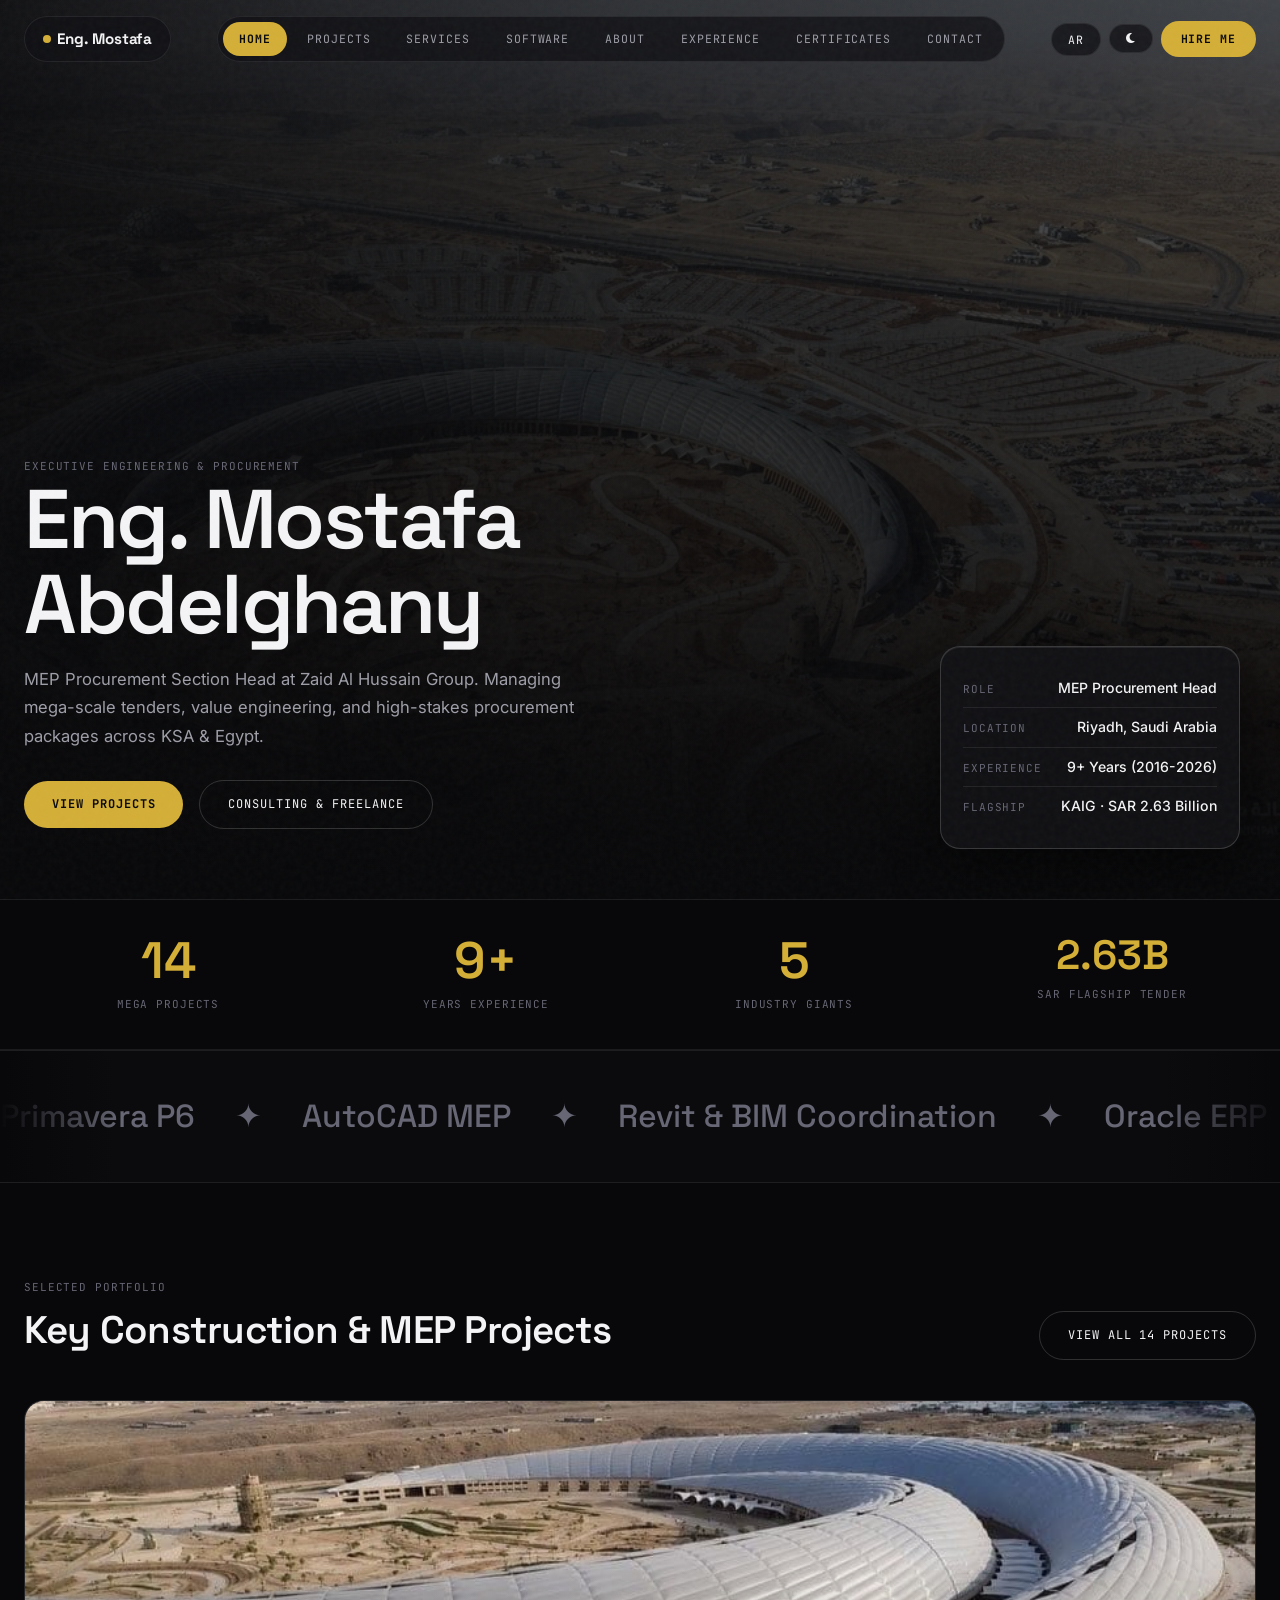
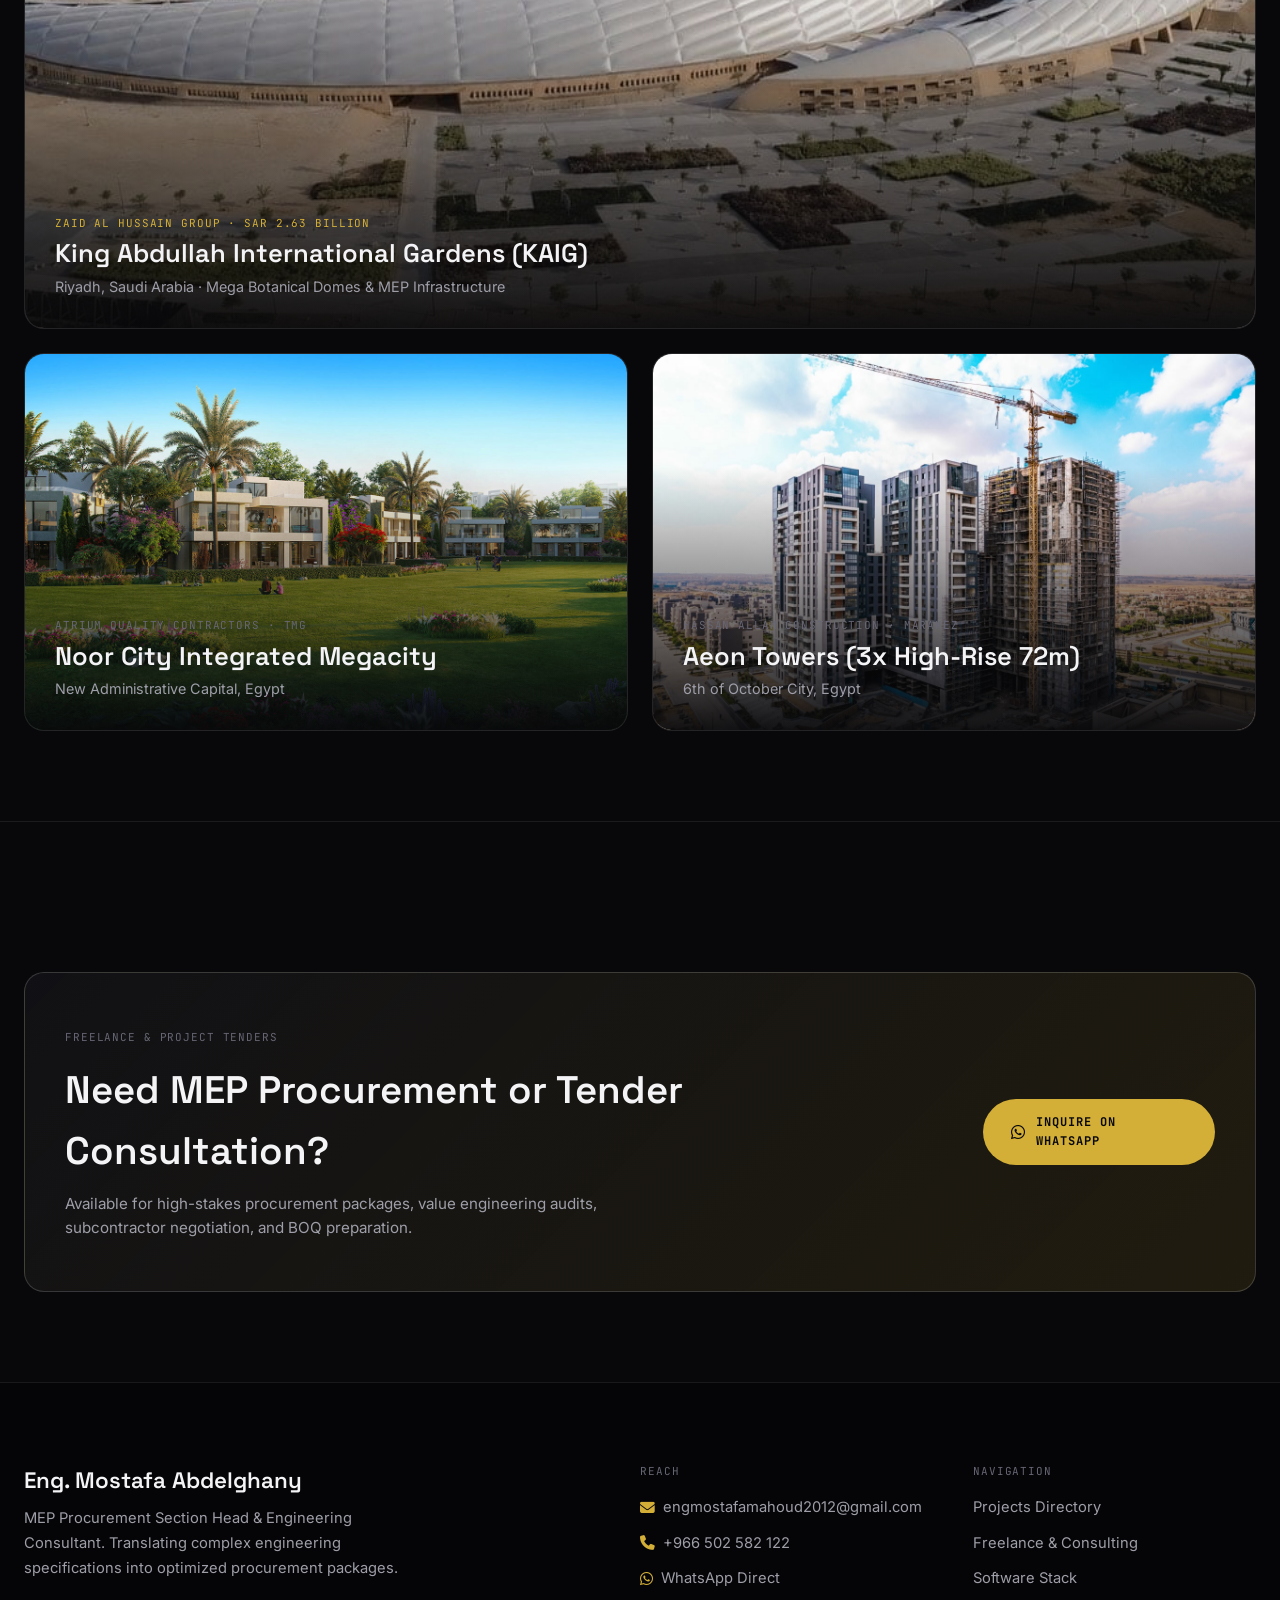
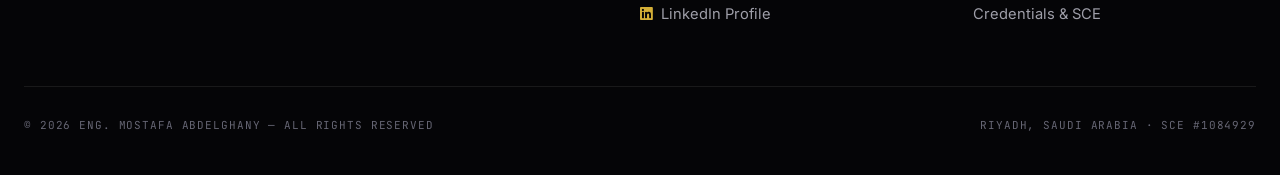
==== index.html @ 0a7b93a1 "Complete Ultra-Dark Architectural Redesign inspired by Shaher Portfolio & Taste-Skill rules" ====
<!DOCTYPE html>
<html lang="en" dir="ltr">
<head>
  <meta charset="UTF-8" />
  <meta name="viewport" content="width=device-width, initial-scale=1.0" />
  <title data-en="Eng. Mostafa Abdelghany | MEP Procurement Section Head" data-ar="م. مصطفى عبد الغني | رئيس قسم مشتريات الكهروميكانيك">Eng. Mostafa Abdelghany | MEP Procurement Section Head</title>
  <meta name="description" content="Eng. Mostafa Abdelghany - MEP Procurement Section Head | Portfolio & Engineering Hub" />
  <link rel="stylesheet" href="https://cdnjs.cloudflare.com/ajax/libs/font-awesome/6.5.1/css/all.min.css" />
  <link rel="stylesheet" href="styles/main.css" />
  <link rel="stylesheet" href="styles/pages.css" />
  <link rel="stylesheet" href="styles/animations.css" />
  <link rel="stylesheet" href="styles/responsive.css" />
</head>
<body>
  <div class="grain-overlay"></div>
  <div id="scroll-progress"></div>
  
    <header class="navbar-floating-header">
      <div class="navbar-inner-box">
        <a class="nav-brand-logo" href="index.html">
          <span style="display:inline-block;width:8px;height:8px;border-radius:50%;background:var(--accent);"></span>
          <span data-en="Eng. Mostafa" data-ar="م. مصطفى عبد الغني">Eng. Mostafa</span>
        </a>

        <nav class="nav-pill-menu" id="nav-menu">
          <a class="nav-pill-link active" href="index.html" data-en="Home" data-ar="الرئيسية">Home</a>
<a class="nav-pill-link" href="projects.html" data-en="Projects" data-ar="المشاريع">Projects</a>
<a class="nav-pill-link" href="services.html" data-en="Services" data-ar="الخدمات">Services</a>
<a class="nav-pill-link" href="software.html" data-en="Software" data-ar="البرامج">Software</a>
<a class="nav-pill-link" href="about.html" data-en="About" data-ar="نبذة عني">About</a>
<a class="nav-pill-link" href="experience.html" data-en="Experience" data-ar="الخبرات">Experience</a>
<a class="nav-pill-link" href="certificates.html" data-en="Certificates" data-ar="الشهادات">Certificates</a>
<a class="nav-pill-link" href="contact.html" data-en="Contact" data-ar="تواصل">Contact</a>

        </nav>

        <div class="nav-controls-box">
          <button class="nav-pill-btn" id="lang-toggle" title="Switch Language">
            <span id="lang-text">AR</span>
          </button>
          <button class="nav-pill-btn" id="theme-toggle" title="Toggle Theme" aria-label="Toggle Theme">
            <i class="fas fa-moon"></i>
          </button>
          <a class="nav-cta-pill" href="contact.html" data-en="Hire Me" data-ar="تعاقد معي">Hire Me</a>
          <button class="hamburger-btn" id="hamburger-btn" aria-label="Menu">
            <i class="fas fa-bars"></i>
          </button>
        </div>
      </div>
    </header>
    

  <!-- HERO SECTION -->
  <section class="hero-architect-section">
    <div class="hero-backdrop-img">
      <img src="assets/images/kaig_hero_bg.jpg" alt="King Abdullah International Gardens Mega Project" />
      <div class="hero-scrim-gradient"></div>
    </div>

    <div class="hero-main-container">
      <span class="label gold-text" data-en="Executive Engineering & Procurement" data-ar="إدارة مشتريات وهندسة الكهروميكانيك">Executive Engineering & Procurement</span>
      <h1 class="hero-display-headline" data-en="Eng. Mostafa Abdelghany" data-ar="م. مصطفى عبد الغني">Eng. Mostafa Abdelghany</h1>
      <p class="hero-lead-paragraph" data-en="MEP Procurement Section Head at Zaid Al Hussain Group. Managing mega-scale tenders, value engineering, and high-stakes procurement packages across KSA & Egypt." data-ar="رئيس قسم مشتريات الكهروميكانيك (MEP) بمجموعة زيد الحسين. إدارة المناقصات الكبرى، هندسة القيمة، وسلاسل الإمداد للمشاريع المليارية في المملكة ومصر.">MEP Procurement Section Head at Zaid Al Hussain Group. Managing mega-scale tenders, value engineering, and high-stakes procurement packages across KSA & Egypt.</p>
      
      <div class="hero-actions-row">
        <a class="btn-pill-primary" href="projects.html" data-en="View Projects" data-ar="استعراض المشاريع">View Projects</a>
        <a class="btn-pill-outline" href="services.html" data-en="Consulting & Freelance" data-ar="الخدمات والاستشارات">Consulting & Freelance</a>
      </div>
    </div>

    <!-- Spotlight Floating Glass Card -->
    <div class="spotlight-glass-card">
      <div class="spotlight-row">
        <span class="label" data-en="Role" data-ar="المنصب">Role</span>
        <span class="spotlight-val" data-en="MEP Procurement Head" data-ar="رئيس قسم المشتريات">MEP Procurement Head</span>
      </div>
      <div class="spotlight-row">
        <span class="label" data-en="Location" data-ar="المقر">Location</span>
        <span class="spotlight-val" data-en="Riyadh, Saudi Arabia" data-ar="الرياض، السعودية">Riyadh, Saudi Arabia</span>
      </div>
      <div class="spotlight-row">
        <span class="label" data-en="Experience" data-ar="الخبرة">Experience</span>
        <span class="spotlight-val" data-en="9+ Years (2016-2026)" data-ar="+9 سنوات (2016-2026)">9+ Years (2016-2026)</span>
      </div>
      <div class="spotlight-row">
        <span class="label" data-en="Flagship" data-ar="المشروع الأكبر">Flagship</span>
        <span class="spotlight-val gold-text" data-en="KAIG · SAR 2.63 Billion" data-ar="حدائق الملك عبدالله · 2.63 مليار">KAIG · SAR 2.63B</span>
      </div>
    </div>
  </section>

  <!-- STATS DIVIDER SECTION -->
  <section class="section-wrapper" style="padding:0;">
    <div class="container">
      <div class="stats-divider-grid">
        <div class="stat-cell">
          <div class="stat-big-number">14</div>
          <div class="stat-mono-label" data-en="Mega Projects" data-ar="مشاريع كبرى موثقة">Mega Projects</div>
        </div>
        <div class="stat-cell">
          <div class="stat-big-number">9+</div>
          <div class="stat-mono-label" data-en="Years Experience" data-ar="سنوات خبرة متقدمة">Years Experience</div>
        </div>
        <div class="stat-cell">
          <div class="stat-big-number">5</div>
          <div class="stat-mono-label" data-en="Industry Giants" data-ar="كبريات شركات المقاولات">Industry Giants</div>
        </div>
        <div class="stat-cell">
          <div class="stat-big-number" style="font-size: clamp(2rem, 3.2vw, 3.2rem);">2.63B</div>
          <div class="stat-mono-label" data-en="SAR Flagship Tender" data-ar="ريال قيمة أكبر مشروع (حدائق الملك عبدالله)">SAR Flagship Tender</div>
        </div>
      </div>
    </div>
  </section>

  <!-- INFINITE TOOLS MARQUEE -->
  <div class="marquee-wrapper">
    <div class="marquee-mask-left"></div>
    <div class="marquee-mask-right"></div>
    <div class="marquee-track">
      <span class="marquee-item">Primavera P6</span>
      <span class="marquee-item">✦</span>
      <span class="marquee-item">AutoCAD MEP</span>
      <span class="marquee-item">✦</span>
      <span class="marquee-item">Revit & BIM Coordination</span>
      <span class="marquee-item">✦</span>
      <span class="marquee-item">Oracle ERP</span>
      <span class="marquee-item">✦</span>
      <span class="marquee-item">SAP MM</span>
      <span class="marquee-item">✦</span>
      <span class="marquee-item">Value Engineering</span>
      <span class="marquee-item">✦</span>
      <span class="marquee-item">FIDIC Contract Negotiation</span>
      <span class="marquee-item">✦</span>
      <span class="marquee-item">BOQ Preparation</span>
      <span class="marquee-item">✦</span>
      <span class="marquee-item">HVAC & Firefighting Procurement</span>
      <span class="marquee-item">✦</span>
      <!-- Duplicate for seamless loop -->
      <span class="marquee-item">Primavera P6</span>
      <span class="marquee-item">✦</span>
      <span class="marquee-item">AutoCAD MEP</span>
      <span class="marquee-item">✦</span>
      <span class="marquee-item">Revit & BIM Coordination</span>
      <span class="marquee-item">✦</span>
      <span class="marquee-item">Oracle ERP</span>
      <span class="marquee-item">✦</span>
      <span class="marquee-item">SAP MM</span>
      <span class="marquee-item">✦</span>
      <span class="marquee-item">Value Engineering</span>
      <span class="marquee-item">✦</span>
      <span class="marquee-item">FIDIC Contract Negotiation</span>
      <span class="marquee-item">✦</span>
      <span class="marquee-item">BOQ Preparation</span>
      <span class="marquee-item">✦</span>
      <span class="marquee-item">HVAC & Firefighting Procurement</span>
      <span class="marquee-item">✦</span>
    </div>
  </div>

  <!-- SELECTED PROJECTS EDITORIAL SECTION -->
  <section class="section-wrapper">
    <div class="container">
      <div class="section-heading-block" style="display:flex;justify-content:space-between;align-items:flex-end;flex-wrap:wrap;gap:20px;">
        <div>
          <span class="label" data-en="Selected Portfolio" data-ar="مختارات من أعمالي">Selected Portfolio</span>
          <h2 class="section-heading-title" data-en="Key Construction & MEP Projects" data-ar="أبرز مشاريع الكهروميكانيك والمقاولات">Key Construction & MEP Projects</h2>
        </div>
        <a class="btn-pill-outline" href="projects.html" data-en="View All 14 Projects" data-ar="استعراض كافة الـ 14 مشروعاً">View All 14 Projects</a>
      </div>

      <div class="editorial-projects-grid">
        <!-- Flagship 21:9 Card: KAIG -->
        <a class="editorial-project-card editorial-card-flagship" href="project-detail.html?id=kaig">
          <div class="editorial-img-box">
            <img src="assets/images/projects/kaig_6.jpg" alt="King Abdullah International Gardens (KAIG)" />
            <div class="editorial-card-scrim"></div>
          </div>
          <div class="editorial-card-content">
            <span class="label" style="color:var(--accent);" data-en="Zaid Al Hussain Group · SAR 2.63 Billion" data-ar="مجموعة زيد الحسين · 2.63 مليار ريال">Zaid Al Hussain Group · SAR 2.63 Billion</span>
            <h3 class="editorial-card-title" data-en="King Abdullah International Gardens (KAIG)" data-ar="مشروع حدائق الملك عبدالله العالمية">King Abdullah International Gardens (KAIG)</h3>
            <span class="editorial-card-location" data-en="Riyadh, Saudi Arabia · Mega Botanical Domes & MEP Infrastructure" data-ar="الرياض، المملكة العربية السعودية · البنية التحتية والقباب النباتية العملاقة">Riyadh, Saudi Arabia · Mega Botanical Domes & MEP Infrastructure</span>
          </div>
        </a>

        <!-- 2-Col Card 1: Noor City -->
        <a class="editorial-project-card editorial-card-standard" href="project-detail.html?id=noor-city">
          <div class="editorial-img-box">
            <img src="assets/images/projects/noor_city_1.jpg" alt="Noor City New Capital" />
            <div class="editorial-card-scrim"></div>
          </div>
          <div class="editorial-card-content">
            <span class="label" data-en="Atrium Quality Contractors · TMG" data-ar="شركة أتريوم للمقاولات · طلعت مصطفى">Atrium Quality Contractors · TMG</span>
            <h3 class="editorial-card-title" data-en="Noor City Integrated Megacity" data-ar="مدينة نور الذكية المتكاملة">Noor City Integrated Megacity</h3>
            <span class="editorial-card-location" data-en="New Administrative Capital, Egypt" data-ar="العاصمة الإدارية الجديدة، مصر">New Administrative Capital, Egypt</span>
          </div>
        </a>

        <!-- 2-Col Card 2: Aeon Towers -->
        <a class="editorial-project-card editorial-card-standard" href="project-detail.html?id=aeon-towers">
          <div class="editorial-img-box">
            <img src="assets/images/projects/aeon_towers_1.jpeg" alt="Aeon Towers" />
            <div class="editorial-card-scrim"></div>
          </div>
          <div class="editorial-card-content">
            <span class="label" data-en="Hassan Allam Construction · Marakez" data-ar="حسن علام للإنشاءات · مراكز">Hassan Allam Construction · Marakez</span>
            <h3 class="editorial-card-title" data-en="Aeon Towers (3x High-Rise 72m)" data-ar="أبراج إيون السكنية الشاهقة">Aeon Towers (3x High-Rise 72m)</h3>
            <span class="editorial-card-location" data-en="6th of October City, Egypt" data-ar="مدينة السادس من أكتوبر، مصر">6th of October City, Egypt</span>
          </div>
        </a>
      </div>
    </div>
  </section>

  <!-- FREELANCE DIRECT BANNER -->
  <section class="section-wrapper" style="border-bottom:none;">
    <div class="container">
      <div class="freelance-direct-banner">
        <div>
          <span class="label gold-text" data-en="Freelance & Project Tenders" data-ar="الاستشارات والتعاقدات الحرة">Freelance & Project Tenders</span>
          <h2 class="font-display" style="font-size:clamp(1.8rem,3vw,2.6rem);font-weight:600;color:var(--ink);margin:10px 0;" data-en="Need MEP Procurement or Tender Consultation?" data-ar="هل تحتاج استشارة في مشتريات MEP أو تسعير المناقصات؟">Need MEP Procurement or Tender Consultation?</h2>
          <p style="color:var(--ink-dim);font-size:0.95rem;max-width:550px;" data-en="Available for high-stakes procurement packages, value engineering audits, subcontractor negotiation, and BOQ preparation." data-ar="متاح لتقديم استشارات متخصصة للمقاولين والمطورين في تسعير حزم الكهروميكانيك، هندسة القيمة، وإعداد جداول الكميات.">Available for high-stakes procurement packages, value engineering audits, subcontractor negotiation, and BOQ preparation.</p>
        </div>
        <a class="btn-pill-primary" href="https://wa.me/966502582122?text=Hello%20Eng.%20Mostafa,%20I%20would%20like%20to%20consult%20you%20regarding%20an%20MEP%20procurement%20package." target="_blank">
          <i class="fab fa-whatsapp" style="font-size:16px;"></i>
          <span data-en="Inquire on WhatsApp" data-ar="استشارة فورية عبر واتساب">Inquire on WhatsApp</span>
        </a>
      </div>
    </div>
  </section>

  
    <footer class="footer-high-end">
      <div class="container">
        <div class="footer-grid-top">
          <div>
            <h3 class="font-display" style="font-size:1.4rem;font-weight:600;color:var(--ink);margin-bottom:8px;">Eng. Mostafa Abdelghany</h3>
            <p style="color:var(--ink-dim);font-size:0.92rem;max-width:380px;line-height:1.7;" data-en="MEP Procurement Section Head & Engineering Consultant. Translating complex engineering specifications into optimized procurement packages." data-ar="رئيس قسم مشتريات الكهروميكانيك (MEP) واستشاري هندسي. تحويل المواصفات الهندسية المعقدة إلى حزم شراء ومناقصات محسوبة بأعلى كفاءة.">MEP Procurement Section Head & Engineering Consultant. Translating complex engineering specifications into optimized procurement packages.</p>
          </div>
          <div>
            <div class="footer-col-title" data-en="Reach" data-ar="تواصل مباشر">Reach</div>
            <div class="footer-link-list">
              <a class="footer-link-item" href="mailto:engmostafamahoud2012@gmail.com"><i class="fas fa-envelope gold-text"></i> engmostafamahoud2012@gmail.com</a>
              <a class="footer-link-item" href="tel:+966502582122"><i class="fas fa-phone gold-text"></i> +966 502 582 122</a>
              <a class="footer-link-item" href="https://wa.me/966502582122" target="_blank"><i class="fab fa-whatsapp gold-text"></i> WhatsApp Direct</a>
              <a class="footer-link-item" href="https://www.linkedin.com/in/mostafa-abdelghany-procurement/" target="_blank"><i class="fab fa-linkedin gold-text"></i> LinkedIn Profile</a>
            </div>
          </div>
          <div>
            <div class="footer-col-title" data-en="Navigation" data-ar="أقسام الموقع">Navigation</div>
            <div class="footer-link-list">
              <a class="footer-link-item" href="projects.html" data-en="Projects Directory" data-ar="دليل المشاريع">Projects Directory</a>
              <a class="footer-link-item" href="services.html" data-en="Freelance & Consulting" data-ar="الخدمات والفريلانس">Freelance & Consulting</a>
              <a class="footer-link-item" href="software.html" data-en="Software Stack" data-ar="البرمجيات">Software Stack</a>
              <a class="footer-link-item" href="certificates.html" data-en="Credentials & SCE" data-ar="الاعتمادات والشهادات">Credentials & SCE</a>
            </div>
          </div>
        </div>
        <div class="footer-bottom-bar">
          <div>© 2026 ENG. MOSTAFA ABDELGHANY — ALL RIGHTS RESERVED</div>
          <div>RIYADH, SAUDI ARABIA · SCE #1084929</div>
        </div>
      </div>
    </footer>
    
  <a class="cv-float-btn" id="cv-float-btn" href="Mostafa Abdelghany - Procurement CV.pdf" target="_blank" title="Download CV">
    <i class="fas fa-file-pdf" style="font-size:16px;"></i>
    <span>CV</span>
  </a>
  <script src="scripts/projects-data.js"></script>
  <script src="scripts/animations.js"></script>
  <script src="scripts/main.js"></script>
  
</body>
</html>
---- styles/main.css ----
/* ==========================================================================
   PORTFOLIO V3 (TASTE-SKILL & ULTRA-DARK ARCHITECTURAL EDITION)
   Inspired by High-End Modern Portfolios (Shaher Waheed / Linear / Awwwards)
   ========================================================================== */

/* ---- Google Fonts Import ---- */
@import url('https://fonts.googleapis.com/css2?family=Cairo:wght@400;600;700;800;900&family=Inter:wght@300;400;500;600;700;800&family=JetBrains+Mono:wght@400;500;600;700&family=Space+Grotesk:wght@400;500;600;700;800&display=swap');

/* ---- Design System Tokens ---- */
:root {
  --bg: #08080A;
  --bg-elevated: #111115;
  --bg-surface: #16161C;
  --line: rgba(255, 255, 255, 0.08);
  --line-strong: rgba(255, 255, 255, 0.16);
  --accent: #D4AF37;
  --accent-hover: #E5C158;
  --accent-teal: #64FFDA;
  --ink: #F4F4F6;
  --ink-dim: #9E9EA8;
  --ink-faint: #666674;
  
  --font-display: 'Space Grotesk', -apple-system, sans-serif;
  --font-body: 'Inter', -apple-system, sans-serif;
  --font-mono: 'JetBrains Mono', monospace;
  --font-arabic: 'Cairo', sans-serif;

  --radius-sm: 8px;
  --radius-md: 14px;
  --radius-lg: 20px;
  --radius-full: 9999px;

  --transition-smooth: all 0.35s cubic-bezier(0.16, 1, 0.3, 1);
  --transition-fast: all 0.15s ease;
}

/* Light Theme Overrides (Clean Minimalist Luxury) */
.light-theme {
  --bg: #F5F5F7;
  --bg-elevated: #FFFFFF;
  --bg-surface: #EAEAEF;
  --line: rgba(0, 0, 0, 0.08);
  --line-strong: rgba(0, 0, 0, 0.18);
  --ink: #111115;
  --ink-dim: #555562;
  --ink-faint: #888896;
}

/* ---- Reset & Base ---- */
*, *::before, *::after {
  box-sizing: border-box;
  margin: 0;
  padding: 0;
}

html {
  scroll-behavior: smooth;
  font-size: 16px;
  background-color: var(--bg);
  color: var(--ink);
  font-family: var(--font-body);
  line-height: 1.6;
  -webkit-font-smoothing: antialiased;
  -moz-osx-font-smoothing: grayscale;
}

html[dir="rtl"] {
  font-family: var(--font-arabic);
}

body {
  overflow-x: hidden;
  min-height: 100vh;
  background-color: var(--bg);
  color: var(--ink);
}

a { text-decoration: none; color: inherit; }
img { max-width: 100%; display: block; }
button { cursor: pointer; border: none; background: none; font-family: inherit; }
ul { list-style: none; }

/* ---- Film Grain Subtle Overlay ---- */
.grain-overlay {
  position: fixed;
  inset: 0;
  z-index: 9990;
  pointer-events: none;
  opacity: 0.035;
  background-image: url("data:image/svg+xml,%3Csvg viewBox='0 0 200 200' xmlns='http://www.w3.org/2000/svg'%3E%3Cfilter id='noiseFilter'%3E%3CfeTurbulence type='fractalNoise' baseFrequency='0.8' numOctaves='3' stitchTiles='stitch'/%3E%3C/filter%3E%3Crect width='100%25' height='100%25' filter='url(%23noiseFilter)'/%3E%3C/svg%3E");
}

/* ---- Top Scroll Progress Bar ---- */
#scroll-progress {
  position: fixed;
  top: 0;
  left: 0;
  height: 2px;
  background: var(--accent);
  z-index: 9999;
  width: 0%;
  transform-origin: left;
}

/* ---- Container & Typography ---- */
.container {
  max-width: 1400px;
  margin: 0 auto;
  padding: 0 24px;
}

.font-display { font-family: var(--font-display); }
.font-mono { font-family: var(--font-mono); }
.gold-text { color: var(--accent); }
.label {
  font-family: var(--font-mono);
  font-size: 11px;
  text-transform: uppercase;
  letter-spacing: 0.08em;
  color: var(--ink-faint);
}

/* ---- Section Common Styles ---- */
.section-wrapper {
  border-bottom: 1px solid var(--line);
  padding: 90px 0;
  position: relative;
}

.section-heading-block {
  margin-bottom: 40px;
}

.section-heading-title {
  font-family: var(--font-display);
  font-size: 2.4rem;
  font-weight: 600;
  letter-spacing: -0.02em;
  color: var(--ink);
}

/* ==========================================================================
   2. FLOATING PILL NAVBAR
   ========================================================================== */
.navbar-floating-header {
  position: fixed;
  top: 0;
  left: 0;
  right: 0;
  z-index: 1000;
  padding: 16px 24px;
  pointer-events: none;
}

.navbar-inner-box {
  max-width: 1400px;
  margin: 0 auto;
  display: flex;
  align-items: center;
  justify-content: space-between;
}

.nav-brand-logo {
  pointer-events: auto;
  font-family: var(--font-display);
  font-size: 0.95rem;
  font-weight: 700;
  letter-spacing: -0.01em;
  color: var(--ink);
  padding: 10px 18px;
  background: rgba(17, 17, 21, 0.7);
  backdrop-filter: blur(14px);
  -webkit-backdrop-filter: blur(14px);
  border: 1px solid var(--line);
  border-radius: var(--radius-full);
  display: flex;
  align-items: center;
  gap: 6px;
  transition: var(--transition-smooth);
}
.nav-brand-logo:hover { border-color: var(--line-strong); }

.nav-pill-menu {
  pointer-events: auto;
  display: flex;
  align-items: center;
  gap: 4px;
  background: rgba(17, 17, 21, 0.75);
  backdrop-filter: blur(16px);
  -webkit-backdrop-filter: blur(16px);
  border: 1px solid var(--line);
  padding: 5px;
  border-radius: var(--radius-full);
}

.nav-pill-link {
  padding: 8px 16px;
  border-radius: var(--radius-full);
  font-family: var(--font-mono);
  font-size: 11.5px;
  text-transform: uppercase;
  letter-spacing: 0.08em;
  color: var(--ink-dim);
  transition: var(--transition-smooth);
  position: relative;
}

.nav-pill-link:hover {
  color: var(--ink);
}

.nav-pill-link.active {
  background: var(--accent);
  color: #08080A;
  font-weight: 700;
}

.nav-controls-box {
  pointer-events: auto;
  display: flex;
  align-items: center;
  gap: 8px;
}

.nav-pill-btn {
  padding: 8px 16px;
  border-radius: var(--radius-full);
  background: rgba(17, 17, 21, 0.75);
  backdrop-filter: blur(14px);
  border: 1px solid var(--line);
  color: var(--ink);
  font-family: var(--font-mono);
  font-size: 11.5px;
  text-transform: uppercase;
  letter-spacing: 0.08em;
  transition: var(--transition-smooth);
  display: inline-flex;
  align-items: center;
  justify-content: center;
}
.nav-pill-btn:hover {
  border-color: var(--accent);
  color: var(--accent);
}

.nav-cta-pill {
  padding: 9px 20px;
  border-radius: var(--radius-full);
  background: var(--accent);
  color: #08080A;
  font-family: var(--font-mono);
  font-size: 11.5px;
  font-weight: 700;
  text-transform: uppercase;
  letter-spacing: 0.08em;
  transition: var(--transition-smooth);
}
.nav-cta-pill:hover {
  background: var(--accent-hover);
  transform: translateY(-1px);
}

.hamburger-btn {
  display: none;
  pointer-events: auto;
  width: 40px;
  height: 40px;
  border-radius: var(--radius-full);
  background: rgba(17, 17, 21, 0.85);
  border: 1px solid var(--line);
  color: var(--ink);
  align-items: center;
  justify-content: center;
}

/* ==========================================================================
   3. HERO SECTION (MINIMALIST CINEMATIC FULL-VIEWPORT)
   ========================================================================== */
.hero-architect-section {
  position: relative;
  min-height: 100dvh;
  display: flex;
  flex-direction: column;
  justify-content: flex-end;
  padding-bottom: 70px;
  padding-top: 100px;
  overflow: hidden;
  border-bottom: 1px solid var(--line);
}

.hero-backdrop-img {
  position: absolute;
  inset: 0;
  width: 100%;
  height: 100%;
  z-index: 0;
}

.hero-backdrop-img img {
  width: 100%;
  height: 100%;
  object-fit: cover;
  object-position: center 30%;
  filter: brightness(0.5) contrast(1.1);
}

.hero-scrim-gradient {
  position: absolute;
  inset: 0;
  background: linear-gradient(180deg, rgba(8, 8, 10, 0.2) 0%, rgba(8, 8, 10, 0.7) 60%, #08080A 100%),
              linear-gradient(90deg, rgba(8, 8, 10, 0.85) 0%, rgba(8, 8, 10, 0.3) 50%, transparent 100%);
  z-index: 1;
}

.hero-main-container {
  position: relative;
  z-index: 10;
  max-width: 1400px;
  margin: 0 auto;
  padding: 0 24px;
  width: 100%;
}

.hero-display-headline {
  font-family: var(--font-display);
  font-size: clamp(2.8rem, 6.5vw, 5.2rem);
  font-weight: 600;
  line-height: 1.02;
  letter-spacing: -0.03em;
  color: var(--ink);
  max-width: 900px;
  margin-bottom: 18px;
}

.hero-lead-paragraph {
  color: var(--ink-dim);
  font-size: clamp(1rem, 1.3vw, 1.2rem);
  line-height: 1.7;
  max-width: 580px;
  margin-bottom: 30px;
}

.hero-actions-row {
  display: flex;
  align-items: center;
  gap: 16px;
  flex-wrap: wrap;
}

/* Spotlight Floating Glass Card (Bottom-Right) */
.spotlight-glass-card {
  position: absolute;
  bottom: 50px;
  right: 40px;
  z-index: 15;
  width: 300px;
  background: rgba(18, 18, 22, 0.85);
  backdrop-filter: blur(20px);
  -webkit-backdrop-filter: blur(20px);
  border: 1px solid var(--line-strong);
  border-radius: var(--radius-lg);
  padding: 22px;
  box-shadow: inset 0 1px 0 rgba(255, 255, 255, 0.08), 0 20px 50px rgba(0, 0, 0, 0.6);
}

.spotlight-row {
  display: flex;
  justify-content: space-between;
  align-items: baseline;
  padding: 8px 0;
  border-bottom: 1px solid var(--line);
}
.spotlight-row:last-child { border-bottom: none; }

.spotlight-val {
  font-size: 0.88rem;
  color: var(--ink);
  font-weight: 500;
  text-align: right;
}

/* ==========================================================================
   4. MINIMALIST STATS GRID (DIVIDE-X)
   ========================================================================== */
.stats-divider-grid {
  display: grid;
  grid-template-columns: repeat(4, 1fr);
  divide-x: 1px solid var(--line);
}

.stat-cell {
  padding: 35px 20px;
  text-align: center;
}
.stat-cell:first-child { padding-left: 0; }
.stat-cell:last-child { padding-right: 0; }

.stat-big-number {
  font-family: var(--font-display);
  font-size: clamp(2.4rem, 4vw, 3.8rem);
  font-weight: 600;
  color: var(--accent);
  line-height: 1;
}

.stat-mono-label {
  margin-top: 10px;
  font-family: var(--font-mono);
  font-size: 11px;
  text-transform: uppercase;
  letter-spacing: 0.08em;
  color: var(--ink-faint);
}

/* ==========================================================================
   5. INFINITE SOFTWARE & TOOLS MARQUEE
   ========================================================================== */
.marquee-wrapper {
  position: relative;
  overflow: hidden;
  padding: 40px 0;
  border-top: 1px solid var(--line);
  border-bottom: 1px solid var(--line);
  background: rgba(18, 18, 22, 0.3);
}

.marquee-mask-left {
  position: absolute;
  top: 0;
  bottom: 0;
  left: 0;
  width: 120px;
  background: linear-gradient(90deg, var(--bg), transparent);
  z-index: 2;
  pointer-events: none;
}

.marquee-mask-right {
  position: absolute;
  top: 0;
  bottom: 0;
  right: 0;
  width: 120px;
  background: linear-gradient(270deg, var(--bg), transparent);
  z-index: 2;
  pointer-events: none;
}

.marquee-track {
  display: flex;
  gap: 40px;
  width: max-content;
  animation: marquee-scroll 25s linear infinite;
}

.marquee-track:hover {
  animation-play-state: paused;
}

.marquee-item {
  font-family: var(--font-display);
  font-size: clamp(1.4rem, 2.5vw, 2.2rem);
  font-weight: 500;
  color: var(--ink-faint);
  white-space: nowrap;
  transition: var(--transition-fast);
}
.marquee-item:hover { color: var(--ink); }

@keyframes marquee-scroll {
  from { transform: translateX(0); }
  to { transform: translateX(-50%); }
}

html[dir="rtl"] .marquee-track {
  animation: marquee-scroll-rtl 25s linear infinite;
}
@keyframes marquee-scroll-rtl {
  from { transform: translateX(0); }
  to { transform: translateX(50%); }
}

/* ==========================================================================
   6. EDITORIAL PROJECTS GRID
   ========================================================================== */
.editorial-projects-grid {
  display: grid;
  grid-template-columns: repeat(2, 1fr);
  gap: 24px;
}

.editorial-card-flagship {
  grid-column: 1 / -1;
}

.editorial-project-card {
  position: relative;
  border-radius: var(--radius-lg);
  overflow: hidden;
  border: 1px solid var(--line);
  background: var(--bg-elevated);
  transition: var(--transition-smooth);
  display: block;
}

.editorial-project-card:hover {
  border-color: var(--line-strong);
  transform: translateY(-4px);
}

.editorial-img-box {
  position: relative;
  width: 100%;
  overflow: hidden;
}

.editorial-card-flagship .editorial-img-box {
  aspect-ratio: 21 / 9;
}

.editorial-card-standard .editorial-img-box {
  aspect-ratio: 16 / 10;
}

.editorial-img-box img {
  width: 100%;
  height: 100%;
  object-fit: cover;
  transition: transform 0.8s cubic-bezier(0.16, 1, 0.3, 1);
}

.editorial-project-card:hover .editorial-img-box img {
  transform: scale(1.04);
}

.editorial-card-scrim {
  position: absolute;
  inset: 0;
  background: linear-gradient(180deg, transparent 30%, rgba(8, 8, 10, 0.4) 60%, rgba(8, 8, 10, 0.95) 100%);
}

.editorial-card-content {
  position: absolute;
  bottom: 0;
  left: 0;
  right: 0;
  padding: 30px;
  display: flex;
  flex-direction: column;
  gap: 6px;
  z-index: 5;
}

.editorial-card-title {
  font-family: var(--font-display);
  font-size: clamp(1.4rem, 2vw, 2rem);
  font-weight: 600;
  color: var(--ink);
  line-height: 1.2;
}

.editorial-card-location {
  color: var(--ink-dim);
  font-size: 0.9rem;
}

/* ==========================================================================
   7. BUTTONS & UI CONTROLS
   ========================================================================== */
.btn-pill-primary {
  display: inline-flex;
  align-items: center;
  gap: 10px;
  padding: 14px 28px;
  border-radius: var(--radius-full);
  background: var(--accent);
  color: #08080A;
  font-family: var(--font-mono);
  font-size: 12px;
  font-weight: 700;
  text-transform: uppercase;
  letter-spacing: 0.08em;
  transition: var(--transition-smooth);
}
.btn-pill-primary:hover {
  background: var(--accent-hover);
  transform: translateY(-2px);
  box-shadow: 0 10px 25px rgba(212, 175, 55, 0.25);
}

.btn-pill-outline {
  display: inline-flex;
  align-items: center;
  gap: 10px;
  padding: 14px 28px;
  border-radius: var(--radius-full);
  background: transparent;
  border: 1px solid var(--line-strong);
  color: var(--ink);
  font-family: var(--font-mono);
  font-size: 12px;
  text-transform: uppercase;
  letter-spacing: 0.08em;
  transition: var(--transition-smooth);
}
.btn-pill-outline:hover {
  border-color: var(--accent);
  color: var(--accent);
  transform: translateY(-2px);
}

/* Floating CV button */
.cv-float-btn {
  position: fixed;
  bottom: 30px;
  right: 30px;
  z-index: 990;
  width: 56px;
  height: 56px;
  border-radius: 50%;
  background: var(--accent);
  color: #08080A;
  display: flex;
  flex-direction: column;
  align-items: center;
  justify-content: center;
  font-family: var(--font-mono);
  font-size: 11px;
  font-weight: 700;
  box-shadow: 0 10px 30px rgba(0, 0, 0, 0.5);
  transition: var(--transition-smooth);
  opacity: 0;
  transform: translateY(20px);
}
.cv-float-btn.visible {
  opacity: 1;
  transform: translateY(0);
}
.cv-float-btn:hover {
  transform: translateY(-4px) scale(1.05);
  background: var(--accent-hover);
}

/* ==========================================================================
   8. FOOTER (HIGH-END MINIMALIST)
   ========================================================================== */
.footer-high-end {
  border-top: 1px solid var(--line);
  padding: 80px 0 40px;
  background: #050507;
}

.footer-grid-top {
  display: grid;
  grid-template-columns: 2fr 1fr 1fr;
  gap: 50px;
  margin-bottom: 60px;
}

.footer-col-title {
  font-family: var(--font-mono);
  font-size: 11px;
  text-transform: uppercase;
  letter-spacing: 0.08em;
  color: var(--ink-faint);
  margin-bottom: 16px;
}

.footer-link-list {
  display: flex;
  flex-direction: column;
  gap: 12px;
}

.footer-link-item {
  color: var(--ink-dim);
  font-size: 0.92rem;
  transition: var(--transition-fast);
  display: flex;
  align-items: center;
  gap: 8px;
}
.footer-link-item:hover { color: var(--accent); }

.footer-bottom-bar {
  border-top: 1px solid var(--line);
  padding-top: 30px;
  display: flex;
  justify-content: space-between;
  align-items: center;
  font-family: var(--font-mono);
  font-size: 11px;
  color: var(--ink-faint);
  text-transform: uppercase;
  letter-spacing: 0.08em;
}
---- styles/pages.css ----
/* ==========================================================================
   PORTFOLIO V3 — PAGES CSS (HIGH-END ARCHITECTURAL & TASTE-SKILL STYLING)
   ========================================================================== */

/* ---- Page Header / Breadcrumb Hero ---- */
.page-intro-header {
  padding: 130px 0 50px;
  border-bottom: 1px solid var(--line);
  background: radial-gradient(circle at 50% 0%, rgba(212, 175, 55, 0.05) 0%, transparent 60%);
}

.page-intro-tag {
  font-family: var(--font-mono);
  font-size: 11.5px;
  text-transform: uppercase;
  letter-spacing: 0.1em;
  color: var(--accent);
  margin-bottom: 12px;
  display: inline-block;
}

.page-intro-title {
  font-family: var(--font-display);
  font-size: clamp(2.4rem, 4.5vw, 3.8rem);
  font-weight: 600;
  letter-spacing: -0.02em;
  color: var(--ink);
  margin-bottom: 14px;
}

.page-intro-subtitle {
  font-size: 1.1rem;
  color: var(--ink-dim);
  max-width: 600px;
  line-height: 1.6;
}

/* ==========================================================================
   1. ABOUT PAGE & ARCHITECTURAL PORTRAIT
   ========================================================================== */
.about-architect-grid {
  display: grid;
  grid-template-columns: 380px 1fr;
  gap: 60px;
  align-items: start;
}

.portrait-frame-box {
  position: relative;
  width: 100%;
  aspect-ratio: 4 / 5;
  border-radius: var(--radius-lg);
  overflow: hidden;
  border: 1px solid var(--line-strong);
  background: var(--bg-elevated);
  box-shadow: 0 20px 40px rgba(0, 0, 0, 0.6);
}

.portrait-frame-box img {
  width: 100%;
  height: 100%;
  object-fit: cover;
  object-position: center top;
  filter: contrast(1.05) brightness(0.95);
}

.portrait-gold-tag {
  position: absolute;
  bottom: 16px;
  left: 16px;
  right: 16px;
  background: rgba(18, 18, 22, 0.85);
  backdrop-filter: blur(12px);
  border: 1px solid var(--line);
  padding: 12px 16px;
  border-radius: var(--radius-md);
  font-family: var(--font-mono);
  font-size: 11px;
  color: var(--accent);
  text-transform: uppercase;
  letter-spacing: 0.08em;
  text-align: center;
}

.about-bio-text {
  font-size: 1.05rem;
  color: var(--ink-dim);
  line-height: 1.8;
  margin-bottom: 24px;
}

.philosophy-callout-card {
  background: rgba(18, 18, 22, 0.6);
  border-left: 3px solid var(--accent);
  padding: 24px 28px;
  border-radius: 0 var(--radius-md) var(--radius-md) 0;
  margin: 35px 0;
}

html[dir="rtl"] .philosophy-callout-card {
  border-left: none;
  border-right: 3px solid var(--accent);
  border-radius: var(--radius-md) 0 0 var(--radius-md);
}

.philosophy-quote {
  font-size: 1.15rem;
  color: var(--ink);
  font-weight: 500;
  font-style: italic;
  line-height: 1.7;
}

/* ==========================================================================
   2. SERVICES & FREELANCE CONSULTING
   ========================================================================== */
.services-editorial-grid {
  display: grid;
  grid-template-columns: repeat(3, 1fr);
  gap: 24px;
}

.service-dark-card {
  background: var(--bg-elevated);
  border: 1px solid var(--line);
  border-radius: var(--radius-lg);
  padding: 36px 28px;
  transition: var(--transition-smooth);
  display: flex;
  flex-direction: column;
  justify-content: space-between;
}

.service-dark-card:hover {
  border-color: var(--accent);
  transform: translateY(-4px);
  box-shadow: 0 15px 35px rgba(0, 0, 0, 0.4);
}

.service-icon-box {
  width: 48px;
  height: 48px;
  border-radius: var(--radius-md);
  background: rgba(212, 175, 55, 0.1);
  border: 1px solid rgba(212, 175, 55, 0.2);
  display: flex;
  align-items: center;
  justify-content: center;
  color: var(--accent);
  font-size: 20px;
  margin-bottom: 24px;
}

.service-card-title {
  font-family: var(--font-display);
  font-size: 1.35rem;
  font-weight: 600;
  color: var(--ink);
  margin-bottom: 12px;
}

.service-card-desc {
  color: var(--ink-dim);
  font-size: 0.92rem;
  line-height: 1.65;
  margin-bottom: 24px;
}

.service-deliverables-list {
  display: flex;
  flex-direction: column;
  gap: 10px;
  border-top: 1px solid var(--line);
  padding-top: 20px;
}

.service-deliverable-item {
  font-size: 0.85rem;
  color: var(--ink);
  display: flex;
  align-items: center;
  gap: 8px;
}
.service-deliverable-item::before {
  content: "✦";
  color: var(--accent);
  font-size: 10px;
}

/* Pricing Models Grid */
.pricing-models-grid {
  display: grid;
  grid-template-columns: repeat(3, 1fr);
  gap: 24px;
  margin-top: 40px;
}

.pricing-plan-card {
  background: var(--bg-elevated);
  border: 1px solid var(--line);
  border-radius: var(--radius-lg);
  padding: 36px 28px;
  text-align: center;
  position: relative;
  transition: var(--transition-smooth);
}
.pricing-plan-card.featured {
  border-color: var(--accent);
  background: linear-gradient(180deg, rgba(212, 175, 55, 0.08) 0%, var(--bg-elevated) 100%);
}

.pricing-plan-tag {
  position: absolute;
  top: -12px;
  left: 50%;
  transform: translateX(-50%);
  background: var(--accent);
  color: #08080A;
  font-family: var(--font-mono);
  font-size: 10.5px;
  font-weight: 700;
  text-transform: uppercase;
  letter-spacing: 0.08em;
  padding: 4px 14px;
  border-radius: var(--radius-full);
}

/* Freelance Banner */
.freelance-direct-banner {
  background: linear-gradient(135deg, rgba(18, 18, 22, 0.9) 0%, rgba(212, 175, 55, 0.12) 100%);
  border: 1px solid var(--line-strong);
  border-radius: var(--radius-lg);
  padding: 50px 40px;
  display: flex;
  align-items: center;
  justify-content: space-between;
  gap: 30px;
  margin-top: 60px;
}

/* ==========================================================================
   3. SOFTWARE STACK
   ========================================================================== */
.software-dark-grid {
  display: grid;
  grid-template-columns: repeat(3, 1fr);
  gap: 24px;
}

.software-tool-card {
  background: var(--bg-elevated);
  border: 1px solid var(--line);
  border-radius: var(--radius-lg);
  padding: 32px 26px;
  transition: var(--transition-smooth);
}

.software-tool-card:hover {
  border-color: var(--line-strong);
  transform: translateY(-3px);
}

.software-card-top {
  display: flex;
  justify-content: space-between;
  align-items: center;
  margin-bottom: 18px;
}

.software-tool-name {
  font-family: var(--font-display);
  font-size: 1.3rem;
  font-weight: 600;
  color: var(--ink);
}

.software-tool-score {
  font-family: var(--font-mono);
  font-size: 12px;
  color: var(--accent);
  background: rgba(212, 175, 55, 0.1);
  padding: 4px 10px;
  border-radius: var(--radius-full);
}

.software-gauge-bar {
  height: 4px;
  background: rgba(255, 255, 255, 0.08);
  border-radius: var(--radius-full);
  overflow: hidden;
  margin-bottom: 16px;
}

.software-gauge-fill {
  height: 100%;
  background: var(--accent);
  border-radius: var(--radius-full);
  transition: width 1.2s cubic-bezier(0.16, 1, 0.3, 1);
}

/* ==========================================================================
   4. PROJECTS DIRECTORY & SEARCH
   ========================================================================== */
.projects-filter-bar {
  display: flex;
  align-items: center;
  justify-content: space-between;
  gap: 20px;
  flex-wrap: wrap;
  margin-bottom: 40px;
  padding: 16px 20px;
  background: var(--bg-elevated);
  border: 1px solid var(--line);
  border-radius: var(--radius-full);
}

.pills-group {
  display: flex;
  align-items: center;
  gap: 6px;
  flex-wrap: wrap;
}

.filter-pill {
  padding: 7px 18px;
  border-radius: var(--radius-full);
  font-family: var(--font-mono);
  font-size: 11.5px;
  text-transform: uppercase;
  letter-spacing: 0.08em;
  color: var(--ink-dim);
  border: 1px solid transparent;
  transition: var(--transition-fast);
}

.filter-pill:hover {
  color: var(--ink);
}

.filter-pill.active {
  background: var(--accent);
  color: #08080A;
  font-weight: 700;
}

.search-input-box {
  display: flex;
  align-items: center;
  gap: 10px;
  background: var(--bg);
  border: 1px solid var(--line);
  padding: 8px 18px;
  border-radius: var(--radius-full);
  width: 280px;
}

.search-input-box input {
  background: none;
  border: none;
  color: var(--ink);
  font-size: 0.88rem;
  outline: none;
  width: 100%;
}
.search-input-box input::placeholder { color: var(--ink-faint); }

/* ==========================================================================
   5. PROJECT DETAIL SHOWCASE & INTERACTIVE GALLERY
   ========================================================================== */
.project-sheet-layout {
  display: grid;
  grid-template-columns: 1.4fr 1fr;
  gap: 50px;
  align-items: start;
}

.gallery-viewer-box {
  position: relative;
  width: 100%;
}

.main-image-viewport {
  position: relative;
  width: 100%;
  height: 480px;
  border-radius: var(--radius-lg);
  overflow: hidden;
  border: 1px solid var(--line);
  background: var(--bg-elevated);
  cursor: zoom-in;
}

.main-image-viewport img {
  width: 100%;
  height: 100%;
  object-fit: cover;
  transition: transform 0.5s ease;
}

.gallery-nav-arrow {
  position: absolute;
  top: 50%;
  transform: translateY(-50%);
  width: 44px;
  height: 44px;
  border-radius: 50%;
  background: rgba(18, 18, 22, 0.8);
  backdrop-filter: blur(10px);
  border: 1px solid var(--line);
  color: var(--ink);
  display: flex;
  align-items: center;
  justify-content: center;
  font-size: 18px;
  transition: var(--transition-fast);
  z-index: 10;
}
.gallery-nav-arrow:hover {
  background: var(--accent);
  color: #08080A;
}
.gallery-nav-arrow.prev { left: 16px; }
.gallery-nav-arrow.next { right: 16px; }

.thumbnails-strip {
  display: flex;
  gap: 12px;
  margin-top: 14px;
  overflow-x: auto;
  padding-bottom: 8px;
}

.thumb-item {
  width: 80px;
  height: 60px;
  border-radius: var(--radius-sm);
  overflow: hidden;
  border: 2px solid transparent;
  cursor: pointer;
  flex-shrink: 0;
  opacity: 0.6;
  transition: var(--transition-fast);
}

.thumb-item:hover { opacity: 0.9; }
.thumb-item.active {
  border-color: var(--accent);
  opacity: 1;
}

.thumb-item img {
  width: 100%;
  height: 100%;
  object-fit: cover;
}

/* Lightbox Modal */
.lightbox-overlay {
  position: fixed;
  inset: 0;
  background: rgba(4, 4, 6, 0.96);
  backdrop-filter: blur(25px);
  z-index: 99999;
  display: none;
  align-items: center;
  justify-content: center;
  padding: 30px;
}
.lightbox-overlay.active { display: flex; }

.lightbox-img-box {
  max-width: 92vw;
  max-height: 88vh;
  position: relative;
}

.lightbox-img-box img {
  max-width: 100%;
  max-height: 88vh;
  object-fit: contain;
  border-radius: var(--radius-md);
  box-shadow: 0 25px 60px rgba(0, 0, 0, 0.9);
}

.lightbox-close-btn {
  position: absolute;
  top: 25px;
  right: 25px;
  width: 48px;
  height: 48px;
  border-radius: 50%;
  background: rgba(255, 255, 255, 0.1);
  color: var(--ink);
  font-size: 24px;
  display: flex;
  align-items: center;
  justify-content: center;
}
.lightbox-close-btn:hover {
  background: var(--accent);
  color: #08080A;
}

/* Metadata Sheet */
.meta-sheet-card {
  background: var(--bg-elevated);
  border: 1px solid var(--line);
  border-radius: var(--radius-lg);
  padding: 36px 30px;
}

.meta-sheet-title {
  font-family: var(--font-display);
  font-size: 1.8rem;
  font-weight: 600;
  color: var(--ink);
  margin-bottom: 8px;
}

.meta-sheet-value-badge {
  font-family: var(--font-mono);
  font-size: 13px;
  color: var(--accent);
  background: rgba(212, 175, 55, 0.1);
  border: 1px solid rgba(212, 175, 55, 0.25);
  padding: 6px 14px;
  border-radius: var(--radius-full);
  display: inline-block;
  margin-bottom: 24px;
}

.meta-spec-table {
  width: 100%;
  margin-bottom: 30px;
}

.meta-spec-row {
  display: flex;
  justify-content: space-between;
  padding: 12px 0;
  border-bottom: 1px solid var(--line);
}
.meta-spec-row:last-child { border-bottom: none; }

.scope-chips-group {
  display: flex;
  gap: 8px;
  flex-wrap: wrap;
  margin-top: 10px;
}

.scope-chip {
  background: var(--bg-surface);
  border: 1px solid var(--line);
  padding: 6px 14px;
  border-radius: var(--radius-full);
  font-size: 12px;
  color: var(--ink-dim);
}

/* ==========================================================================
   6. CERTIFICATES 3D CARDS
   ========================================================================== */
.certs-3d-grid {
  display: grid;
  grid-template-columns: repeat(3, 1fr);
  gap: 24px;
}

.cert-perspective-card {
  perspective: 1000px;
  height: 380px;
}

.cert-card-inner {
  position: relative;
  width: 100%;
  height: 100%;
  text-align: center;
  transition: transform 0.8s cubic-bezier(0.16, 1, 0.3, 1);
  transform-style: preserve-3d;
}

.cert-perspective-card:hover .cert-card-inner,
.cert-perspective-card.flipped .cert-card-inner {
  transform: rotateY(180deg);
}

.cert-face {
  position: absolute;
  inset: 0;
  width: 100%;
  height: 100%;
  -webkit-backface-visibility: hidden;
  backface-visibility: hidden;
  border-radius: var(--radius-lg);
  border: 1px solid var(--line);
  background: var(--bg-elevated);
  padding: 28px;
  display: flex;
  flex-direction: column;
  justify-content: space-between;
}

.cert-face-back {
  transform: rotateY(180deg);
  background: linear-gradient(180deg, rgba(212, 175, 55, 0.08) 0%, var(--bg-elevated) 100%);
  border-color: var(--accent);
  align-items: center;
  justify-content: center;
  gap: 20px;
}

/* ==========================================================================
   7. CONTACT & INQUIRY FORM
   ========================================================================== */
.contact-split-grid {
  display: grid;
  grid-template-columns: 1fr 1.3fr;
  gap: 50px;
}

.contact-info-panel {
  display: flex;
  flex-direction: column;
  gap: 20px;
}

.contact-card-box {
  background: var(--bg-elevated);
  border: 1px solid var(--line);
  border-radius: var(--radius-md);
  padding: 22px 24px;
  display: flex;
  align-items: center;
  justify-content: space-between;
  transition: var(--transition-fast);
}
.contact-card-box:hover { border-color: var(--accent); }

.contact-form-glass {
  background: var(--bg-elevated);
  border: 1px solid var(--line);
  border-radius: var(--radius-lg);
  padding: 40px;
}

.form-group-block {
  margin-bottom: 20px;
}

.form-label-title {
  display: block;
  font-family: var(--font-mono);
  font-size: 11.5px;
  text-transform: uppercase;
  letter-spacing: 0.08em;
  color: var(--ink-dim);
  margin-bottom: 8px;
}

.form-input-field, .form-textarea-field, .form-select-field {
  width: 100%;
  background: var(--bg);
  border: 1px solid var(--line);
  border-radius: var(--radius-md);
  padding: 14px 18px;
  color: var(--ink);
  font-family: inherit;
  font-size: 0.95rem;
  outline: none;
  transition: var(--transition-fast);
}

.form-input-field:focus, .form-textarea-field:focus, .form-select-field:focus {
  border-color: var(--accent);
  box-shadow: 0 0 0 2px rgba(212, 175, 55, 0.2);
}
---- styles/animations.css ----
/* ============================================
   PORTFOLIO V2 — ANIMATIONS
   ============================================ */

/* ---- Animate On Scroll ---- */
.animate-on-scroll {
  opacity: 0;
  transform: translateY(30px);
  transition: opacity 0.8s cubic-bezier(0.25, 0.8, 0.25, 1),
              transform 0.8s cubic-bezier(0.25, 0.8, 0.25, 1);
}
.animate-on-scroll.is-visible {
  opacity: 1;
  transform: translateY(0);
}

/* ---- Stagger Delays ---- */
.animate-on-scroll:nth-child(1) { transition-delay: 0ms; }
.animate-on-scroll:nth-child(2) { transition-delay: 100ms; }
.animate-on-scroll:nth-child(3) { transition-delay: 200ms; }
.animate-on-scroll:nth-child(4) { transition-delay: 300ms; }
.animate-on-scroll:nth-child(5) { transition-delay: 400ms; }
.animate-on-scroll:nth-child(6) { transition-delay: 500ms; }

/* ---- Fade In Variations ---- */
@keyframes fadeInUp {
  from { opacity: 0; transform: translateY(40px); }
  to { opacity: 1; transform: translateY(0); }
}
@keyframes fadeInLeft {
  from { opacity: 0; transform: translateX(-40px); }
  to { opacity: 1; transform: translateX(0); }
}
@keyframes fadeInRight {
  from { opacity: 0; transform: translateX(40px); }
  to { opacity: 1; transform: translateX(0); }
}
@keyframes fadeInDown {
  from { opacity: 0; transform: translateY(-30px); }
  to { opacity: 1; transform: translateY(0); }
}

/* ---- Scale ---- */
@keyframes scaleIn {
  from { opacity: 0; transform: scale(0.8); }
  to { opacity: 1; transform: scale(1); }
}

/* ---- Shimmer / Gold Glow ---- */
@keyframes shimmer {
  0% { background-position: -200% 0; }
  100% { background-position: 200% 0; }
}
.shimmer-text {
  background: linear-gradient(90deg, var(--gold-primary) 0%, var(--gold-light) 50%, var(--gold-primary) 100%);
  background-size: 200% auto;
  -webkit-background-clip: text;
  -webkit-text-fill-color: transparent;
  animation: shimmer 3s linear infinite;
}

/* ---- Gradient Flow Background ---- */
@keyframes gradientFlow {
  0% { background-position: 0% 50%; }
  50% { background-position: 100% 50%; }
  100% { background-position: 0% 50%; }
}

/* ---- Bounce ---- */
@keyframes bounceIn {
  0% { transform: scale(0); opacity: 0; }
  50% { transform: scale(1.2); }
  100% { transform: scale(1); opacity: 1; }
}

/* ---- Project Card 3D Tilt ---- */
.project-card {
  transform-style: preserve-3d;
  will-change: transform;
}

/* ---- Timeline slide animations ---- */
.timeline-item[data-side="left"] .timeline-card {
  opacity: 0;
  transform: translateX(-50px);
  transition: opacity 0.6s ease, transform 0.6s ease;
}
.timeline-item[data-side="right"] .timeline-card {
  opacity: 0;
  transform: translateX(50px);
  transition: opacity 0.6s ease, transform 0.6s ease;
}
.timeline-item.is-visible .timeline-card {
  opacity: 1;
  transform: translateX(0);
}

/* ---- Parallax Support ---- */
.parallax {
  will-change: transform;
  transition: transform 0.1s linear;
}

/* ---- Section Title Underline ---- */
.section-title .title-line {
  transform: scaleX(0);
  transform-origin: left;
  transition: transform 1s cubic-bezier(0.25, 0.8, 0.25, 1);
}
.section-title.is-visible .title-line {
  transform: scaleX(1);
}

/* ---- Map Marker Bounce ---- */
.marker-bounce {
  animation: bounceIn 0.5s cubic-bezier(0.25, 0.8, 0.25, 1) forwards;
}

/* ---- KPI Counter ---- */
.kpi-card {
  opacity: 0;
  transform: translateY(20px);
  transition: opacity 0.6s ease, transform 0.6s ease;
}
.kpi-grid.is-visible .kpi-card {
  opacity: 1;
  transform: translateY(0);
}
.kpi-grid.is-visible .kpi-card:nth-child(1) { transition-delay: 0ms; }
.kpi-grid.is-visible .kpi-card:nth-child(2) { transition-delay: 150ms; }
.kpi-grid.is-visible .kpi-card:nth-child(3) { transition-delay: 300ms; }
.kpi-grid.is-visible .kpi-card:nth-child(4) { transition-delay: 450ms; }

/* ---- Competency Tags Stagger ---- */
.competency-tags .tag {
  opacity: 0;
  transform: translateY(10px) scale(0.9);
  transition: opacity 0.4s ease, transform 0.4s ease;
}
.competency-tags.is-visible .tag {
  opacity: 1;
  transform: translateY(0) scale(1);
}
.competency-tags.is-visible .tag:nth-child(1) { transition-delay: 0ms; }
.competency-tags.is-visible .tag:nth-child(2) { transition-delay: 50ms; }
.competency-tags.is-visible .tag:nth-child(3) { transition-delay: 100ms; }
.competency-tags.is-visible .tag:nth-child(4) { transition-delay: 150ms; }
.competency-tags.is-visible .tag:nth-child(5) { transition-delay: 200ms; }
.competency-tags.is-visible .tag:nth-child(6) { transition-delay: 250ms; }
.competency-tags.is-visible .tag:nth-child(7) { transition-delay: 300ms; }
.competency-tags.is-visible .tag:nth-child(8) { transition-delay: 350ms; }
.competency-tags.is-visible .tag:nth-child(9) { transition-delay: 400ms; }
.competency-tags.is-visible .tag:nth-child(10) { transition-delay: 450ms; }

/* ---- Certificate Cards ---- */
.cert-card {
  transition: transform 0.6s cubic-bezier(0.4, 0, 0.2, 1);
}

/* ---- Hero Element Stagger ---- */
.hero-section .animate-on-scroll:nth-child(1) { transition-delay: 200ms; }
.hero-section .animate-on-scroll:nth-child(2) { transition-delay: 400ms; }
.hero-section .animate-on-scroll:nth-child(3) { transition-delay: 600ms; }
.hero-section .animate-on-scroll:nth-child(4) { transition-delay: 800ms; }
.hero-section .animate-on-scroll:nth-child(5) { transition-delay: 1000ms; }
.hero-section .animate-on-scroll:nth-child(6) { transition-delay: 1200ms; }

/* ---- Floating Animation ---- */
@keyframes float {
  0%, 100% { transform: translateY(0); }
  50% { transform: translateY(-10px); }
}
.float-animation {
  animation: float 4s ease-in-out infinite;
}
---- styles/responsive.css ----
/* ==========================================================================
   PORTFOLIO V3 — RESPONSIVE BREAKPOINTS (TASTE-SKILL STANDARD)
   ========================================================================== */

/* ---- Mobile (<768px) ---- */
@media (max-width: 767px) {
  /* Floating Navbar */
  .navbar-floating-header {
    padding: 12px 16px;
  }
  
  .nav-pill-menu {
    position: fixed;
    top: 70px;
    left: 16px;
    right: 16px;
    background: rgba(14, 14, 18, 0.98);
    backdrop-filter: blur(20px);
    border: 1px solid var(--line-strong);
    border-radius: var(--radius-lg);
    flex-direction: column;
    padding: 18px 12px;
    gap: 6px;
    display: none;
    box-shadow: 0 20px 50px rgba(0, 0, 0, 0.8);
    z-index: 999;
  }
  .nav-pill-menu.active { display: flex; }
  .nav-pill-link { width: 100%; text-align: center; padding: 12px; font-size: 13px; }
  .hamburger-btn { display: flex; }
  .nav-cta-pill { display: none; }

  /* Hero Section */
  .hero-architect-section {
    min-height: 90dvh;
    padding-bottom: 40px;
    padding-top: 85px;
  }
  .hero-display-headline {
    font-size: 2.3rem !important;
  }
  .hero-lead-paragraph {
    font-size: 0.95rem;
  }

  /* Spotlight Card on Mobile */
  .spotlight-glass-card {
    position: relative;
    bottom: auto;
    right: auto;
    width: 100%;
    margin-top: 30px;
  }

  /* Stats Grid */
  .stats-divider-grid {
    grid-template-columns: repeat(2, 1fr);
    divide-x: none;
    gap: 16px;
  }
  .stat-cell {
    padding: 20px 10px;
    background: var(--bg-elevated);
    border: 1px solid var(--line);
    border-radius: var(--radius-md);
  }

  /* Editorial Projects Grid */
  .editorial-projects-grid {
    grid-template-columns: 1fr;
  }
  .editorial-card-flagship .editorial-img-box {
    aspect-ratio: 16 / 10;
  }

  /* About Grid */
  .about-architect-grid {
    grid-template-columns: 1fr;
    gap: 30px;
  }
  .portrait-frame-box {
    max-width: 300px;
    margin: 0 auto;
  }

  /* Services Grid & Pricing */
  .services-editorial-grid {
    grid-template-columns: 1fr;
  }
  .pricing-models-grid {
    grid-template-columns: 1fr;
  }
  .freelance-direct-banner {
    flex-direction: column;
    text-align: center;
    padding: 35px 20px;
  }

  /* Software Grid */
  .software-dark-grid {
    grid-template-columns: 1fr;
  }

  /* Project Sheet Layout */
  .project-sheet-layout {
    grid-template-columns: 1fr;
    gap: 30px;
  }
  .main-image-viewport {
    height: 300px;
  }

  /* Certificates Grid */
  .certs-3d-grid {
    grid-template-columns: 1fr;
  }

  /* Contact Split */
  .contact-split-grid {
    grid-template-columns: 1fr;
    gap: 30px;
  }
  .contact-form-glass {
    padding: 24px 18px;
  }

  /* Footer */
  .footer-grid-top {
    grid-template-columns: 1fr;
    gap: 35px;
  }
  .footer-bottom-bar {
    flex-direction: column;
    gap: 10px;
    text-align: center;
  }
}

/* ---- Tablet (768px-1023px) ---- */
@media (min-width: 768px) and (max-width: 1023px) {
  .hero-display-headline {
    font-size: 3.2rem !important;
  }
  .spotlight-glass-card {
    position: relative;
    bottom: auto;
    right: auto;
    width: 100%;
    margin-top: 30px;
  }
  .stats-divider-grid {
    grid-template-columns: repeat(4, 1fr);
  }
  .about-architect-grid {
    grid-template-columns: 320px 1fr;
    gap: 40px;
  }
  .services-editorial-grid {
    grid-template-columns: repeat(2, 1fr);
  }
  .software-dark-grid {
    grid-template-columns: repeat(2, 1fr);
  }
  .pricing-models-grid {
    grid-template-columns: 1fr;
  }
  .project-sheet-layout {
    grid-template-columns: 1fr;
  }
  .main-image-viewport {
    height: 420px;
  }
  .certs-3d-grid {
    grid-template-columns: repeat(2, 1fr);
  }
  .contact-split-grid {
    grid-template-columns: 1fr;
  }
}

/* ---- Large screens (1440px+) ---- */
@media (min-width: 1440px) {
  .container { max-width: 1440px; }
  .hero-display-headline { font-size: 5.6rem !important; }
}

/* ---- Reduced Motion ---- */
@media (prefers-reduced-motion: reduce) {
  *, *::before, *::after {
    animation-duration: 0.01ms !important;
    transition-duration: 0.01ms !important;
  }
  .marquee-track { animation: none !important; }
}
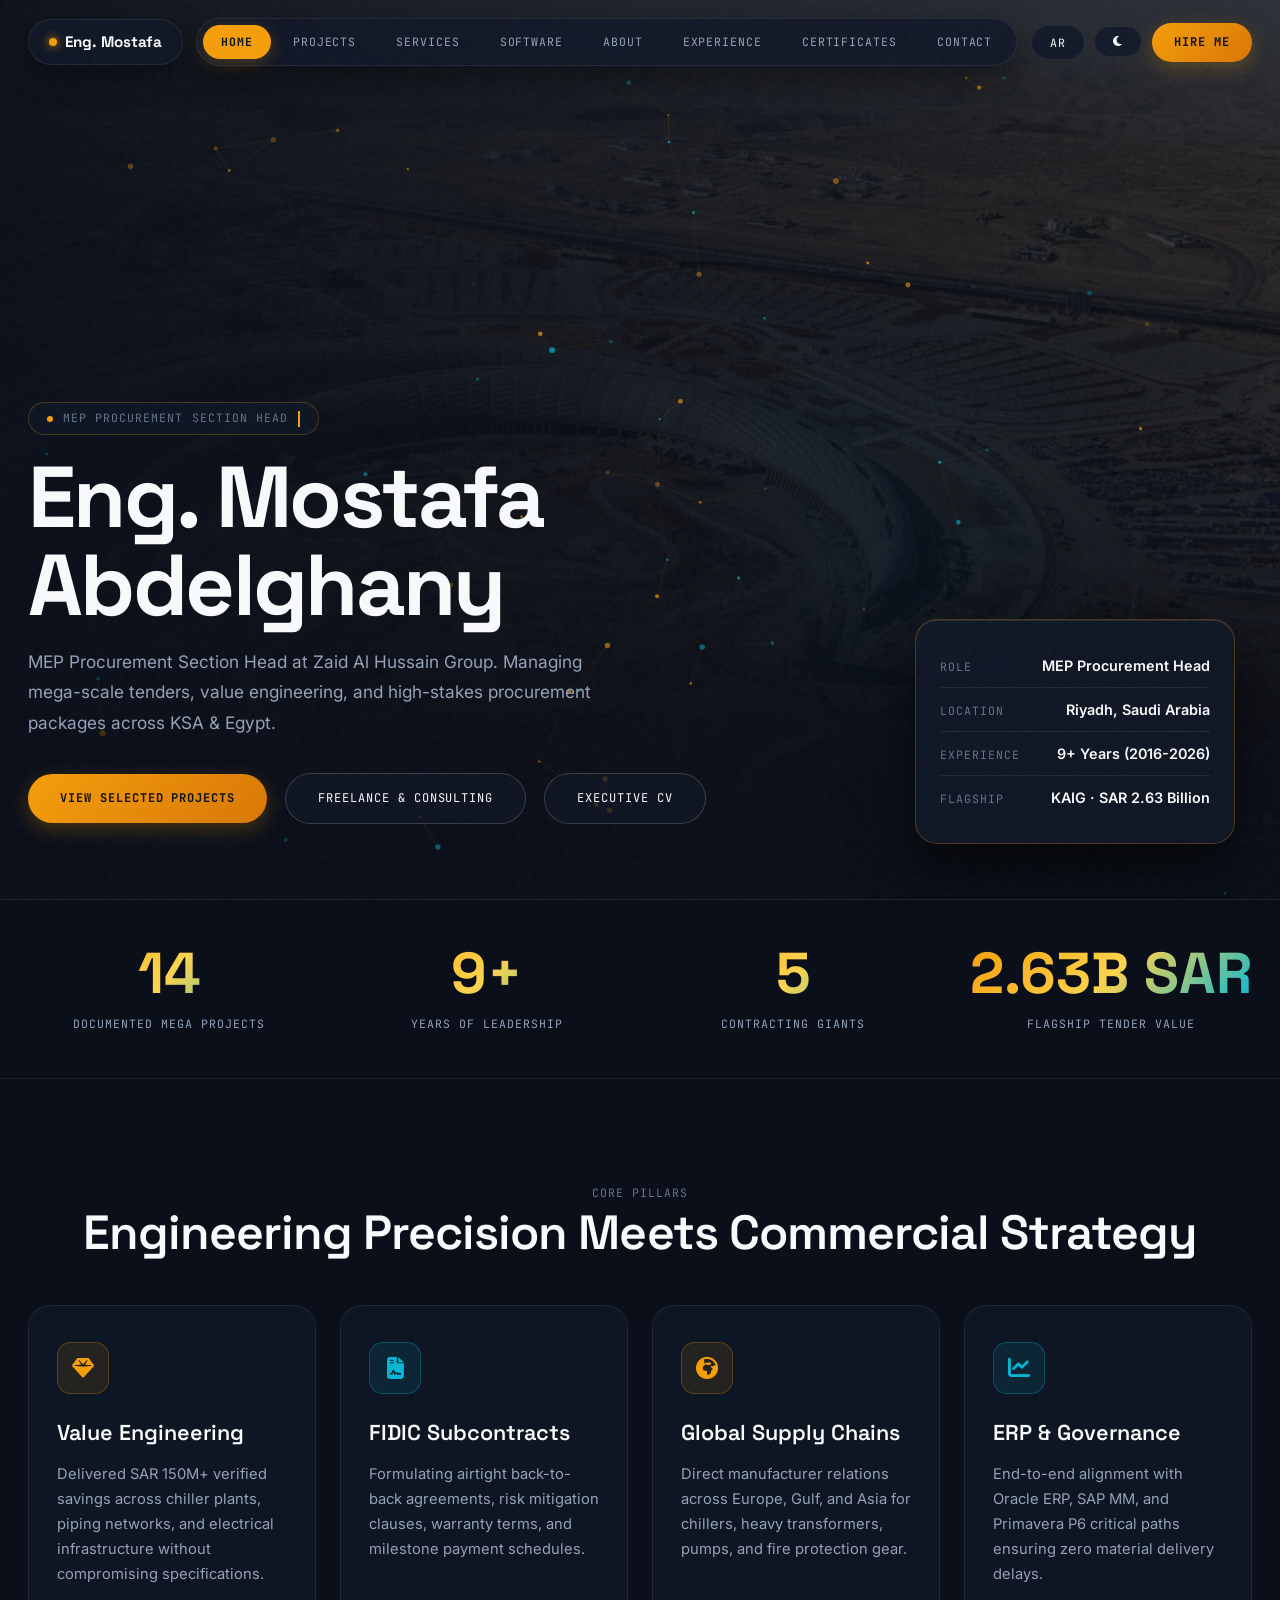
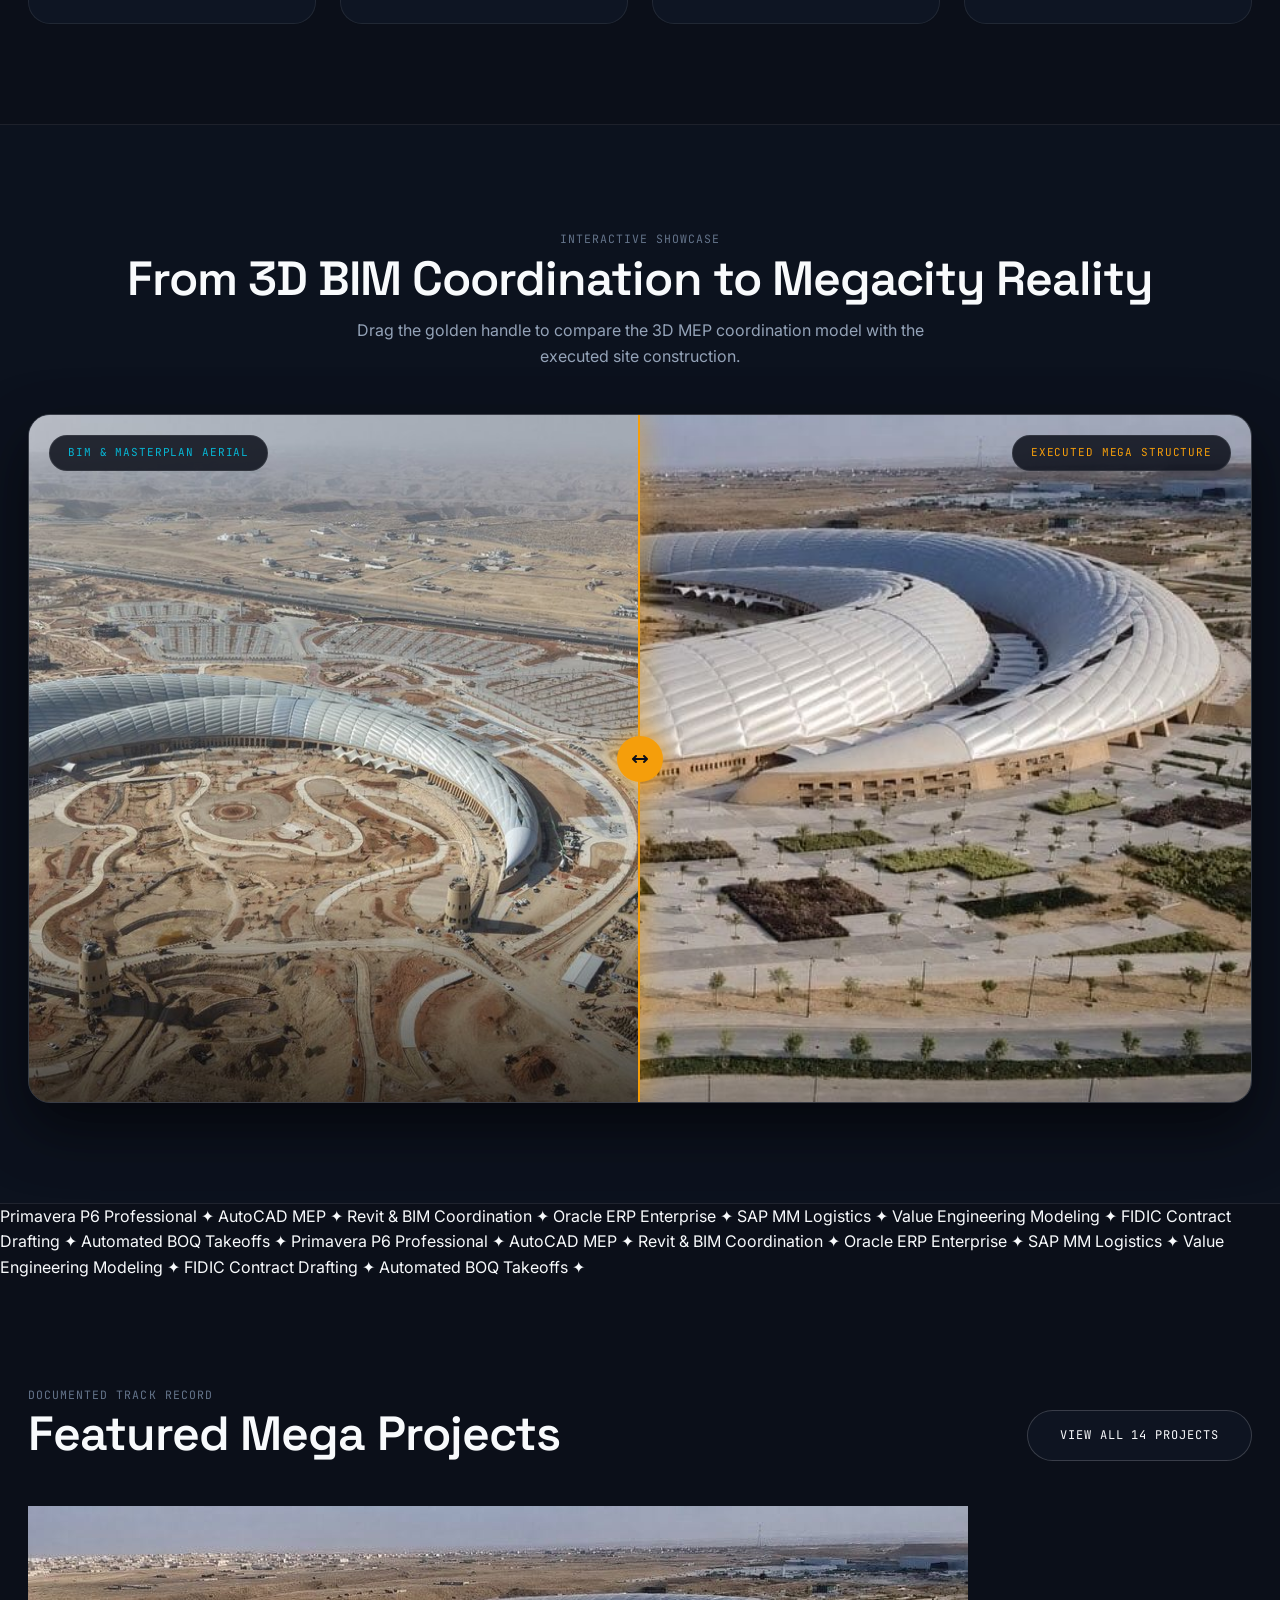
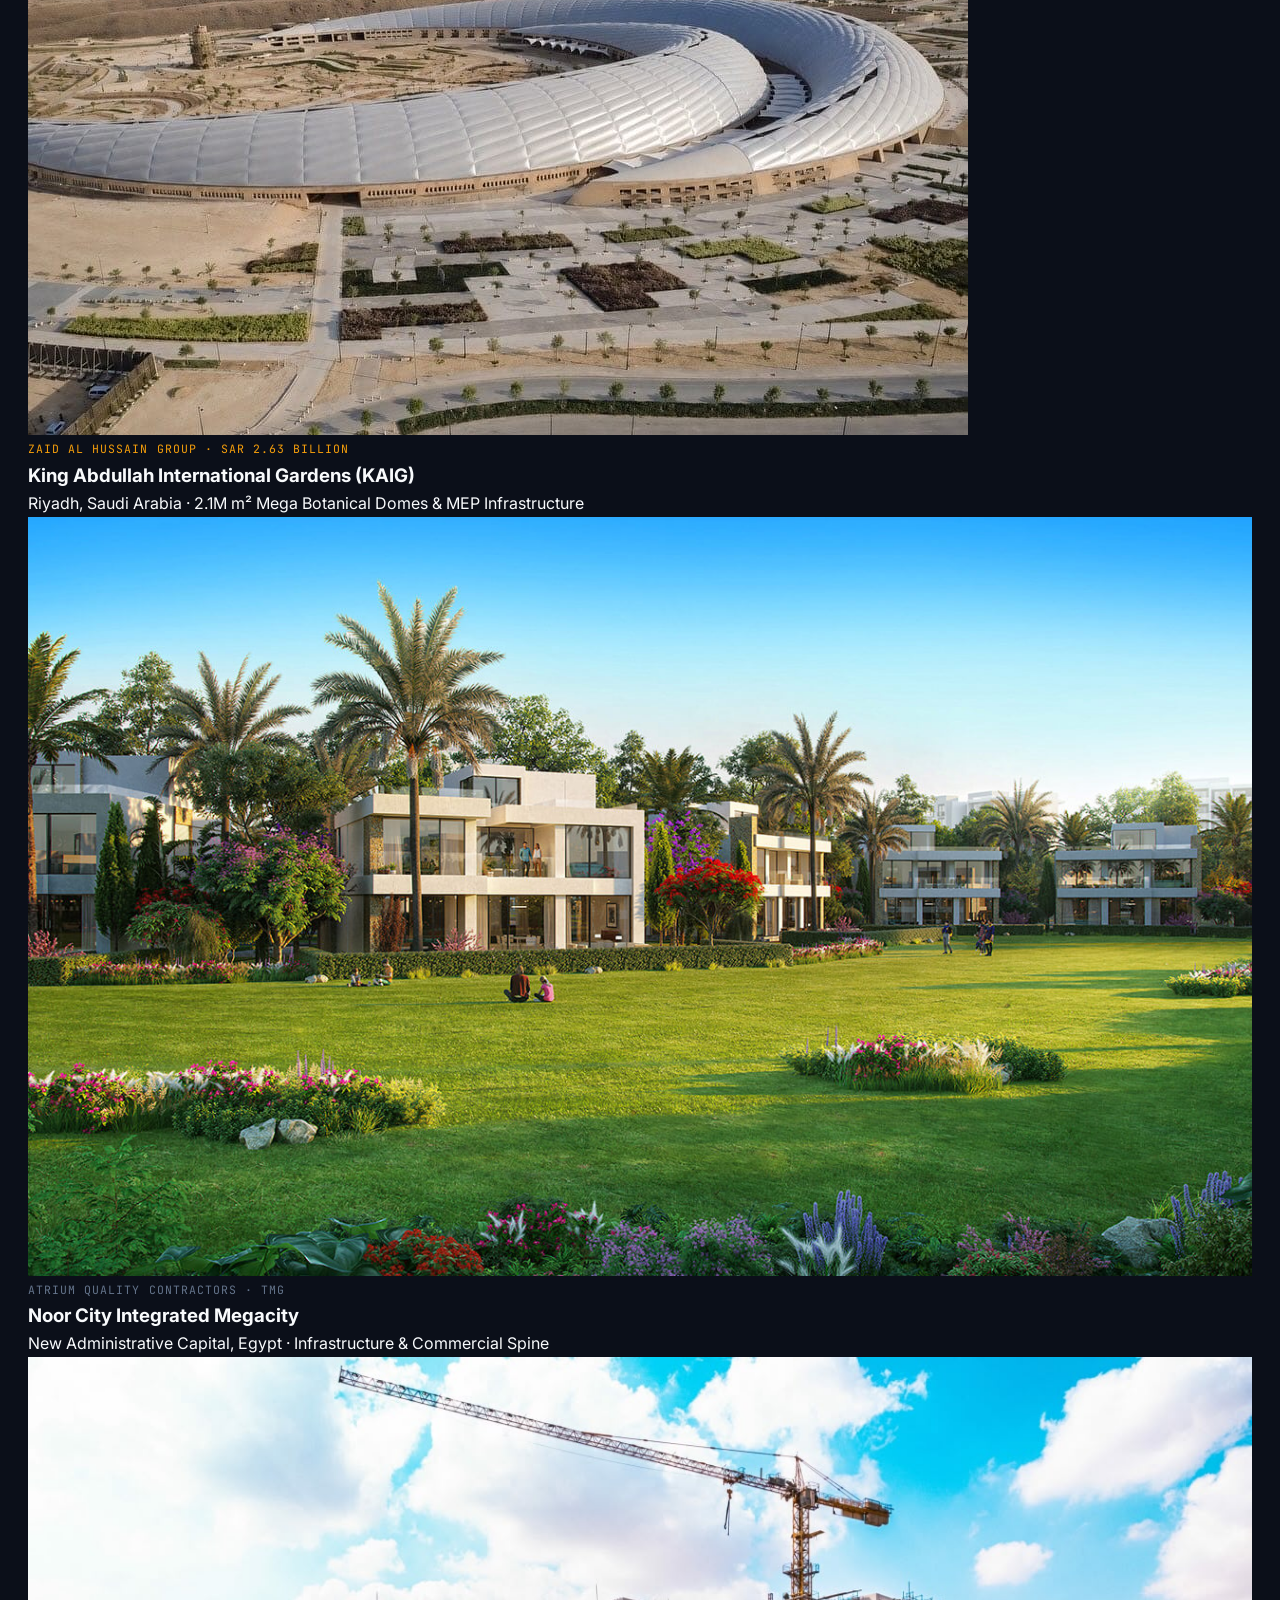
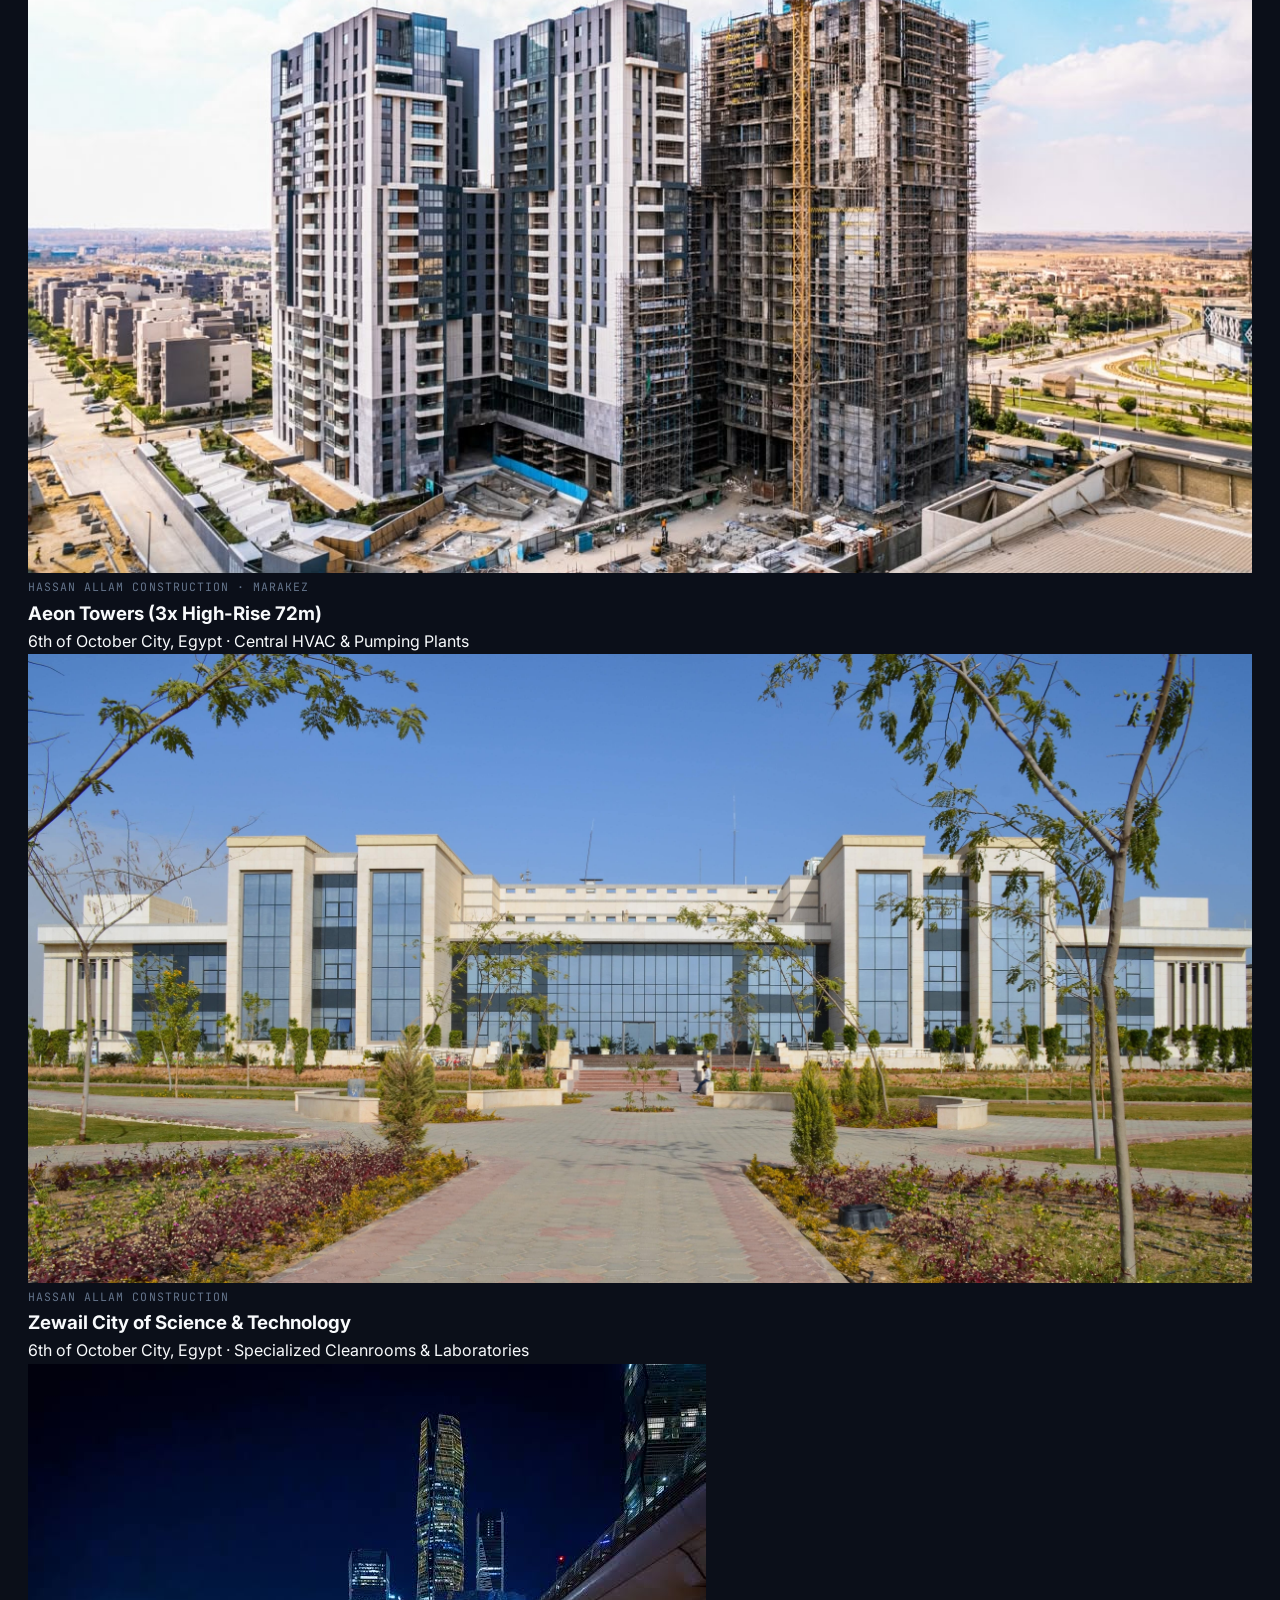
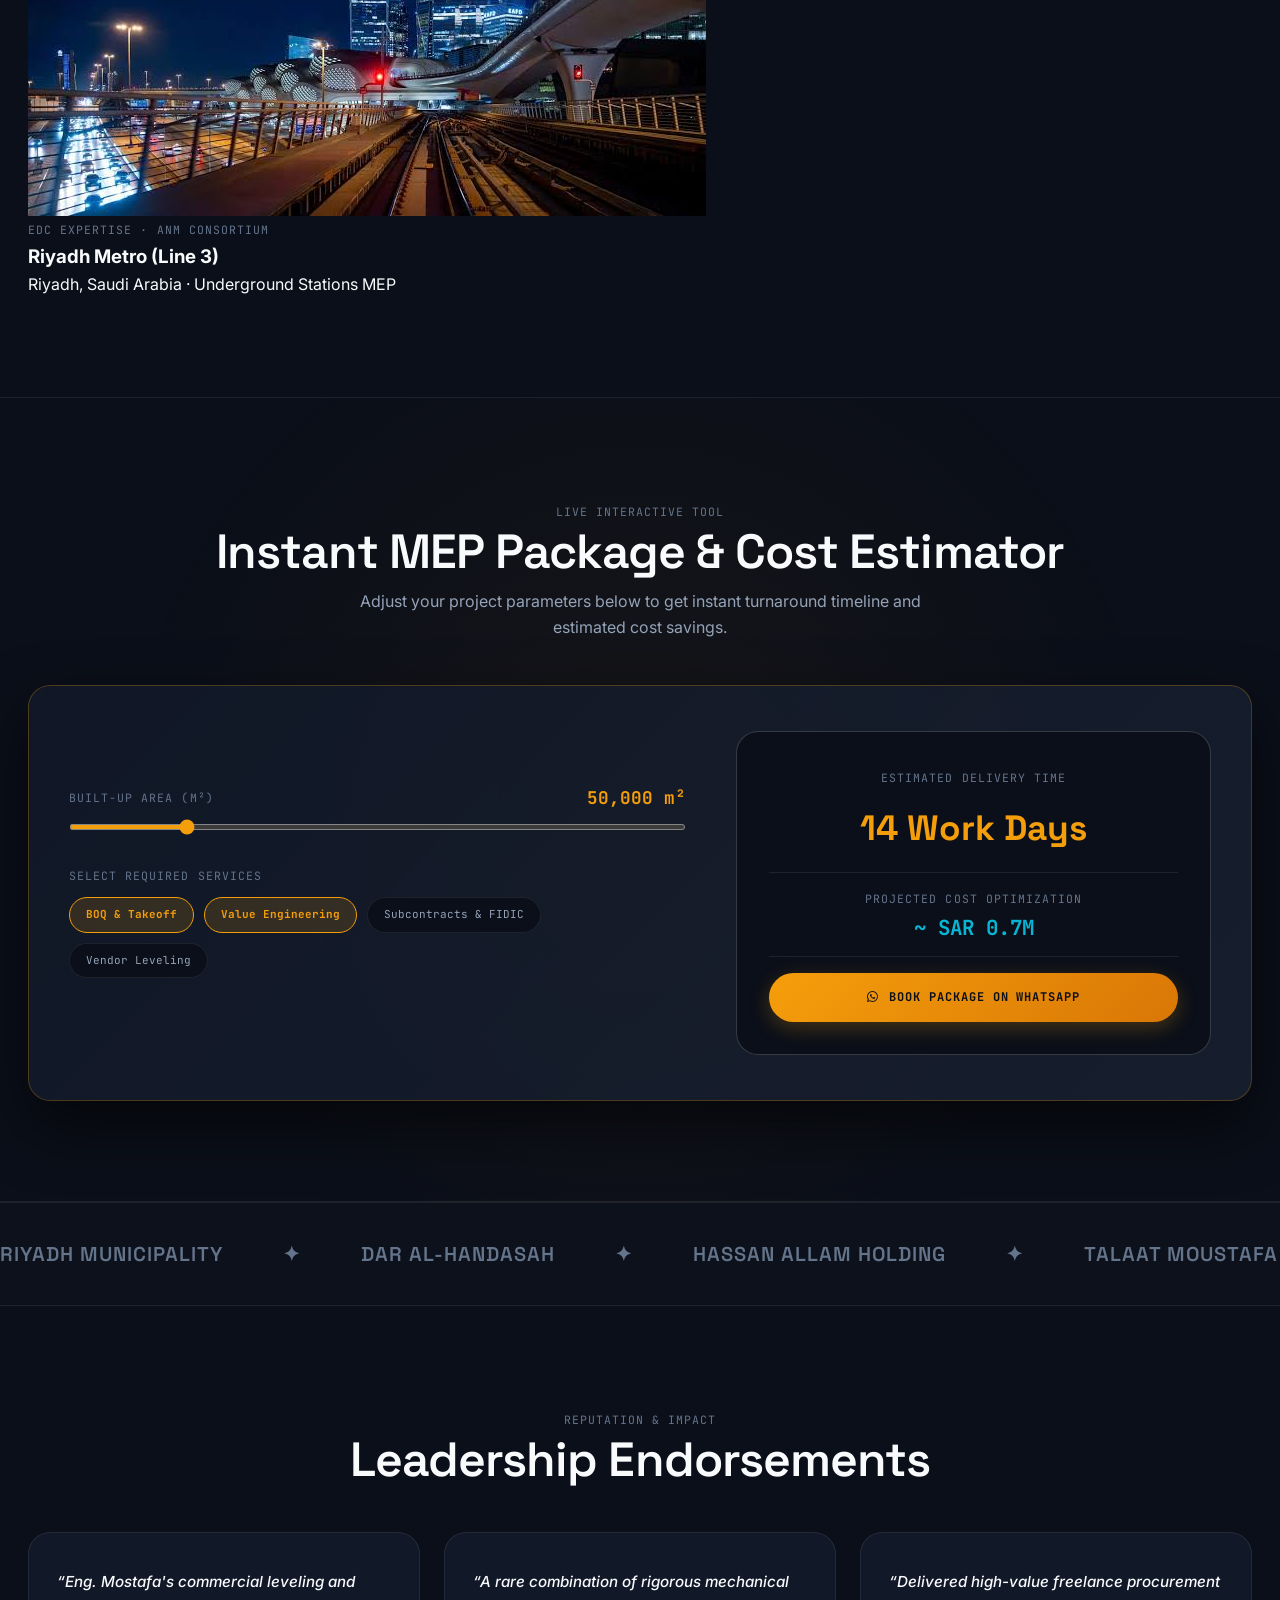
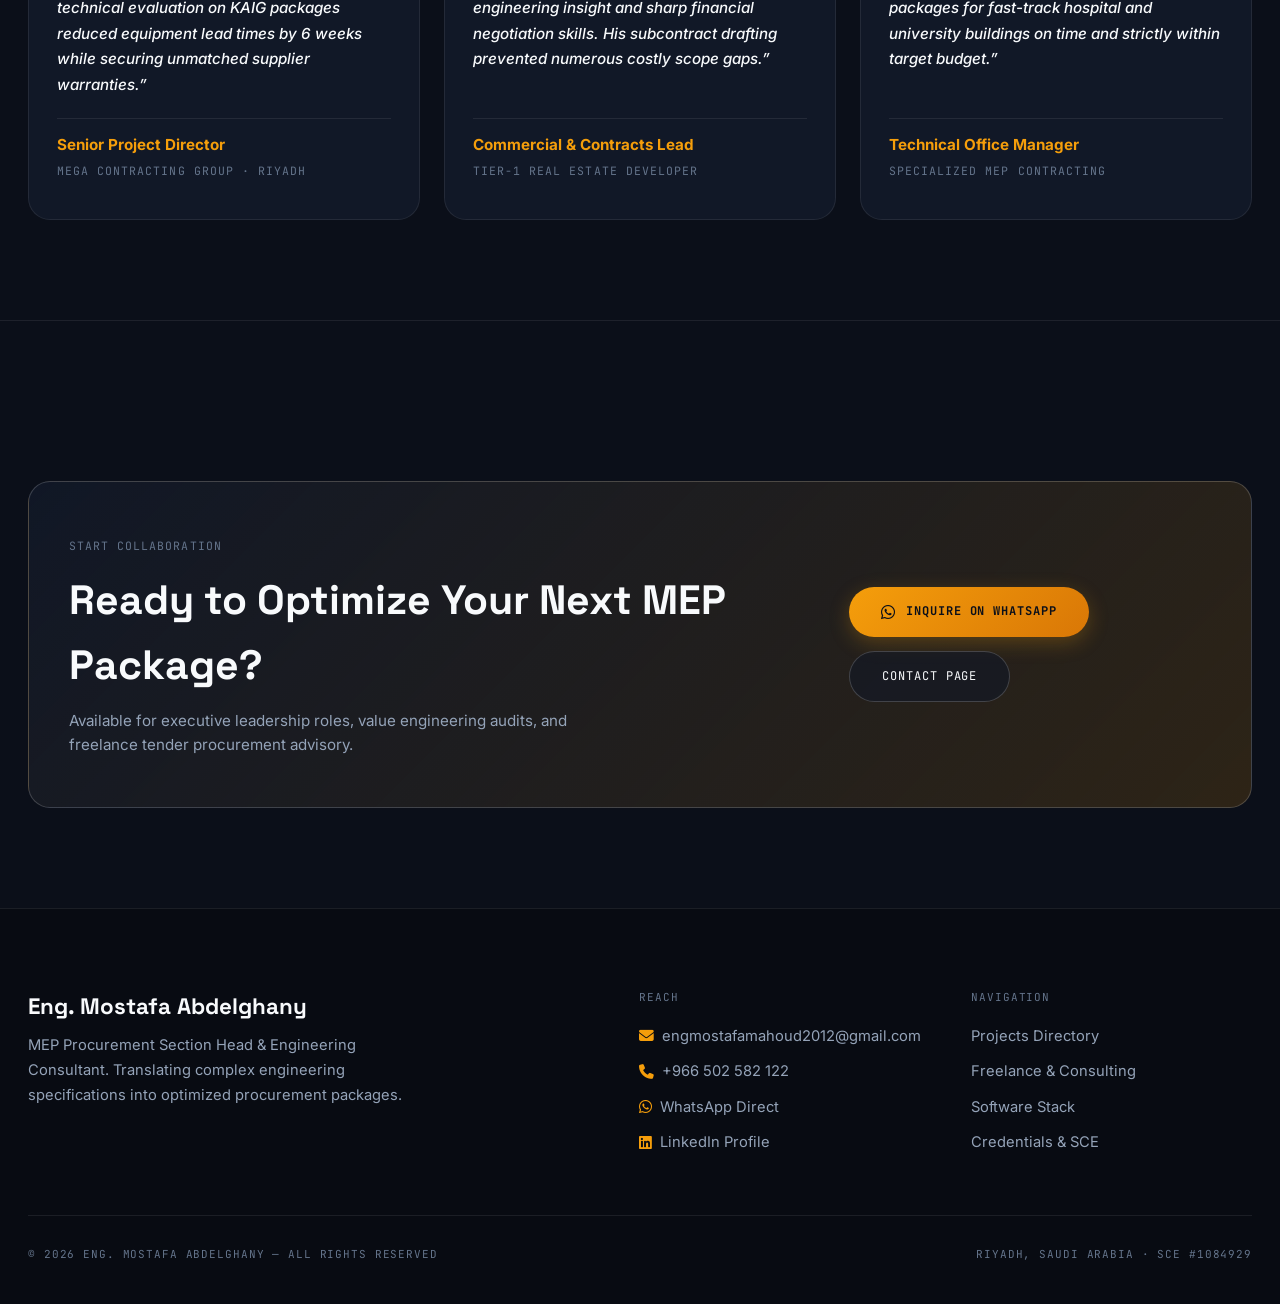
==== commit 12557683: "Expand home page with canvas particles, BIM comparison slider, 3D tilt pillars, interactive estimato" ====
--- a/index.html
+++ b/index.html
@@ -18,7 +18,7 @@
     <header class="navbar-floating-header">
       <div class="navbar-inner-box">
         <a class="nav-brand-logo" href="index.html">
-          <span style="display:inline-block;width:8px;height:8px;border-radius:50%;background:var(--accent);"></span>
+          <span style="display:inline-block;width:8px;height:8px;border-radius:50%;background:var(--accent);box-shadow:0 0 10px var(--accent);"></span>
           <span data-en="Eng. Mostafa" data-ar="م. مصطفى عبد الغني">Eng. Mostafa</span>
         </a>
 
@@ -50,21 +50,29 @@
     </header>
     
 
-  <!-- HERO SECTION -->
+  <!-- 1. HERO SECTION WITH CANVAS PARTICLES -->
   <section class="hero-architect-section">
+    <canvas id="hero-particles-canvas"></canvas>
+    
     <div class="hero-backdrop-img">
       <img src="assets/images/kaig_hero_bg.jpg" alt="King Abdullah International Gardens Mega Project" />
       <div class="hero-scrim-gradient"></div>
     </div>
 
     <div class="hero-main-container">
-      <span class="label gold-text" data-en="Executive Engineering & Procurement" data-ar="إدارة مشتريات وهندسة الكهروميكانيك">Executive Engineering & Procurement</span>
+      <div class="hero-typewriter-box">
+        <span style="display:inline-block;width:6px;height:6px;border-radius:50%;background:var(--accent);"></span>
+        <span class="label gold-text" id="typewriter-text">MEP Procurement Section Head</span>
+        <span class="typewriter-cursor"></span>
+      </div>
+
       <h1 class="hero-display-headline" data-en="Eng. Mostafa Abdelghany" data-ar="م. مصطفى عبد الغني">Eng. Mostafa Abdelghany</h1>
       <p class="hero-lead-paragraph" data-en="MEP Procurement Section Head at Zaid Al Hussain Group. Managing mega-scale tenders, value engineering, and high-stakes procurement packages across KSA & Egypt." data-ar="رئيس قسم مشتريات الكهروميكانيك (MEP) بمجموعة زيد الحسين. إدارة المناقصات الكبرى، هندسة القيمة، وسلاسل الإمداد للمشاريع المليارية في المملكة ومصر.">MEP Procurement Section Head at Zaid Al Hussain Group. Managing mega-scale tenders, value engineering, and high-stakes procurement packages across KSA & Egypt.</p>
       
       <div class="hero-actions-row">
-        <a class="btn-pill-primary" href="projects.html" data-en="View Projects" data-ar="استعراض المشاريع">View Projects</a>
-        <a class="btn-pill-outline" href="services.html" data-en="Consulting & Freelance" data-ar="الخدمات والاستشارات">Consulting & Freelance</a>
+        <a class="btn-pill-primary" href="projects.html" data-en="View Selected Projects" data-ar="استعراض المشاريع">View Selected Projects</a>
+        <a class="btn-pill-outline" href="services.html" data-en="Freelance & Consulting" data-ar="الخدمات والاستشارات">Freelance & Consulting</a>
+        <a class="btn-pill-outline" href="Mostafa Abdelghany - Procurement CV.pdf" target="_blank" data-en="Executive CV" data-ar="تحميل السيرة الذاتية"><i class="fas fa-arrow-down" style="font-size:12px;"></i> Executive CV</a>
       </div>
     </div>
 
@@ -89,82 +97,145 @@
     </div>
   </section>
 
-  <!-- STATS DIVIDER SECTION -->
+  <!-- 2. ANIMATED STATS NUMBER COUNTERS -->
   <section class="section-wrapper" style="padding:0;">
     <div class="container">
       <div class="stats-divider-grid">
         <div class="stat-cell">
-          <div class="stat-big-number">14</div>
-          <div class="stat-mono-label" data-en="Mega Projects" data-ar="مشاريع كبرى موثقة">Mega Projects</div>
+          <div class="stat-big-number animate-counter" data-target="14" data-suffix="">0</div>
+          <div class="stat-mono-label" data-en="Documented Mega Projects" data-ar="مشاريع كبرى موثقة">Documented Mega Projects</div>
         </div>
         <div class="stat-cell">
-          <div class="stat-big-number">9+</div>
-          <div class="stat-mono-label" data-en="Years Experience" data-ar="سنوات خبرة متقدمة">Years Experience</div>
+          <div class="stat-big-number animate-counter" data-target="9" data-suffix="+">0</div>
+          <div class="stat-mono-label" data-en="Years of Leadership" data-ar="سنوات خبرة قيادية">Years of Leadership</div>
         </div>
         <div class="stat-cell">
-          <div class="stat-big-number">5</div>
-          <div class="stat-mono-label" data-en="Industry Giants" data-ar="كبريات شركات المقاولات">Industry Giants</div>
+          <div class="stat-big-number animate-counter" data-target="5" data-suffix="">0</div>
+          <div class="stat-mono-label" data-en="Contracting Giants" data-ar="كبريات شركات المقاولات">Contracting Giants</div>
         </div>
         <div class="stat-cell">
-          <div class="stat-big-number" style="font-size: clamp(2rem, 3.2vw, 3.2rem);">2.63B</div>
-          <div class="stat-mono-label" data-en="SAR Flagship Tender" data-ar="ريال قيمة أكبر مشروع (حدائق الملك عبدالله)">SAR Flagship Tender</div>
-        </div>
-      </div>
-    </div>
-  </section>
-
-  <!-- INFINITE TOOLS MARQUEE -->
+          <div class="stat-big-number animate-counter" data-target="2.63" data-decimal="true" data-suffix="B SAR">0</div>
+          <div class="stat-mono-label" data-en="Flagship Tender Value" data-ar="ريال قيمة أكبر مشروع (حدائق الملك عبدالله)">Flagship Tender Value</div>
+        </div>
+      </div>
+    </div>
+  </section>
+
+  <!-- 3. CORE VALUE PILLARS (3D TILT CARDS) -->
+  <section class="section-wrapper">
+    <div class="container">
+      <div class="section-heading-block" style="text-align:center;">
+        <span class="label gold-text" data-en="Core Pillars" data-ar="ركائز القوة الهندسية">Core Pillars</span>
+        <h2 class="section-heading-title" data-en="Engineering Precision Meets Commercial Strategy" data-ar="دقة الهندسة تلتقي مع الاستراتيجية التجارية">Engineering Precision Meets Commercial Strategy</h2>
+      </div>
+
+      <div class="tilt-cards-grid">
+        <div class="tilt-card-item">
+          <div class="tilt-icon-box"><i class="fas fa-gem"></i></div>
+          <h3 class="tilt-card-title" data-en="Value Engineering" data-ar="هندسة القيمة">Value Engineering</h3>
+          <p class="tilt-card-desc" data-en="Delivered SAR 150M+ verified savings across chiller plants, piping networks, and electrical infrastructure without compromising specifications." data-ar="تحقيق وفورات مثبتة تجاوزت 150 مليون ريال في محطات التبريد، الشبكات، والأنظمة الكهربائية دون المساس بالمواصفات.">Delivered SAR 150M+ verified savings across chiller plants, piping networks, and electrical infrastructure without compromising specifications.</p>
+        </div>
+
+        <div class="tilt-card-item">
+          <div class="tilt-icon-box" style="color:var(--accent-cyan);border-color:rgba(6,182,212,0.3);background:rgba(6,182,212,0.1);"><i class="fas fa-file-contract"></i></div>
+          <h3 class="tilt-card-title" data-en="FIDIC Subcontracts" data-ar="عقود الفيديك والباطن">FIDIC Subcontracts</h3>
+          <p class="tilt-card-desc" data-en="Formulating airtight back-to-back agreements, risk mitigation clauses, warranty terms, and milestone payment schedules." data-ar="صياغة عقود باطن متطابقة مع العقد الرئيسي (Back-to-Back) وضبط جداول الدفعات والضمانات البنكية.">Formulating airtight back-to-back agreements, risk mitigation clauses, warranty terms, and milestone payment schedules.</p>
+        </div>
+
+        <div class="tilt-card-item">
+          <div class="tilt-icon-box"><i class="fas fa-globe-africa"></i></div>
+          <h3 class="tilt-card-title" data-en="Global Supply Chains" data-ar="سلاسل التوريد الدولية">Global Supply Chains</h3>
+          <p class="tilt-card-desc" data-en="Direct manufacturer relations across Europe, Gulf, and Asia for chillers, heavy transformers, pumps, and fire protection gear." data-ar="قنوات استيراد مباشرة مع كبرى المصانع العالمية في أوروبا والخليج للمعدات الثقيلة ومحطات الضخ.">Direct manufacturer relations across Europe, Gulf, and Asia for chillers, heavy transformers, pumps, and fire protection gear.</p>
+        </div>
+
+        <div class="tilt-card-item">
+          <div class="tilt-icon-box" style="color:var(--accent-cyan);border-color:rgba(6,182,212,0.3);background:rgba(6,182,212,0.1);"><i class="fas fa-chart-line"></i></div>
+          <h3 class="tilt-card-title" data-en="ERP & Governance" data-ar="أنظمة ERP وحوكمة الشراء">ERP & Governance</h3>
+          <p class="tilt-card-desc" data-en="End-to-end alignment with Oracle ERP, SAP MM, and Primavera P6 critical paths ensuring zero material delivery delays." data-ar="ربط دورة المشتريات بالمسار الحرج في Primavera P6 وأنظمة Oracle و SAP لضمان التوريد دون تأخير.">End-to-end alignment with Oracle ERP, SAP MM, and Primavera P6 critical paths ensuring zero material delivery delays.</p>
+        </div>
+      </div>
+    </div>
+  </section>
+
+  <!-- 4. INTERACTIVE BIM MODEL VS EXECUTED SITE COMPARISON SLIDER -->
+  <section class="section-wrapper" style="background:rgba(17, 24, 39, 0.4);">
+    <div class="container">
+      <div class="section-heading-block" style="text-align:center;">
+        <span class="label cyan-text" data-en="Interactive Showcase" data-ar="مقارنة تفاعلية حية">Interactive Showcase</span>
+        <h2 class="section-heading-title" data-en="From 3D BIM Coordination to Megacity Reality" data-ar="من نموذج الـ BIM والتسعير إلى واقع التنفيذ الميداني">From 3D BIM Coordination to Megacity Reality</h2>
+        <p style="color:var(--ink-dim);max-width:600px;margin:12px auto 0;" data-en="Drag the golden handle to compare the 3D MEP coordination model with the executed site construction." data-ar="اسحب المقبض الذهبي يميناً ويساراً للمقارنة بين المخططات والنمذجة والتنفيذ الحقيقي على أرض الواقع.">Drag the golden handle to compare the 3D MEP coordination model with the executed site construction.</p>
+      </div>
+
+      <div class="comparison-slider-container" id="bim-comparison-slider">
+        <!-- Background Layer (Night Executed Site) -->
+        <div class="comparison-img-layer">
+          <img src="assets/images/projects/kaig_6.jpg" alt="KAIG Executed Site" />
+        </div>
+
+        <!-- Foreground Overlaid Layer (Aerial Daytime / Coordination) -->
+        <div class="comparison-overlay-layer" id="comparison-overlay">
+          <img src="assets/images/kaig_hero_bg.jpg" alt="KAIG BIM Masterplan Aerial" />
+        </div>
+
+        <!-- Draggable Handle -->
+        <div class="comparison-handle" id="comparison-handle">
+          <i class="fas fa-arrows-left-right"></i>
+        </div>
+
+        <span class="comparison-badge left" data-en="BIM & Masterplan Aerial" data-ar="المخطط العام والنمذجة">BIM & Masterplan Aerial</span>
+        <span class="comparison-badge right" data-en="Executed Mega Structure" data-ar="الهيكل والتنفيذ الواقعي">Executed Mega Structure</span>
+      </div>
+    </div>
+  </section>
+
+  <!-- 5. INFINITE SOFTWARE MARQUEE -->
   <div class="marquee-wrapper">
     <div class="marquee-mask-left"></div>
     <div class="marquee-mask-right"></div>
     <div class="marquee-track">
-      <span class="marquee-item">Primavera P6</span>
+      <span class="marquee-item">Primavera P6 Professional</span>
       <span class="marquee-item">✦</span>
       <span class="marquee-item">AutoCAD MEP</span>
       <span class="marquee-item">✦</span>
       <span class="marquee-item">Revit & BIM Coordination</span>
       <span class="marquee-item">✦</span>
-      <span class="marquee-item">Oracle ERP</span>
-      <span class="marquee-item">✦</span>
-      <span class="marquee-item">SAP MM</span>
-      <span class="marquee-item">✦</span>
-      <span class="marquee-item">Value Engineering</span>
-      <span class="marquee-item">✦</span>
-      <span class="marquee-item">FIDIC Contract Negotiation</span>
-      <span class="marquee-item">✦</span>
-      <span class="marquee-item">BOQ Preparation</span>
-      <span class="marquee-item">✦</span>
-      <span class="marquee-item">HVAC & Firefighting Procurement</span>
-      <span class="marquee-item">✦</span>
-      <!-- Duplicate for seamless loop -->
-      <span class="marquee-item">Primavera P6</span>
+      <span class="marquee-item">Oracle ERP Enterprise</span>
+      <span class="marquee-item">✦</span>
+      <span class="marquee-item">SAP MM Logistics</span>
+      <span class="marquee-item">✦</span>
+      <span class="marquee-item">Value Engineering Modeling</span>
+      <span class="marquee-item">✦</span>
+      <span class="marquee-item">FIDIC Contract Drafting</span>
+      <span class="marquee-item">✦</span>
+      <span class="marquee-item">Automated BOQ Takeoffs</span>
+      <span class="marquee-item">✦</span>
+      <!-- Duplicate for infinite seamless scroll -->
+      <span class="marquee-item">Primavera P6 Professional</span>
       <span class="marquee-item">✦</span>
       <span class="marquee-item">AutoCAD MEP</span>
       <span class="marquee-item">✦</span>
       <span class="marquee-item">Revit & BIM Coordination</span>
       <span class="marquee-item">✦</span>
-      <span class="marquee-item">Oracle ERP</span>
-      <span class="marquee-item">✦</span>
-      <span class="marquee-item">SAP MM</span>
-      <span class="marquee-item">✦</span>
-      <span class="marquee-item">Value Engineering</span>
-      <span class="marquee-item">✦</span>
-      <span class="marquee-item">FIDIC Contract Negotiation</span>
-      <span class="marquee-item">✦</span>
-      <span class="marquee-item">BOQ Preparation</span>
-      <span class="marquee-item">✦</span>
-      <span class="marquee-item">HVAC & Firefighting Procurement</span>
+      <span class="marquee-item">Oracle ERP Enterprise</span>
+      <span class="marquee-item">✦</span>
+      <span class="marquee-item">SAP MM Logistics</span>
+      <span class="marquee-item">✦</span>
+      <span class="marquee-item">Value Engineering Modeling</span>
+      <span class="marquee-item">✦</span>
+      <span class="marquee-item">FIDIC Contract Drafting</span>
+      <span class="marquee-item">✦</span>
+      <span class="marquee-item">Automated BOQ Takeoffs</span>
       <span class="marquee-item">✦</span>
     </div>
   </div>
 
-  <!-- SELECTED PROJECTS EDITORIAL SECTION -->
+  <!-- 6. FEATURED MEGA-PROJECTS EDITORIAL SHOWCASE -->
   <section class="section-wrapper">
     <div class="container">
       <div class="section-heading-block" style="display:flex;justify-content:space-between;align-items:flex-end;flex-wrap:wrap;gap:20px;">
         <div>
-          <span class="label" data-en="Selected Portfolio" data-ar="مختارات من أعمالي">Selected Portfolio</span>
-          <h2 class="section-heading-title" data-en="Key Construction & MEP Projects" data-ar="أبرز مشاريع الكهروميكانيك والمقاولات">Key Construction & MEP Projects</h2>
+          <span class="label gold-text" data-en="Documented Track Record" data-ar="سجل الإنجازات الموثق">Documented Track Record</span>
+          <h2 class="section-heading-title" data-en="Featured Mega Projects" data-ar="مختارات من أضخم المشاريع">Featured Mega Projects</h2>
         </div>
         <a class="btn-pill-outline" href="projects.html" data-en="View All 14 Projects" data-ar="استعراض كافة الـ 14 مشروعاً">View All 14 Projects</a>
       </div>
@@ -179,7 +250,7 @@
           <div class="editorial-card-content">
             <span class="label" style="color:var(--accent);" data-en="Zaid Al Hussain Group · SAR 2.63 Billion" data-ar="مجموعة زيد الحسين · 2.63 مليار ريال">Zaid Al Hussain Group · SAR 2.63 Billion</span>
             <h3 class="editorial-card-title" data-en="King Abdullah International Gardens (KAIG)" data-ar="مشروع حدائق الملك عبدالله العالمية">King Abdullah International Gardens (KAIG)</h3>
-            <span class="editorial-card-location" data-en="Riyadh, Saudi Arabia · Mega Botanical Domes & MEP Infrastructure" data-ar="الرياض، المملكة العربية السعودية · البنية التحتية والقباب النباتية العملاقة">Riyadh, Saudi Arabia · Mega Botanical Domes & MEP Infrastructure</span>
+            <span class="editorial-card-location" data-en="Riyadh, Saudi Arabia · 2.1M m² Mega Botanical Domes & MEP Infrastructure" data-ar="الرياض، المملكة العربية السعودية · البنية التحتية والقباب النباتية العملاقة على 2.1 مليون م²">Riyadh, Saudi Arabia · 2.1M m² Mega Botanical Domes & MEP Infrastructure</span>
           </div>
         </a>
 
@@ -192,7 +263,7 @@
           <div class="editorial-card-content">
             <span class="label" data-en="Atrium Quality Contractors · TMG" data-ar="شركة أتريوم للمقاولات · طلعت مصطفى">Atrium Quality Contractors · TMG</span>
             <h3 class="editorial-card-title" data-en="Noor City Integrated Megacity" data-ar="مدينة نور الذكية المتكاملة">Noor City Integrated Megacity</h3>
-            <span class="editorial-card-location" data-en="New Administrative Capital, Egypt" data-ar="العاصمة الإدارية الجديدة، مصر">New Administrative Capital, Egypt</span>
+            <span class="editorial-card-location" data-en="New Administrative Capital, Egypt · Infrastructure & Commercial Spine" data-ar="العاصمة الإدارية الجديدة، مصر · البنية التحتية والمحور التجاري">New Administrative Capital, Egypt · Infrastructure & Commercial Spine</span>
           </div>
         </a>
 
@@ -205,26 +276,179 @@
           <div class="editorial-card-content">
             <span class="label" data-en="Hassan Allam Construction · Marakez" data-ar="حسن علام للإنشاءات · مراكز">Hassan Allam Construction · Marakez</span>
             <h3 class="editorial-card-title" data-en="Aeon Towers (3x High-Rise 72m)" data-ar="أبراج إيون السكنية الشاهقة">Aeon Towers (3x High-Rise 72m)</h3>
-            <span class="editorial-card-location" data-en="6th of October City, Egypt" data-ar="مدينة السادس من أكتوبر، مصر">6th of October City, Egypt</span>
-          </div>
-        </a>
-      </div>
-    </div>
-  </section>
-
-  <!-- FREELANCE DIRECT BANNER -->
+            <span class="editorial-card-location" data-en="6th of October City, Egypt · Central HVAC & Pumping Plants" data-ar="مدينة السادس من أكتوبر، مصر · أنظمة التكييف ومحطات الرفع المركزية">6th of October City, Egypt · Central HVAC & Pumping Plants</span>
+          </div>
+        </a>
+
+        <!-- 2-Col Card 3: Zewail City -->
+        <a class="editorial-project-card editorial-card-standard" href="project-detail.html?id=zewail-city">
+          <div class="editorial-img-box">
+            <img src="assets/images/projects/zewail_city_1.jpg" alt="Zewail City of Science and Technology" />
+            <div class="editorial-card-scrim"></div>
+          </div>
+          <div class="editorial-card-content">
+            <span class="label" data-en="Hassan Allam Construction" data-ar="حسن علام للإنشاءات">Hassan Allam Construction</span>
+            <h3 class="editorial-card-title" data-en="Zewail City of Science & Technology" data-ar="مدينة زويل للعلوم والتكنولوجيا">Zewail City of Science & Technology</h3>
+            <span class="editorial-card-location" data-en="6th of October City, Egypt · Specialized Cleanrooms & Laboratories" data-ar="مدينة السادس من أكتوبر، مصر · المعامل والمختبرات المتطورة">6th of October City, Egypt · Specialized Cleanrooms & Laboratories</span>
+          </div>
+        </a>
+
+        <!-- 2-Col Card 4: Riyadh Metro -->
+        <a class="editorial-project-card editorial-card-standard" href="project-detail.html?id=riyadh-metro">
+          <div class="editorial-img-box">
+            <img src="assets/images/projects/riyadh_metro_1.jpg" alt="Riyadh Metro Line 3" />
+            <div class="editorial-card-scrim"></div>
+          </div>
+          <div class="editorial-card-content">
+            <span class="label" data-en="EDC Expertise · ANM Consortium" data-ar="شركة EDC · تحالف ANM">EDC Expertise · ANM Consortium</span>
+            <h3 class="editorial-card-title" data-en="Riyadh Metro (Line 3)" data-ar="مشروع قطار الرياض (المسار 3)">Riyadh Metro (Line 3)</h3>
+            <span class="editorial-card-location" data-en="Riyadh, Saudi Arabia · Underground Stations MEP" data-ar="الرياض، المملكة العربية السعودية · محطات المترو تحت الأرض">Riyadh, Saudi Arabia · Underground Stations MEP</span>
+          </div>
+        </a>
+      </div>
+    </div>
+  </section>
+
+  <!-- 7. INTERACTIVE FREELANCE MEP ESTIMATOR WIDGET -->
+  <section class="section-wrapper" style="background:radial-gradient(circle at 50% 50%, rgba(245, 158, 11, 0.05) 0%, transparent 70%);">
+    <div class="container">
+      <div class="section-heading-block" style="text-align:center;">
+        <span class="label gold-text" data-en="Live Interactive Tool" data-ar="أداة تفاعلية مباشرة">Live Interactive Tool</span>
+        <h2 class="section-heading-title" data-en="Instant MEP Package & Cost Estimator" data-ar="حاسبة باقات المشتريات وتقدير الجداول والوفورات">Instant MEP Package & Cost Estimator</h2>
+        <p style="color:var(--ink-dim);max-width:600px;margin:10px auto 0;" data-en="Adjust your project parameters below to get instant turnaround timeline and estimated cost savings." data-ar="حدد مساحة مشروعك ونوع الخدمات المطلوبة لحساب المدة التقديرية للتسليم ومعدل التوفير الفوري.">Adjust your project parameters below to get instant turnaround timeline and estimated cost savings.</p>
+      </div>
+
+      <div class="estimator-box-glass">
+        <!-- Controls Left -->
+        <div>
+          <div class="estimator-control-group">
+            <div style="display:flex;justify-content:space-between;align-items:center;">
+              <span class="label" data-en="Built-Up Area (m²)" data-ar="المساحة المبنية للمشروع (م²)">Built-Up Area (m²)</span>
+              <span class="gold-text font-mono" id="estimator-area-val" style="font-weight:700;font-size:1.1rem;">50,000 m²</span>
+            </div>
+            <input type="range" class="estimator-range-slider" id="estimator-area-slider" min="5000" max="250000" step="5000" value="50000" />
+          </div>
+
+          <div class="estimator-control-group">
+            <span class="label" data-en="Select Required Services" data-ar="اختر الخدمات المطلوبة للحزمة">Select Required Services</span>
+            <div class="estimator-chip-select">
+              <div class="estimator-chip active" data-service="BOQ & Quantity Takeoff" data-en="BOQ & Takeoff" data-ar="حصر كميات BOQ">BOQ & Takeoff</div>
+              <div class="estimator-chip active" data-service="Value Engineering Audit" data-en="Value Engineering" data-ar="هندسة القيمة">Value Engineering</div>
+              <div class="estimator-chip" data-service="Subcontract Drafting" data-en="Subcontracts & FIDIC" data-ar="صياغة عقود باطن">Subcontracts & FIDIC</div>
+              <div class="estimator-chip" data-service="Vendor Leveling & RFQs" data-en="Vendor Leveling" data-ar="مقارنة العروض والتفاوض">Vendor Leveling</div>
+            </div>
+          </div>
+        </div>
+
+        <!-- Result Right -->
+        <div class="estimator-output-panel">
+          <span class="label" data-en="Estimated Delivery Time" data-ar="مدة التسليم المتوقعة">Estimated Delivery Time</span>
+          <div class="estimator-result-val" id="estimator-duration-display">12 Work Days</div>
+          
+          <div style="margin:16px 0;border-top:1px solid var(--line);border-bottom:1px solid var(--line);padding:12px 0;">
+            <span class="label" data-en="Projected Cost Optimization" data-ar="معدل الوفر المتوقع">Projected Cost Optimization</span>
+            <div style="font-family:var(--font-mono);font-size:1.3rem;color:var(--accent-cyan);font-weight:700;" id="estimator-savings-display">~ SAR 0.7M</div>
+          </div>
+
+          <a class="btn-pill-primary" id="estimator-whatsapp-btn" href="" target="_blank" style="width:100%;justify-content:center;">
+            <i class="fab fa-whatsapp"></i> <span data-en="Book Package on WhatsApp" data-ar="تأكيد وحجز الحزمة عبر واتساب">Book Package on WhatsApp</span>
+          </a>
+        </div>
+      </div>
+    </div>
+  </section>
+
+  <!-- 8. MEGA CLIENTS & CONSULTANTS LOGO WALL -->
+  <div class="partners-ticker-wrap">
+    <div class="partners-track">
+      <span class="partner-logo-item">RIYADH MUNICIPALITY</span>
+      <span class="partner-logo-item">✦</span>
+      <span class="partner-logo-item">DAR AL-HANDASAH</span>
+      <span class="partner-logo-item">✦</span>
+      <span class="partner-logo-item">HASSAN ALLAM HOLDING</span>
+      <span class="partner-logo-item">✦</span>
+      <span class="partner-logo-item">TALAAT MOUSTAFA GROUP (TMG)</span>
+      <span class="partner-logo-item">✦</span>
+      <span class="partner-logo-item">BURO HAPPOLD ENGINEERING</span>
+      <span class="partner-logo-item">✦</span>
+      <span class="partner-logo-item">ZAID AL HUSSAIN GROUP</span>
+      <span class="partner-logo-item">✦</span>
+      <span class="partner-logo-item">BARTON WILLMORE</span>
+      <span class="partner-logo-item">✦</span>
+      <span class="partner-logo-item">OMRANIA & EGIS GROUP</span>
+      <span class="partner-logo-item">✦</span>
+      <!-- Duplicate for seamless ticker -->
+      <span class="partner-logo-item">RIYADH MUNICIPALITY</span>
+      <span class="partner-logo-item">✦</span>
+      <span class="partner-logo-item">DAR AL-HANDASAH</span>
+      <span class="partner-logo-item">✦</span>
+      <span class="partner-logo-item">HASSAN ALLAM HOLDING</span>
+      <span class="partner-logo-item">✦</span>
+      <span class="partner-logo-item">TALAAT MOUSTAFA GROUP (TMG)</span>
+      <span class="partner-logo-item">✦</span>
+      <span class="partner-logo-item">BURO HAPPOLD ENGINEERING</span>
+      <span class="partner-logo-item">✦</span>
+      <span class="partner-logo-item">ZAID AL HUSSAIN GROUP</span>
+      <span class="partner-logo-item">✦</span>
+      <span class="partner-logo-item">BARTON WILLMORE</span>
+      <span class="partner-logo-item">✦</span>
+      <span class="partner-logo-item">OMRANIA & EGIS GROUP</span>
+      <span class="partner-logo-item">✦</span>
+    </div>
+  </div>
+
+  <!-- 9. EXECUTIVE ENDORSEMENTS & TESTIMONIALS -->
+  <section class="section-wrapper">
+    <div class="container">
+      <div class="section-heading-block" style="text-align:center;">
+        <span class="label gold-text" data-en="Reputation & Impact" data-ar="شهادات ورسائل الثقة">Reputation & Impact</span>
+        <h2 class="section-heading-title" data-en="Leadership Endorsements" data-ar="ما يقوله شركاء المشاريع والمدراء">Leadership Endorsements</h2>
+      </div>
+
+      <div class="services-editorial-grid">
+        <div class="service-dark-card" style="justify-content:space-between;">
+          <div class="philosophy-quote" style="font-size:0.95rem;line-height:1.7;color:var(--ink);" data-en="&ldquo;Eng. Mostafa's commercial leveling and technical evaluation on KAIG packages reduced equipment lead times by 6 weeks while securing unmatched supplier warranties.&rdquo;" data-ar="&ldquo;تميز المهندس مصطفى في تدقيق عروض الأسعار الفنية لمشروع حدائق الملك عبدالله العالمية، مما اختصر فترات التوريد بـ 6 أسابيع وحقق وفورات كبرى.&rdquo;">&ldquo;Eng. Mostafa's commercial leveling and technical evaluation on KAIG packages reduced equipment lead times by 6 weeks while securing unmatched supplier warranties.&rdquo;</div>
+          <div style="margin-top:20px;border-top:1px solid var(--line);padding-top:14px;">
+            <h4 style="font-size:0.95rem;color:var(--accent);">Senior Project Director</h4>
+            <span class="label">Mega Contracting Group · Riyadh</span>
+          </div>
+        </div>
+
+        <div class="service-dark-card" style="justify-content:space-between;">
+          <div class="philosophy-quote" style="font-size:0.95rem;line-height:1.7;color:var(--ink);" data-en="&ldquo;A rare combination of rigorous mechanical engineering insight and sharp financial negotiation skills. His subcontract drafting prevented numerous costly scope gaps.&rdquo;" data-ar="&ldquo;يمتلك مزيجاً نادراً من الفهم الهندسي الميكانيكي العميق ومهارات التفاوض المالي الصارم. صياغته لعقود الباطن حمت المشروع من ثغرات وفروق أسعار مكلفة.&rdquo;">&ldquo;A rare combination of rigorous mechanical engineering insight and sharp financial negotiation skills. His subcontract drafting prevented numerous costly scope gaps.&rdquo;</div>
+          <div style="margin-top:20px;border-top:1px solid var(--line);padding-top:14px;">
+            <h4 style="font-size:0.95rem;color:var(--accent);">Commercial & Contracts Lead</h4>
+            <span class="label">Tier-1 Real Estate Developer</span>
+          </div>
+        </div>
+
+        <div class="service-dark-card" style="justify-content:space-between;">
+          <div class="philosophy-quote" style="font-size:0.95rem;line-height:1.7;color:var(--ink);" data-en="&ldquo;Delivered high-value freelance procurement packages for fast-track hospital and university buildings on time and strictly within target budget.&rdquo;" data-ar="&ldquo;أنجز حزم مشتريات وتسعير متكاملة لمشاريع صحية وجامعية سريعة باحترافية تامة وضمن الميزانية المستهدفة بدقة.&rdquo;">&ldquo;Delivered high-value freelance procurement packages for fast-track hospital and university buildings on time and strictly within target budget.&rdquo;</div>
+          <div style="margin-top:20px;border-top:1px solid var(--line);padding-top:14px;">
+            <h4 style="font-size:0.95rem;color:var(--accent);">Technical Office Manager</h4>
+            <span class="label">Specialized MEP Contracting</span>
+          </div>
+        </div>
+      </div>
+    </div>
+  </section>
+
+  <!-- 10. DIRECT CONSULTATION / WHATSAPP BOOKING SECTION -->
   <section class="section-wrapper" style="border-bottom:none;">
     <div class="container">
-      <div class="freelance-direct-banner">
+      <div class="freelance-direct-banner" style="background:linear-gradient(135deg, rgba(17, 24, 39, 0.95) 0%, rgba(245, 158, 11, 0.15) 100%);">
         <div>
-          <span class="label gold-text" data-en="Freelance & Project Tenders" data-ar="الاستشارات والتعاقدات الحرة">Freelance & Project Tenders</span>
-          <h2 class="font-display" style="font-size:clamp(1.8rem,3vw,2.6rem);font-weight:600;color:var(--ink);margin:10px 0;" data-en="Need MEP Procurement or Tender Consultation?" data-ar="هل تحتاج استشارة في مشتريات MEP أو تسعير المناقصات؟">Need MEP Procurement or Tender Consultation?</h2>
-          <p style="color:var(--ink-dim);font-size:0.95rem;max-width:550px;" data-en="Available for high-stakes procurement packages, value engineering audits, subcontractor negotiation, and BOQ preparation." data-ar="متاح لتقديم استشارات متخصصة للمقاولين والمطورين في تسعير حزم الكهروميكانيك، هندسة القيمة، وإعداد جداول الكميات.">Available for high-stakes procurement packages, value engineering audits, subcontractor negotiation, and BOQ preparation.</p>
-        </div>
-        <a class="btn-pill-primary" href="https://wa.me/966502582122?text=Hello%20Eng.%20Mostafa,%20I%20would%20like%20to%20consult%20you%20regarding%20an%20MEP%20procurement%20package." target="_blank">
-          <i class="fab fa-whatsapp" style="font-size:16px;"></i>
-          <span data-en="Inquire on WhatsApp" data-ar="استشارة فورية عبر واتساب">Inquire on WhatsApp</span>
-        </a>
+          <span class="label gold-text" data-en="Start Collaboration" data-ar="ابدأ العمل الهندسي">Start Collaboration</span>
+          <h2 class="font-display" style="font-size:clamp(1.8rem,3.2vw,2.8rem);font-weight:700;color:var(--ink);margin:10px 0;" data-en="Ready to Optimize Your Next MEP Package?" data-ar="جاهز لتحقيق أعلى وفر وأفضل جودة لمشروعك القادم؟">Ready to Optimize Your Next MEP Package?</h2>
+          <p style="color:var(--ink-dim);font-size:0.95rem;max-width:550px;" data-en="Available for executive leadership roles, value engineering audits, and freelance tender procurement advisory." data-ar="متاح للمناصب القيادية التنفيذية، استشارات هندسة القيمة، وإدارة حزم مشتريات المشاريع الكبرى.">Available for executive leadership roles, value engineering audits, and freelance tender procurement advisory.</p>
+        </div>
+        <div style="display:flex;gap:14px;flex-wrap:wrap;">
+          <a class="btn-pill-primary" href="https://wa.me/966502582122?text=Hello%20Eng.%20Mostafa,%20I%20would%20like%20to%20consult%20you%20regarding%20an%20MEP%20procurement%20package." target="_blank">
+            <i class="fab fa-whatsapp" style="font-size:16px;"></i>
+            <span data-en="Inquire on WhatsApp" data-ar="استشارة فورية عبر واتساب">Inquire on WhatsApp</span>
+          </a>
+          <a class="btn-pill-outline" href="contact.html" data-en="Contact Page" data-ar="صفحة التواصل">Contact Page</a>
+        </div>
       </div>
     </div>
   </section>
@@ -234,7 +458,7 @@
       <div class="container">
         <div class="footer-grid-top">
           <div>
-            <h3 class="font-display" style="font-size:1.4rem;font-weight:600;color:var(--ink);margin-bottom:8px;">Eng. Mostafa Abdelghany</h3>
+            <h3 class="font-display" style="font-size:1.4rem;font-weight:700;color:var(--ink);margin-bottom:8px;">Eng. Mostafa Abdelghany</h3>
             <p style="color:var(--ink-dim);font-size:0.92rem;max-width:380px;line-height:1.7;" data-en="MEP Procurement Section Head & Engineering Consultant. Translating complex engineering specifications into optimized procurement packages." data-ar="رئيس قسم مشتريات الكهروميكانيك (MEP) واستشاري هندسي. تحويل المواصفات الهندسية المعقدة إلى حزم شراء ومناقصات محسوبة بأعلى كفاءة.">MEP Procurement Section Head & Engineering Consultant. Translating complex engineering specifications into optimized procurement packages.</p>
           </div>
           <div>
--- a/styles/main.css
+++ b/styles/main.css
@@ -1,49 +1,64 @@
 /* ==========================================================================
-   PORTFOLIO V3 (TASTE-SKILL & ULTRA-DARK ARCHITECTURAL EDITION)
-   Inspired by High-End Modern Portfolios (Shaher Waheed / Linear / Awwwards)
+   PORTFOLIO V3 — HIGH-IMPACT ARCHITECTURAL DESIGN SYSTEM
+   Palette: Obsidian Gunmetal + Radiant Amber Gold + Electric Cyan Glow
    ========================================================================== */
 
 /* ---- Google Fonts Import ---- */
 @import url('https://fonts.googleapis.com/css2?family=Cairo:wght@400;600;700;800;900&family=Inter:wght@300;400;500;600;700;800&family=JetBrains+Mono:wght@400;500;600;700&family=Space+Grotesk:wght@400;500;600;700;800&display=swap');
 
-/* ---- Design System Tokens ---- */
+/* ---- Design Tokens ---- */
 :root {
-  --bg: #08080A;
-  --bg-elevated: #111115;
-  --bg-surface: #16161C;
+  /* Colors */
+  --bg: #0B0F19;
+  --bg-elevated: #111827;
+  --bg-surface: #1E293B;
+  --bg-card: rgba(17, 24, 39, 0.75);
+  --bg-card-hover: rgba(30, 41, 59, 0.85);
+
   --line: rgba(255, 255, 255, 0.08);
-  --line-strong: rgba(255, 255, 255, 0.16);
-  --accent: #D4AF37;
-  --accent-hover: #E5C158;
-  --accent-teal: #64FFDA;
-  --ink: #F4F4F6;
-  --ink-dim: #9E9EA8;
-  --ink-faint: #666674;
-  
+  --line-strong: rgba(255, 255, 255, 0.18);
+
+  --accent: #F59E0B;          /* Radiant Amber Gold */
+  --accent-light: #FCD34D;
+  --accent-hover: #D97706;
+  --accent-cyan: #06B6D4;     /* High-Tech Technical Cyan */
+  --accent-cyan-glow: rgba(6, 182, 212, 0.25);
+  --accent-gold-glow: rgba(245, 158, 11, 0.25);
+
+  --ink: #F8FAFC;             /* Pure White */
+  --ink-dim: #94A3B8;         /* Muted Slate */
+  --ink-faint: #64748B;       /* Darker Slate */
+
+  /* Typography */
   --font-display: 'Space Grotesk', -apple-system, sans-serif;
   --font-body: 'Inter', -apple-system, sans-serif;
   --font-mono: 'JetBrains Mono', monospace;
   --font-arabic: 'Cairo', sans-serif;
 
+  /* Borders & Radius */
   --radius-sm: 8px;
   --radius-md: 14px;
-  --radius-lg: 20px;
+  --radius-lg: 22px;
   --radius-full: 9999px;
 
+  /* Transitions */
   --transition-smooth: all 0.35s cubic-bezier(0.16, 1, 0.3, 1);
-  --transition-fast: all 0.15s ease;
-}
-
-/* Light Theme Overrides (Clean Minimalist Luxury) */
+  --transition-bounce: all 0.5s cubic-bezier(0.34, 1.56, 0.64, 1);
+}
+
+/* Light Theme Overrides */
 .light-theme {
-  --bg: #F5F5F7;
+  --bg: #F8FAFC;
   --bg-elevated: #FFFFFF;
-  --bg-surface: #EAEAEF;
+  --bg-surface: #F1F5F9;
+  --bg-card: rgba(255, 255, 255, 0.9);
+  --bg-card-hover: #FFFFFF;
   --line: rgba(0, 0, 0, 0.08);
-  --line-strong: rgba(0, 0, 0, 0.18);
-  --ink: #111115;
-  --ink-dim: #555562;
-  --ink-faint: #888896;
+  --line-strong: rgba(0, 0, 0, 0.16);
+  --ink: #0F172A;
+  --ink-dim: #475569;
+  --ink-faint: #94A3B8;
+  --accent: #D97706;
 }
 
 /* ---- Reset & Base ---- */
@@ -73,6 +88,31 @@
   min-height: 100vh;
   background-color: var(--bg);
   color: var(--ink);
+  position: relative;
+}
+
+/* Ambient glow blobs */
+body::before {
+  content: '';
+  position: fixed;
+  top: -10vw;
+  left: 20vw;
+  width: 50vw;
+  height: 50vw;
+  background: radial-gradient(circle, rgba(245, 158, 11, 0.04) 0%, transparent 70%);
+  pointer-events: none;
+  z-index: 0;
+}
+body::after {
+  content: '';
+  position: fixed;
+  bottom: 10vw;
+  right: 10vw;
+  width: 40vw;
+  height: 40vw;
+  background: radial-gradient(circle, rgba(6, 182, 212, 0.035) 0%, transparent 70%);
+  pointer-events: none;
+  z-index: 0;
 }
 
 a { text-decoration: none; color: inherit; }
@@ -80,14 +120,14 @@
 button { cursor: pointer; border: none; background: none; font-family: inherit; }
 ul { list-style: none; }
 
-/* ---- Film Grain Subtle Overlay ---- */
+/* ---- Grain Overlay ---- */
 .grain-overlay {
   position: fixed;
   inset: 0;
   z-index: 9990;
   pointer-events: none;
-  opacity: 0.035;
-  background-image: url("data:image/svg+xml,%3Csvg viewBox='0 0 200 200' xmlns='http://www.w3.org/2000/svg'%3E%3Cfilter id='noiseFilter'%3E%3CfeTurbulence type='fractalNoise' baseFrequency='0.8' numOctaves='3' stitchTiles='stitch'/%3E%3C/filter%3E%3Crect width='100%25' height='100%25' filter='url(%23noiseFilter)'/%3E%3C/svg%3E");
+  opacity: 0.028;
+  background-image: url("data:image/svg+xml,%3Csvg viewBox='0 0 200 200' xmlns='http://www.w3.org/2000/svg'%3E%3Cfilter id='noiseFilter'%3E%3CfeTurbulence type='fractalNoise' baseFrequency='0.85' numOctaves='3' stitchTiles='stitch'/%3E%3C/filter%3E%3Crect width='100%25' height='100%25' filter='url(%23noiseFilter)'/%3E%3C/svg%3E");
 }
 
 /* ---- Top Scroll Progress Bar ---- */
@@ -95,48 +135,58 @@
   position: fixed;
   top: 0;
   left: 0;
-  height: 2px;
-  background: var(--accent);
+  height: 3px;
+  background: linear-gradient(90deg, var(--accent), var(--accent-cyan));
   z-index: 9999;
   width: 0%;
   transform-origin: left;
-}
-
-/* ---- Container & Typography ---- */
+  box-shadow: 0 0 10px var(--accent-gold-glow);
+}
+
+/* ---- Layout & Container ---- */
 .container {
   max-width: 1400px;
   margin: 0 auto;
-  padding: 0 24px;
+  padding: 0 28px;
+  position: relative;
+  z-index: 1;
 }
 
 .font-display { font-family: var(--font-display); }
 .font-mono { font-family: var(--font-mono); }
 .gold-text { color: var(--accent); }
+.cyan-text { color: var(--accent-cyan); }
+
 .label {
   font-family: var(--font-mono);
-  font-size: 11px;
-  text-transform: uppercase;
-  letter-spacing: 0.08em;
+  font-size: 11.5px;
+  text-transform: uppercase;
+  letter-spacing: 0.09em;
   color: var(--ink-faint);
-}
-
-/* ---- Section Common Styles ---- */
+  display: inline-flex;
+  align-items: center;
+  gap: 6px;
+}
+
+/* Section Wrapper */
 .section-wrapper {
   border-bottom: 1px solid var(--line);
-  padding: 90px 0;
-  position: relative;
+  padding: 100px 0;
+  position: relative;
+  z-index: 1;
 }
 
 .section-heading-block {
-  margin-bottom: 40px;
+  margin-bottom: 45px;
 }
 
 .section-heading-title {
   font-family: var(--font-display);
-  font-size: 2.4rem;
+  font-size: clamp(2rem, 3.8vw, 3rem);
   font-weight: 600;
   letter-spacing: -0.02em;
   color: var(--ink);
+  line-height: 1.15;
 }
 
 /* ==========================================================================
@@ -148,7 +198,7 @@
   left: 0;
   right: 0;
   z-index: 1000;
-  padding: 16px 24px;
+  padding: 18px 28px;
   pointer-events: none;
 }
 
@@ -165,36 +215,40 @@
   font-family: var(--font-display);
   font-size: 0.95rem;
   font-weight: 700;
-  letter-spacing: -0.01em;
-  color: var(--ink);
-  padding: 10px 18px;
-  background: rgba(17, 17, 21, 0.7);
-  backdrop-filter: blur(14px);
-  -webkit-backdrop-filter: blur(14px);
-  border: 1px solid var(--line);
-  border-radius: var(--radius-full);
-  display: flex;
-  align-items: center;
-  gap: 6px;
-  transition: var(--transition-smooth);
-}
-.nav-brand-logo:hover { border-color: var(--line-strong); }
-
-.nav-pill-menu {
-  pointer-events: auto;
-  display: flex;
-  align-items: center;
-  gap: 4px;
-  background: rgba(17, 17, 21, 0.75);
+  color: var(--ink);
+  padding: 10px 20px;
+  background: rgba(17, 24, 39, 0.85);
   backdrop-filter: blur(16px);
   -webkit-backdrop-filter: blur(16px);
   border: 1px solid var(--line);
-  padding: 5px;
-  border-radius: var(--radius-full);
+  border-radius: var(--radius-full);
+  display: flex;
+  align-items: center;
+  gap: 8px;
+  transition: var(--transition-smooth);
+  box-shadow: 0 10px 30px rgba(0, 0, 0, 0.4);
+}
+.nav-brand-logo:hover {
+  border-color: var(--accent);
+  transform: translateY(-1px);
+}
+
+.nav-pill-menu {
+  pointer-events: auto;
+  display: flex;
+  align-items: center;
+  gap: 4px;
+  background: rgba(17, 24, 39, 0.85);
+  backdrop-filter: blur(18px);
+  -webkit-backdrop-filter: blur(18px);
+  border: 1px solid var(--line);
+  padding: 6px;
+  border-radius: var(--radius-full);
+  box-shadow: 0 15px 35px rgba(0, 0, 0, 0.45);
 }
 
 .nav-pill-link {
-  padding: 8px 16px;
+  padding: 8px 18px;
   border-radius: var(--radius-full);
   font-family: var(--font-mono);
   font-size: 11.5px;
@@ -211,22 +265,23 @@
 
 .nav-pill-link.active {
   background: var(--accent);
-  color: #08080A;
+  color: #0B0F19;
   font-weight: 700;
+  box-shadow: 0 4px 15px var(--accent-gold-glow);
 }
 
 .nav-controls-box {
   pointer-events: auto;
   display: flex;
   align-items: center;
-  gap: 8px;
+  gap: 10px;
 }
 
 .nav-pill-btn {
-  padding: 8px 16px;
-  border-radius: var(--radius-full);
-  background: rgba(17, 17, 21, 0.75);
-  backdrop-filter: blur(14px);
+  padding: 9px 18px;
+  border-radius: var(--radius-full);
+  background: rgba(17, 24, 39, 0.85);
+  backdrop-filter: blur(16px);
   border: 1px solid var(--line);
   color: var(--ink);
   font-family: var(--font-mono);
@@ -241,32 +296,34 @@
 .nav-pill-btn:hover {
   border-color: var(--accent);
   color: var(--accent);
+  transform: translateY(-1px);
 }
 
 .nav-cta-pill {
-  padding: 9px 20px;
-  border-radius: var(--radius-full);
-  background: var(--accent);
-  color: #08080A;
-  font-family: var(--font-mono);
-  font-size: 11.5px;
+  padding: 10px 22px;
+  border-radius: var(--radius-full);
+  background: linear-gradient(135deg, var(--accent) 0%, var(--accent-hover) 100%);
+  color: #0B0F19;
+  font-family: var(--font-mono);
+  font-size: 12px;
   font-weight: 700;
   text-transform: uppercase;
   letter-spacing: 0.08em;
   transition: var(--transition-smooth);
+  box-shadow: 0 6px 20px var(--accent-gold-glow);
 }
 .nav-cta-pill:hover {
-  background: var(--accent-hover);
-  transform: translateY(-1px);
+  transform: translateY(-2px);
+  box-shadow: 0 10px 25px rgba(245, 158, 11, 0.4);
 }
 
 .hamburger-btn {
   display: none;
   pointer-events: auto;
-  width: 40px;
-  height: 40px;
-  border-radius: var(--radius-full);
-  background: rgba(17, 17, 21, 0.85);
+  width: 42px;
+  height: 42px;
+  border-radius: var(--radius-full);
+  background: rgba(17, 24, 39, 0.85);
   border: 1px solid var(--line);
   color: var(--ink);
   align-items: center;
@@ -274,7 +331,7 @@
 }
 
 /* ==========================================================================
-   3. HERO SECTION (MINIMALIST CINEMATIC FULL-VIEWPORT)
+   3. HERO SECTION & CANVAS PARTICLES
    ========================================================================== */
 .hero-architect-section {
   position: relative;
@@ -282,10 +339,19 @@
   display: flex;
   flex-direction: column;
   justify-content: flex-end;
-  padding-bottom: 70px;
-  padding-top: 100px;
+  padding-bottom: 75px;
+  padding-top: 120px;
   overflow: hidden;
   border-bottom: 1px solid var(--line);
+}
+
+#hero-particles-canvas {
+  position: absolute;
+  inset: 0;
+  width: 100%;
+  height: 100%;
+  z-index: 2;
+  pointer-events: none;
 }
 
 .hero-backdrop-img {
@@ -301,14 +367,16 @@
   height: 100%;
   object-fit: cover;
   object-position: center 30%;
-  filter: brightness(0.5) contrast(1.1);
+  filter: brightness(0.42) contrast(1.15) saturate(1.1);
+  transform: scale(1.02);
+  transition: transform 10s ease-out;
 }
 
 .hero-scrim-gradient {
   position: absolute;
   inset: 0;
-  background: linear-gradient(180deg, rgba(8, 8, 10, 0.2) 0%, rgba(8, 8, 10, 0.7) 60%, #08080A 100%),
-              linear-gradient(90deg, rgba(8, 8, 10, 0.85) 0%, rgba(8, 8, 10, 0.3) 50%, transparent 100%);
+  background: linear-gradient(180deg, rgba(11, 15, 25, 0.3) 0%, rgba(11, 15, 25, 0.8) 65%, #0B0F19 100%),
+              linear-gradient(90deg, rgba(11, 15, 25, 0.92) 0%, rgba(11, 15, 25, 0.4) 50%, transparent 100%);
   z-index: 1;
 }
 
@@ -317,70 +385,96 @@
   z-index: 10;
   max-width: 1400px;
   margin: 0 auto;
-  padding: 0 24px;
+  padding: 0 28px;
   width: 100%;
 }
+
+.hero-typewriter-box {
+  display: inline-flex;
+  align-items: center;
+  gap: 10px;
+  background: rgba(17, 24, 39, 0.7);
+  backdrop-filter: blur(12px);
+  border: 1px solid rgba(245, 158, 11, 0.25);
+  padding: 6px 18px;
+  border-radius: var(--radius-full);
+  margin-bottom: 18px;
+}
+
+.typewriter-cursor {
+  display: inline-block;
+  width: 2px;
+  height: 1em;
+  background: var(--accent);
+  animation: blink 0.9s infinite;
+}
+@keyframes blink { 0%, 100% { opacity: 1; } 50% { opacity: 0; } }
 
 .hero-display-headline {
   font-family: var(--font-display);
-  font-size: clamp(2.8rem, 6.5vw, 5.2rem);
-  font-weight: 600;
+  font-size: clamp(2.8rem, 6.8vw, 5.4rem);
+  font-weight: 700;
   line-height: 1.02;
   letter-spacing: -0.03em;
   color: var(--ink);
-  max-width: 900px;
+  max-width: 920px;
   margin-bottom: 18px;
 }
 
 .hero-lead-paragraph {
   color: var(--ink-dim);
-  font-size: clamp(1rem, 1.3vw, 1.2rem);
-  line-height: 1.7;
-  max-width: 580px;
-  margin-bottom: 30px;
+  font-size: clamp(1rem, 1.35vw, 1.22rem);
+  line-height: 1.75;
+  max-width: 600px;
+  margin-bottom: 35px;
 }
 
 .hero-actions-row {
   display: flex;
   align-items: center;
-  gap: 16px;
+  gap: 18px;
   flex-wrap: wrap;
 }
 
 /* Spotlight Floating Glass Card (Bottom-Right) */
 .spotlight-glass-card {
   position: absolute;
-  bottom: 50px;
-  right: 40px;
+  bottom: 55px;
+  right: 45px;
   z-index: 15;
-  width: 300px;
-  background: rgba(18, 18, 22, 0.85);
-  backdrop-filter: blur(20px);
-  -webkit-backdrop-filter: blur(20px);
-  border: 1px solid var(--line-strong);
+  width: 320px;
+  background: rgba(17, 24, 39, 0.85);
+  backdrop-filter: blur(24px);
+  -webkit-backdrop-filter: blur(24px);
+  border: 1px solid rgba(245, 158, 11, 0.25);
   border-radius: var(--radius-lg);
-  padding: 22px;
-  box-shadow: inset 0 1px 0 rgba(255, 255, 255, 0.08), 0 20px 50px rgba(0, 0, 0, 0.6);
+  padding: 24px;
+  box-shadow: inset 0 1px 0 rgba(255, 255, 255, 0.1), 0 25px 60px rgba(0, 0, 0, 0.7);
+  transition: var(--transition-smooth);
+}
+.spotlight-glass-card:hover {
+  border-color: var(--accent);
+  transform: translateY(-4px);
 }
 
 .spotlight-row {
   display: flex;
   justify-content: space-between;
   align-items: baseline;
-  padding: 8px 0;
+  padding: 10px 0;
   border-bottom: 1px solid var(--line);
 }
 .spotlight-row:last-child { border-bottom: none; }
 
 .spotlight-val {
-  font-size: 0.88rem;
-  color: var(--ink);
-  font-weight: 500;
+  font-size: 0.9rem;
+  color: var(--ink);
+  font-weight: 600;
   text-align: right;
 }
 
 /* ==========================================================================
-   4. MINIMALIST STATS GRID (DIVIDE-X)
+   4. STATS & ANIMATED COUNTERS
    ========================================================================== */
 .stats-divider-grid {
   display: grid;
@@ -389,212 +483,314 @@
 }
 
 .stat-cell {
-  padding: 35px 20px;
+  padding: 45px 24px;
   text-align: center;
+  position: relative;
+  transition: var(--transition-smooth);
+}
+.stat-cell:hover {
+  background: rgba(30, 41, 59, 0.3);
 }
 .stat-cell:first-child { padding-left: 0; }
 .stat-cell:last-child { padding-right: 0; }
 
 .stat-big-number {
   font-family: var(--font-display);
-  font-size: clamp(2.4rem, 4vw, 3.8rem);
-  font-weight: 600;
-  color: var(--accent);
+  font-size: clamp(2.6rem, 4.5vw, 4.2rem);
+  font-weight: 700;
+  background: linear-gradient(135deg, var(--accent) 0%, var(--accent-light) 50%, var(--accent-cyan) 100%);
+  -webkit-background-clip: text;
+  -webkit-text-fill-color: transparent;
   line-height: 1;
 }
 
 .stat-mono-label {
-  margin-top: 10px;
-  font-family: var(--font-mono);
-  font-size: 11px;
-  text-transform: uppercase;
-  letter-spacing: 0.08em;
-  color: var(--ink-faint);
-}
-
-/* ==========================================================================
-   5. INFINITE SOFTWARE & TOOLS MARQUEE
-   ========================================================================== */
-.marquee-wrapper {
-  position: relative;
-  overflow: hidden;
-  padding: 40px 0;
-  border-top: 1px solid var(--line);
-  border-bottom: 1px solid var(--line);
-  background: rgba(18, 18, 22, 0.3);
-}
-
-.marquee-mask-left {
-  position: absolute;
-  top: 0;
-  bottom: 0;
-  left: 0;
-  width: 120px;
-  background: linear-gradient(90deg, var(--bg), transparent);
-  z-index: 2;
-  pointer-events: none;
-}
-
-.marquee-mask-right {
-  position: absolute;
-  top: 0;
-  bottom: 0;
-  right: 0;
-  width: 120px;
-  background: linear-gradient(270deg, var(--bg), transparent);
-  z-index: 2;
-  pointer-events: none;
-}
-
-.marquee-track {
-  display: flex;
-  gap: 40px;
-  width: max-content;
-  animation: marquee-scroll 25s linear infinite;
-}
-
-.marquee-track:hover {
-  animation-play-state: paused;
-}
-
-.marquee-item {
-  font-family: var(--font-display);
-  font-size: clamp(1.4rem, 2.5vw, 2.2rem);
-  font-weight: 500;
-  color: var(--ink-faint);
-  white-space: nowrap;
-  transition: var(--transition-fast);
-}
-.marquee-item:hover { color: var(--ink); }
-
-@keyframes marquee-scroll {
-  from { transform: translateX(0); }
-  to { transform: translateX(-50%); }
-}
-
-html[dir="rtl"] .marquee-track {
-  animation: marquee-scroll-rtl 25s linear infinite;
-}
-@keyframes marquee-scroll-rtl {
-  from { transform: translateX(0); }
-  to { transform: translateX(50%); }
-}
-
-/* ==========================================================================
-   6. EDITORIAL PROJECTS GRID
-   ========================================================================== */
-.editorial-projects-grid {
-  display: grid;
-  grid-template-columns: repeat(2, 1fr);
-  gap: 24px;
-}
-
-.editorial-card-flagship {
-  grid-column: 1 / -1;
-}
-
-.editorial-project-card {
-  position: relative;
+  margin-top: 12px;
+  font-family: var(--font-mono);
+  font-size: 11.5px;
+  text-transform: uppercase;
+  letter-spacing: 0.09em;
+  color: var(--ink-dim);
+}
+
+/* ==========================================================================
+   5. INTERACTIVE BEFORE/AFTER (BIM VS SITE) SLIDER
+   ========================================================================== */
+.comparison-slider-container {
+  position: relative;
+  width: 100%;
+  aspect-ratio: 16 / 9;
   border-radius: var(--radius-lg);
   overflow: hidden;
-  border: 1px solid var(--line);
-  background: var(--bg-elevated);
-  transition: var(--transition-smooth);
-  display: block;
-}
-
-.editorial-project-card:hover {
-  border-color: var(--line-strong);
-  transform: translateY(-4px);
-}
-
-.editorial-img-box {
-  position: relative;
+  border: 1px solid var(--line-strong);
+  user-select: none;
+  -webkit-user-select: none;
+  cursor: ew-resize;
+  box-shadow: 0 25px 60px rgba(0, 0, 0, 0.6);
+}
+
+.comparison-img-layer {
+  position: absolute;
+  inset: 0;
   width: 100%;
-  overflow: hidden;
-}
-
-.editorial-card-flagship .editorial-img-box {
-  aspect-ratio: 21 / 9;
-}
-
-.editorial-card-standard .editorial-img-box {
-  aspect-ratio: 16 / 10;
-}
-
-.editorial-img-box img {
+  height: 100%;
+}
+
+.comparison-img-layer img {
   width: 100%;
   height: 100%;
   object-fit: cover;
-  transition: transform 0.8s cubic-bezier(0.16, 1, 0.3, 1);
-}
-
-.editorial-project-card:hover .editorial-img-box img {
-  transform: scale(1.04);
-}
-
-.editorial-card-scrim {
+}
+
+.comparison-overlay-layer {
   position: absolute;
-  inset: 0;
-  background: linear-gradient(180deg, transparent 30%, rgba(8, 8, 10, 0.4) 60%, rgba(8, 8, 10, 0.95) 100%);
-}
-
-.editorial-card-content {
+  top: 0;
+  left: 0;
+  bottom: 0;
+  width: 50%;
+  overflow: hidden;
+  border-right: 2px solid var(--accent);
+  box-shadow: 5px 0 25px rgba(245, 158, 11, 0.4);
+}
+
+.comparison-overlay-layer img {
   position: absolute;
-  bottom: 0;
+  top: 0;
   left: 0;
-  right: 0;
-  padding: 30px;
-  display: flex;
-  flex-direction: column;
-  gap: 6px;
-  z-index: 5;
-}
-
-.editorial-card-title {
+  height: 100%;
+  max-width: none;
+  width: 100%;
+  object-fit: cover;
+}
+
+.comparison-handle {
+  position: absolute;
+  top: 50%;
+  left: 50%;
+  transform: translate(-50%, -50%);
+  width: 46px;
+  height: 46px;
+  border-radius: 50%;
+  background: var(--accent);
+  color: #0B0F19;
+  display: flex;
+  align-items: center;
+  justify-content: center;
+  font-size: 16px;
+  box-shadow: 0 0 25px rgba(245, 158, 11, 0.8);
+  pointer-events: none;
+  z-index: 20;
+}
+
+.comparison-badge {
+  position: absolute;
+  top: 20px;
+  padding: 8px 18px;
+  border-radius: var(--radius-full);
+  background: rgba(11, 15, 25, 0.85);
+  backdrop-filter: blur(12px);
+  border: 1px solid var(--line);
+  font-family: var(--font-mono);
+  font-size: 11px;
+  text-transform: uppercase;
+  letter-spacing: 0.08em;
+  color: var(--ink);
+  z-index: 10;
+}
+.comparison-badge.left { left: 20px; color: var(--accent-cyan); }
+.comparison-badge.right { right: 20px; color: var(--accent); }
+
+/* ==========================================================================
+   6. 3D TILT CARDS & VALUE PILLARS
+   ========================================================================== */
+.tilt-cards-grid {
+  display: grid;
+  grid-template-columns: repeat(4, 1fr);
+  gap: 24px;
+}
+
+.tilt-card-item {
+  background: var(--bg-card);
+  backdrop-filter: blur(16px);
+  border: 1px solid var(--line);
+  border-radius: var(--radius-lg);
+  padding: 36px 28px;
+  transition: transform 0.2s ease-out, border-color 0.3s ease;
+  transform-style: preserve-3d;
+  position: relative;
+  overflow: hidden;
+}
+
+.tilt-card-item:hover {
+  border-color: rgba(245, 158, 11, 0.4);
+  box-shadow: 0 20px 40px rgba(0, 0, 0, 0.5), 0 0 20px rgba(245, 158, 11, 0.1);
+}
+
+.tilt-icon-box {
+  width: 52px;
+  height: 52px;
+  border-radius: var(--radius-md);
+  background: rgba(245, 158, 11, 0.1);
+  border: 1px solid rgba(245, 158, 11, 0.25);
+  display: flex;
+  align-items: center;
+  justify-content: center;
+  color: var(--accent);
+  font-size: 22px;
+  margin-bottom: 22px;
+}
+
+.tilt-card-title {
   font-family: var(--font-display);
-  font-size: clamp(1.4rem, 2vw, 2rem);
+  font-size: 1.35rem;
   font-weight: 600;
   color: var(--ink);
-  line-height: 1.2;
-}
-
-.editorial-card-location {
+  margin-bottom: 12px;
+}
+
+.tilt-card-desc {
   color: var(--ink-dim);
-  font-size: 0.9rem;
-}
-
-/* ==========================================================================
-   7. BUTTONS & UI CONTROLS
+  font-size: 0.92rem;
+  line-height: 1.7;
+}
+
+/* ==========================================================================
+   7. INTERACTIVE FREELANCE ESTIMATOR WIDGET
+   ========================================================================== */
+.estimator-box-glass {
+  background: linear-gradient(135deg, rgba(17, 24, 39, 0.9) 0%, rgba(30, 41, 59, 0.6) 100%);
+  border: 1px solid rgba(245, 158, 11, 0.25);
+  border-radius: var(--radius-lg);
+  padding: 45px 40px;
+  display: grid;
+  grid-template-columns: 1.3fr 1fr;
+  gap: 50px;
+  align-items: center;
+  box-shadow: 0 25px 60px rgba(0, 0, 0, 0.6);
+}
+
+.estimator-control-group {
+  margin-bottom: 24px;
+}
+
+.estimator-range-slider {
+  width: 100%;
+  height: 6px;
+  border-radius: 5px;
+  background: var(--bg-surface);
+  outline: none;
+  accent-color: var(--accent);
+  margin-top: 10px;
+}
+
+.estimator-chip-select {
+  display: flex;
+  gap: 10px;
+  flex-wrap: wrap;
+  margin-top: 10px;
+}
+
+.estimator-chip {
+  padding: 8px 16px;
+  border-radius: var(--radius-full);
+  background: var(--bg);
+  border: 1px solid var(--line);
+  font-family: var(--font-mono);
+  font-size: 11px;
+  color: var(--ink-dim);
+  cursor: pointer;
+  transition: var(--transition-fast);
+}
+.estimator-chip.active {
+  background: rgba(245, 158, 11, 0.15);
+  border-color: var(--accent);
+  color: var(--accent);
+  font-weight: 700;
+}
+
+.estimator-output-panel {
+  background: var(--bg);
+  border: 1px solid var(--line-strong);
+  border-radius: var(--radius-lg);
+  padding: 32px;
+  text-align: center;
+}
+
+.estimator-result-val {
+  font-family: var(--font-display);
+  font-size: 2.2rem;
+  font-weight: 700;
+  color: var(--accent);
+  margin: 10px 0;
+}
+
+/* ==========================================================================
+   8. CLIENT & MEGA PARTNERS TICKER
+   ========================================================================== */
+.partners-ticker-wrap {
+  padding: 35px 0;
+  border-top: 1px solid var(--line);
+  border-bottom: 1px solid var(--line);
+  background: rgba(17, 24, 39, 0.3);
+  overflow: hidden;
+  position: relative;
+}
+
+.partners-track {
+  display: flex;
+  gap: 60px;
+  width: max-content;
+  align-items: center;
+  animation: partners-scroll 30s linear infinite;
+}
+
+.partner-logo-item {
+  font-family: var(--font-display);
+  font-size: 1.25rem;
+  font-weight: 600;
+  color: var(--ink-faint);
+  white-space: nowrap;
+  letter-spacing: 0.05em;
+  transition: var(--transition-fast);
+}
+.partner-logo-item:hover { color: var(--ink); }
+
+@keyframes partners-scroll {
+  from { transform: translateX(0); }
+  to { transform: translateX(-50%); }
+}
+
+/* ==========================================================================
+   9. BUTTONS & UI CONTROLS
    ========================================================================== */
 .btn-pill-primary {
   display: inline-flex;
   align-items: center;
   gap: 10px;
-  padding: 14px 28px;
-  border-radius: var(--radius-full);
-  background: var(--accent);
-  color: #08080A;
+  padding: 15px 32px;
+  border-radius: var(--radius-full);
+  background: linear-gradient(135deg, var(--accent) 0%, var(--accent-hover) 100%);
+  color: #0B0F19;
   font-family: var(--font-mono);
   font-size: 12px;
   font-weight: 700;
   text-transform: uppercase;
   letter-spacing: 0.08em;
   transition: var(--transition-smooth);
+  box-shadow: 0 6px 20px var(--accent-gold-glow);
 }
 .btn-pill-primary:hover {
-  background: var(--accent-hover);
   transform: translateY(-2px);
-  box-shadow: 0 10px 25px rgba(212, 175, 55, 0.25);
+  box-shadow: 0 12px 30px rgba(245, 158, 11, 0.4);
 }
 
 .btn-pill-outline {
   display: inline-flex;
   align-items: center;
   gap: 10px;
-  padding: 14px 28px;
-  border-radius: var(--radius-full);
-  background: transparent;
+  padding: 15px 32px;
+  border-radius: var(--radius-full);
+  background: rgba(17, 24, 39, 0.6);
   border: 1px solid var(--line-strong);
   color: var(--ink);
   font-family: var(--font-mono);
@@ -607,9 +803,9 @@
   border-color: var(--accent);
   color: var(--accent);
   transform: translateY(-2px);
-}
-
-/* Floating CV button */
+  background: rgba(245, 158, 11, 0.08);
+}
+
 .cv-float-btn {
   position: fixed;
   bottom: 30px;
@@ -619,7 +815,7 @@
   height: 56px;
   border-radius: 50%;
   background: var(--accent);
-  color: #08080A;
+  color: #0B0F19;
   display: flex;
   flex-direction: column;
   align-items: center;
@@ -627,7 +823,7 @@
   font-family: var(--font-mono);
   font-size: 11px;
   font-weight: 700;
-  box-shadow: 0 10px 30px rgba(0, 0, 0, 0.5);
+  box-shadow: 0 10px 30px rgba(0, 0, 0, 0.6);
   transition: var(--transition-smooth);
   opacity: 0;
   transform: translateY(20px);
@@ -637,17 +833,18 @@
   transform: translateY(0);
 }
 .cv-float-btn:hover {
-  transform: translateY(-4px) scale(1.05);
-  background: var(--accent-hover);
-}
-
-/* ==========================================================================
-   8. FOOTER (HIGH-END MINIMALIST)
+  transform: translateY(-4px) scale(1.06);
+}
+
+/* ==========================================================================
+   10. FOOTER
    ========================================================================== */
 .footer-high-end {
   border-top: 1px solid var(--line);
   padding: 80px 0 40px;
-  background: #050507;
+  background: #080B12;
+  position: relative;
+  z-index: 1;
 }
 
 .footer-grid-top {
@@ -663,7 +860,7 @@
   text-transform: uppercase;
   letter-spacing: 0.08em;
   color: var(--ink-faint);
-  margin-bottom: 16px;
+  margin-bottom: 18px;
 }
 
 .footer-link-list {
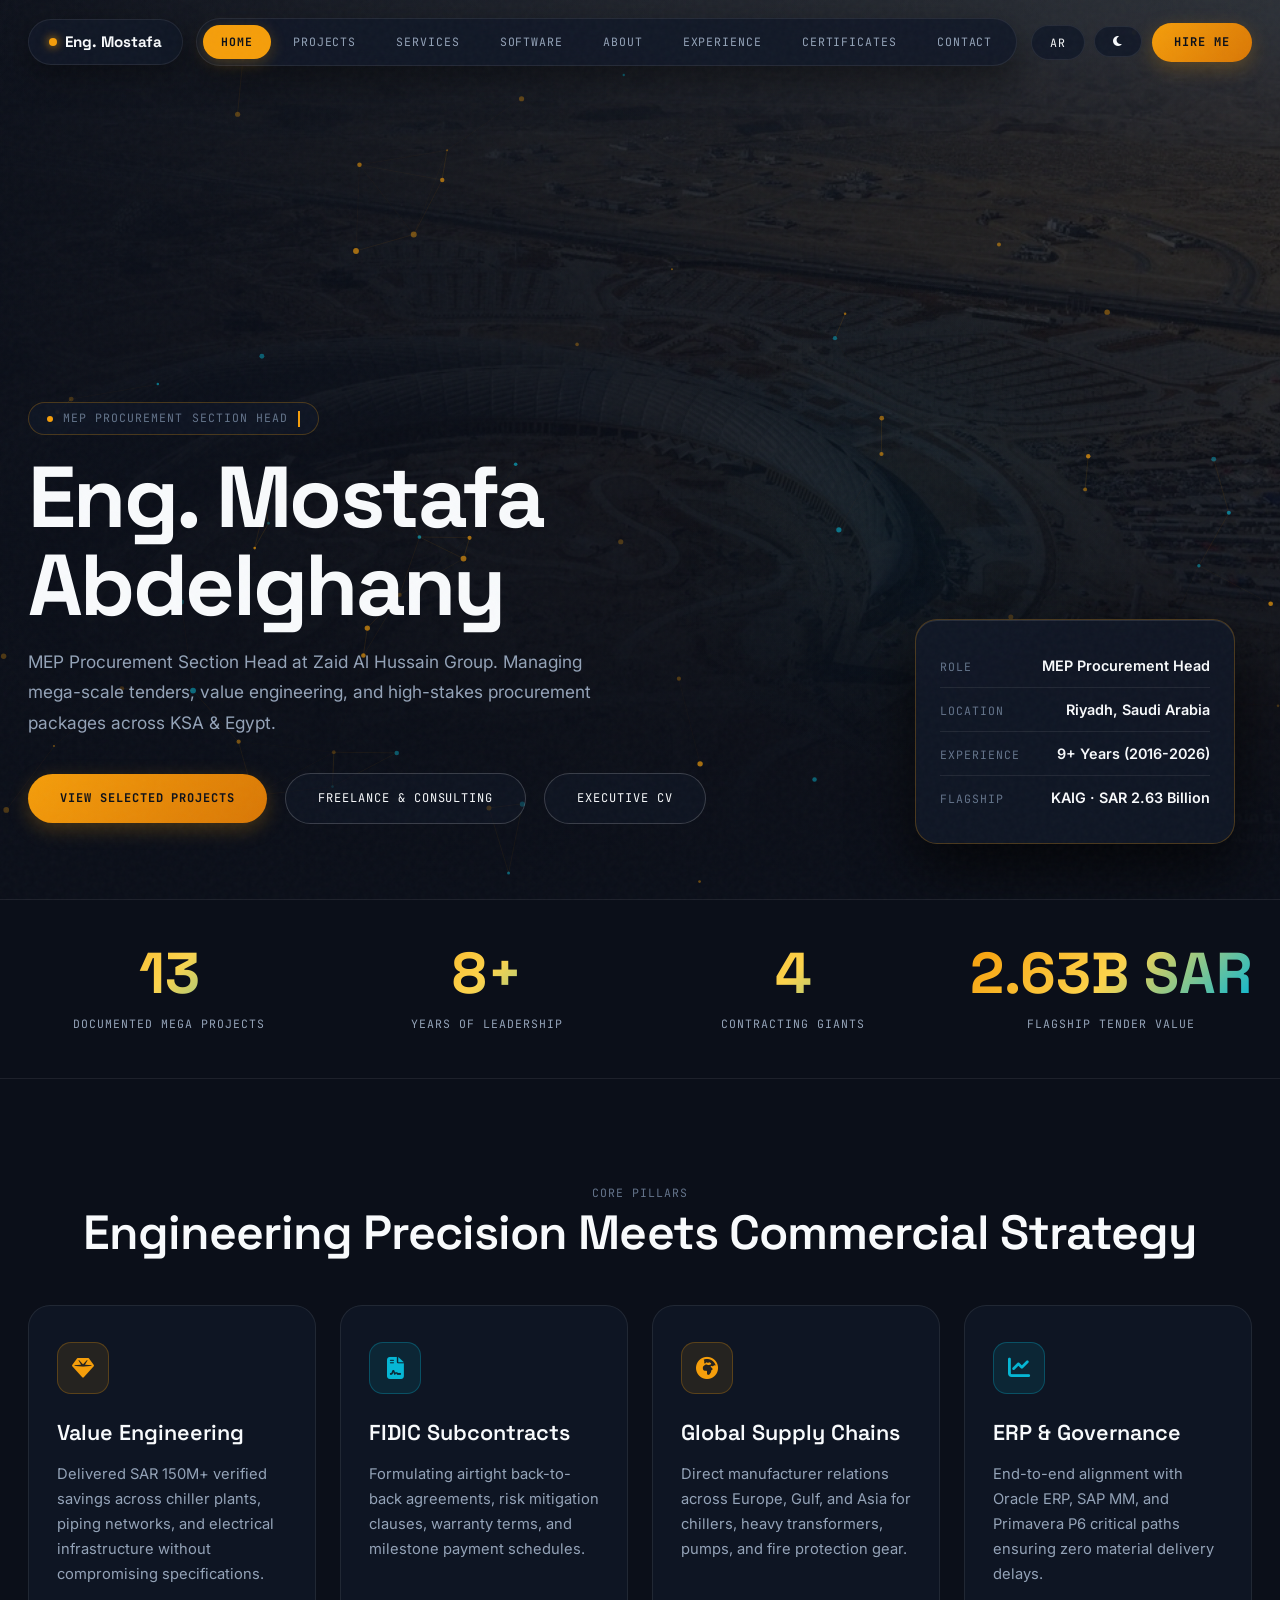
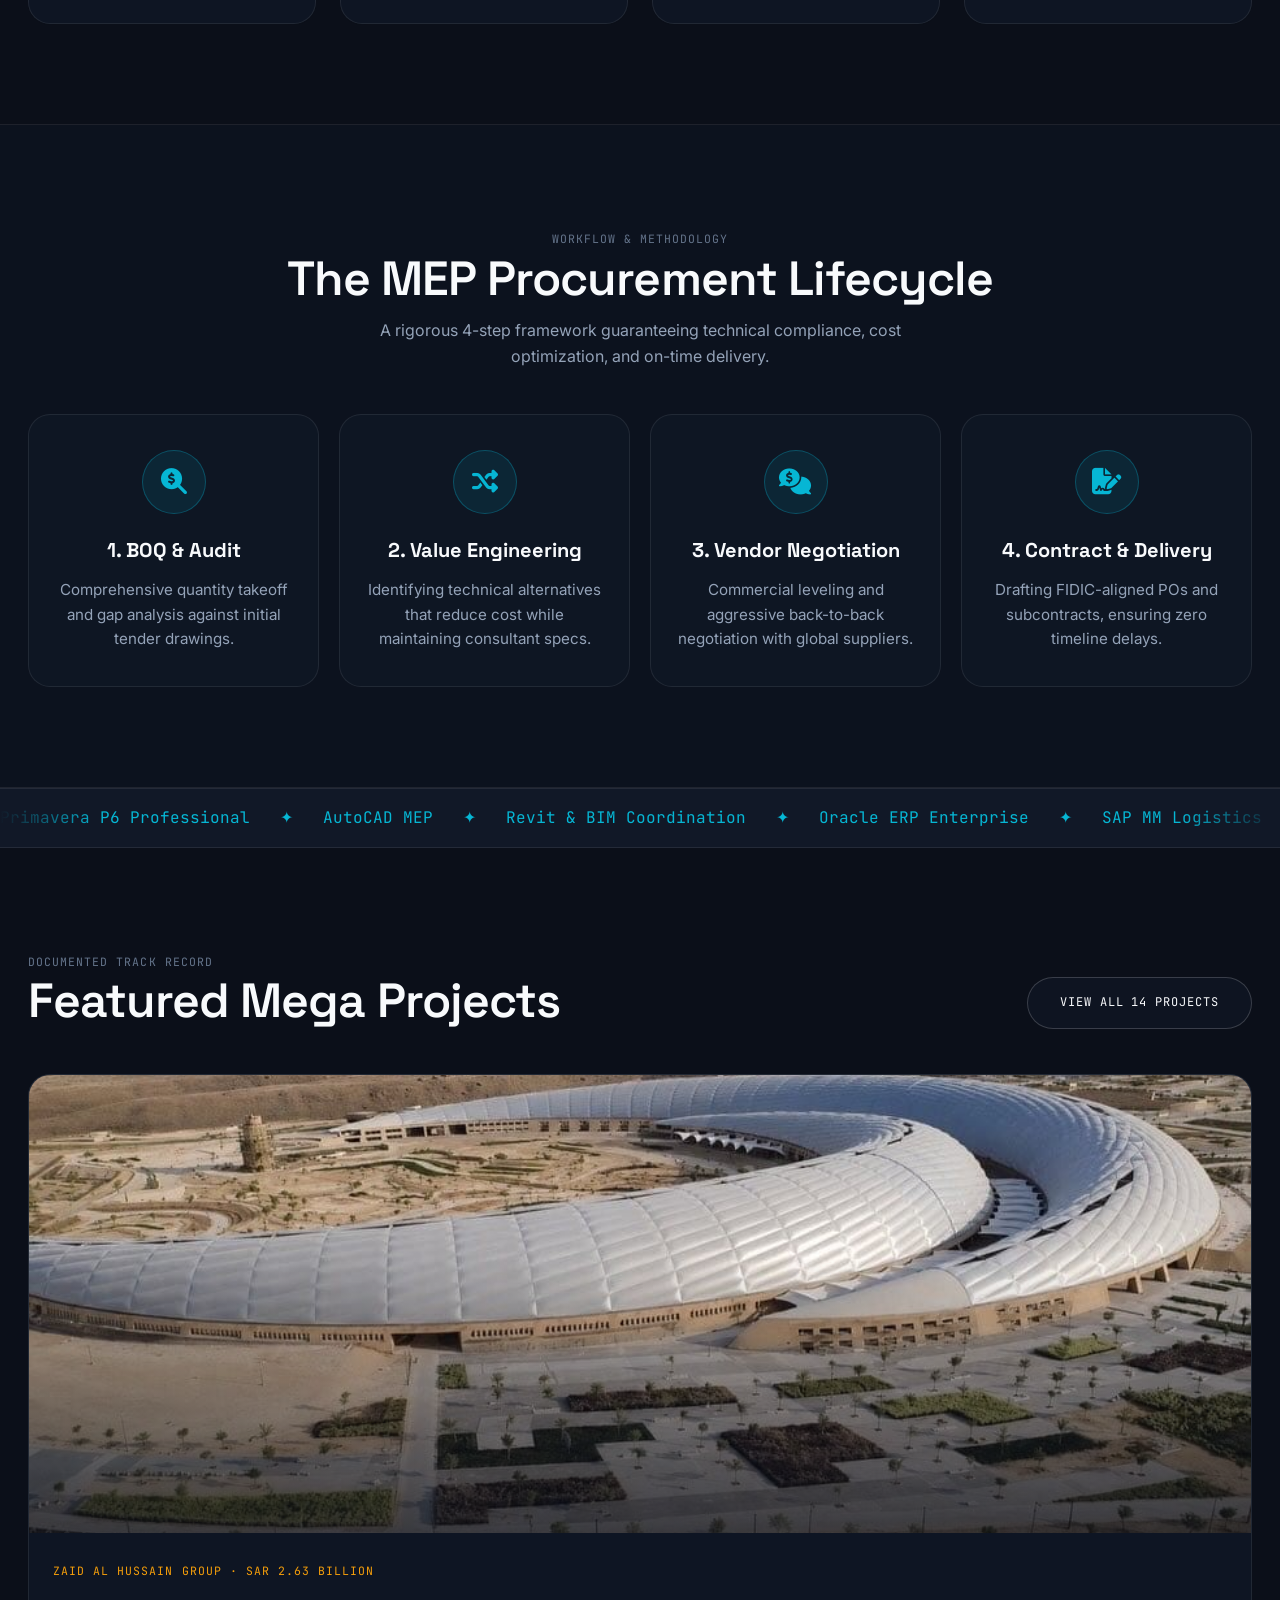
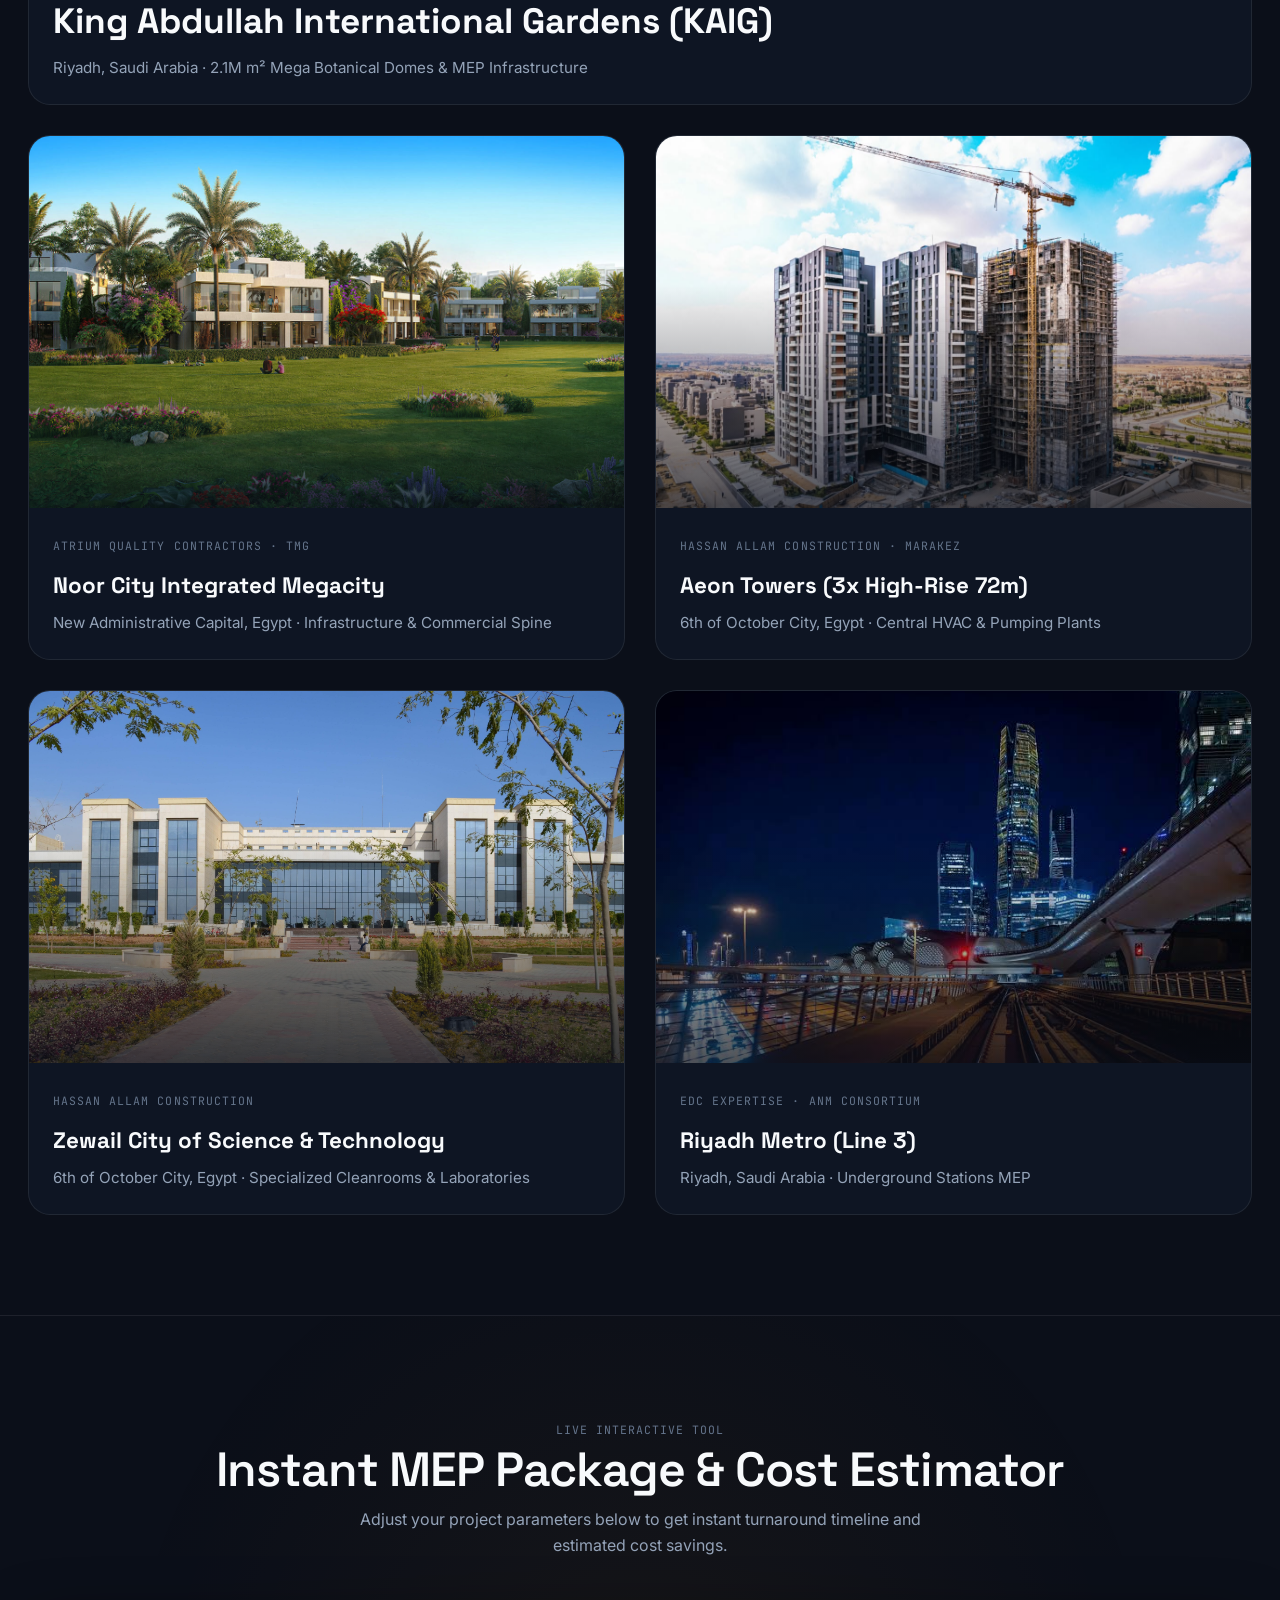
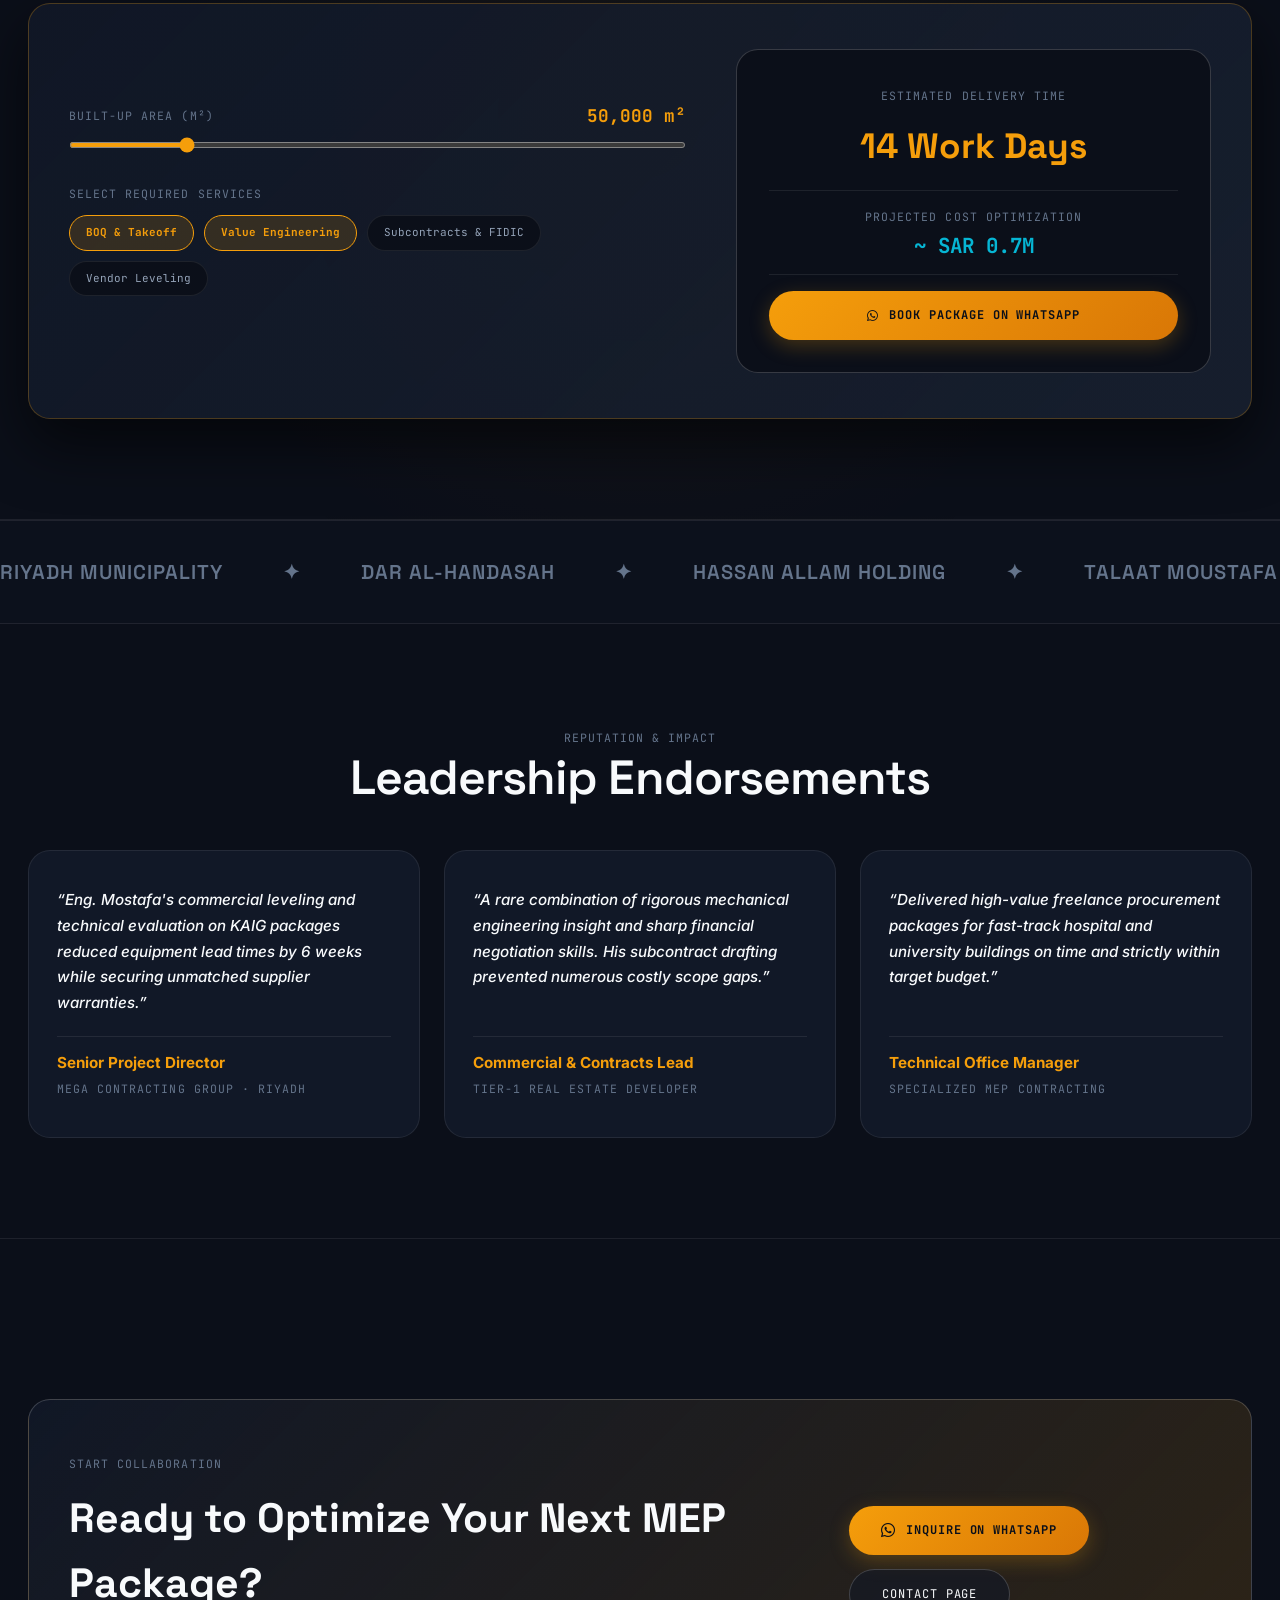
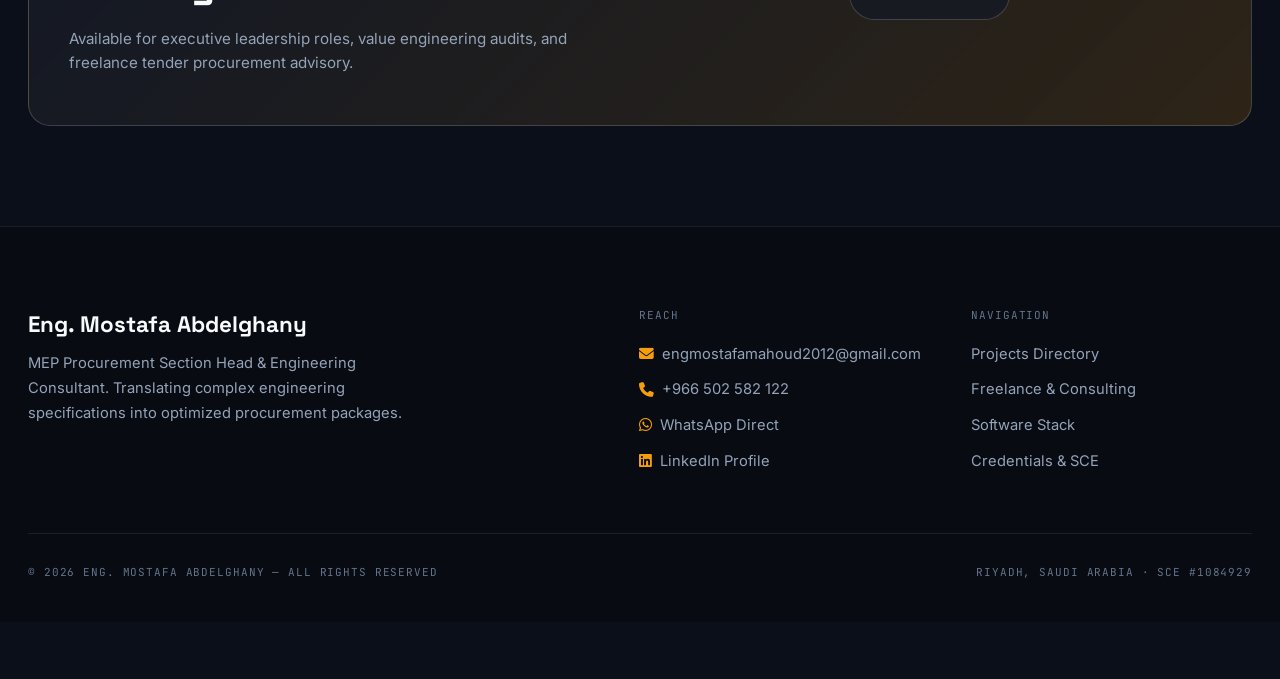
==== commit aff32676: "Replace BIM Slider with Procurement Workflow Lifecycle section, and fix Editorial Projects grid styl" ====
--- a/index.html
+++ b/index.html
@@ -157,33 +157,36 @@
     </div>
   </section>
 
-  <!-- 4. INTERACTIVE BIM MODEL VS EXECUTED SITE COMPARISON SLIDER -->
+  <!-- 4. PROCUREMENT METHODOLOGY (Replaced Slider) -->
   <section class="section-wrapper" style="background:rgba(17, 24, 39, 0.4);">
     <div class="container">
       <div class="section-heading-block" style="text-align:center;">
-        <span class="label cyan-text" data-en="Interactive Showcase" data-ar="مقارنة تفاعلية حية">Interactive Showcase</span>
-        <h2 class="section-heading-title" data-en="From 3D BIM Coordination to Megacity Reality" data-ar="من نموذج الـ BIM والتسعير إلى واقع التنفيذ الميداني">From 3D BIM Coordination to Megacity Reality</h2>
-        <p style="color:var(--ink-dim);max-width:600px;margin:12px auto 0;" data-en="Drag the golden handle to compare the 3D MEP coordination model with the executed site construction." data-ar="اسحب المقبض الذهبي يميناً ويساراً للمقارنة بين المخططات والنمذجة والتنفيذ الحقيقي على أرض الواقع.">Drag the golden handle to compare the 3D MEP coordination model with the executed site construction.</p>
-      </div>
-
-      <div class="comparison-slider-container" id="bim-comparison-slider">
-        <!-- Background Layer (Night Executed Site) -->
-        <div class="comparison-img-layer">
-          <img src="assets/images/projects/kaig_6.jpg" alt="KAIG Executed Site" />
-        </div>
-
-        <!-- Foreground Overlaid Layer (Aerial Daytime / Coordination) -->
-        <div class="comparison-overlay-layer" id="comparison-overlay">
-          <img src="assets/images/kaig_hero_bg.jpg" alt="KAIG BIM Masterplan Aerial" />
-        </div>
-
-        <!-- Draggable Handle -->
-        <div class="comparison-handle" id="comparison-handle">
-          <i class="fas fa-arrows-left-right"></i>
-        </div>
-
-        <span class="comparison-badge left" data-en="BIM & Masterplan Aerial" data-ar="المخطط العام والنمذجة">BIM & Masterplan Aerial</span>
-        <span class="comparison-badge right" data-en="Executed Mega Structure" data-ar="الهيكل والتنفيذ الواقعي">Executed Mega Structure</span>
+        <span class="label cyan-text" data-en="Workflow & Methodology" data-ar="منهجية العمل">Workflow & Methodology</span>
+        <h2 class="section-heading-title" data-en="The MEP Procurement Lifecycle" data-ar="دورة حياة المشتريات الهندسية">The MEP Procurement Lifecycle</h2>
+        <p style="color:var(--ink-dim);max-width:600px;margin:12px auto 0;" data-en="A rigorous 4-step framework guaranteeing technical compliance, cost optimization, and on-time delivery." data-ar="إطار عمل صارم من 4 خطوات يضمن المطابقة الفنية، وتقليل التكاليف، والتسليم في الموعد المحدد.">A rigorous 4-step framework guaranteeing technical compliance, cost optimization, and on-time delivery.</p>
+      </div>
+
+      <div class="workflow-grid">
+        <div class="workflow-step">
+          <div class="workflow-icon"><i class="fas fa-search-dollar"></i></div>
+          <h3 class="workflow-title" data-en="1. BOQ & Audit" data-ar="1. حصر وتدقيق الكميات">1. BOQ & Audit</h3>
+          <p class="workflow-desc" data-en="Comprehensive quantity takeoff and gap analysis against initial tender drawings." data-ar="حصر كميات دقيق ومطابقته مع المخططات ومستندات الطرح لتلافي العجوزات.">Comprehensive quantity takeoff and gap analysis against initial tender drawings.</p>
+        </div>
+        <div class="workflow-step">
+          <div class="workflow-icon"><i class="fas fa-random"></i></div>
+          <h3 class="workflow-title" data-en="2. Value Engineering" data-ar="2. هندسة القيمة">2. Value Engineering</h3>
+          <p class="workflow-desc" data-en="Identifying technical alternatives that reduce cost while maintaining consultant specs." data-ar="طرح بدائل فنية تقلل التكلفة الإجمالية مع الحفاظ التام على مواصفات واعتماد الاستشاري.">Identifying technical alternatives that reduce cost while maintaining consultant specs.</p>
+        </div>
+        <div class="workflow-step">
+          <div class="workflow-icon"><i class="fas fa-comments-dollar"></i></div>
+          <h3 class="workflow-title" data-en="3. Vendor Negotiation" data-ar="3. التفاوض المالي والفني">3. Vendor Negotiation</h3>
+          <p class="workflow-desc" data-en="Commercial leveling and aggressive back-to-back negotiation with global suppliers." data-ar="مقارنة العروض وتفريغها، وإدارة مفاوضات حازمة مع الموردين لتحقيق أعلى وفر.">Commercial leveling and aggressive back-to-back negotiation with global suppliers.</p>
+        </div>
+        <div class="workflow-step">
+          <div class="workflow-icon"><i class="fas fa-file-signature"></i></div>
+          <h3 class="workflow-title" data-en="4. Contract & Delivery" data-ar="4. التعاقد والتوريد">4. Contract & Delivery</h3>
+          <p class="workflow-desc" data-en="Drafting FIDIC-aligned POs and subcontracts, ensuring zero timeline delays." data-ar="صياغة عقود وأوامر شراء صارمة لحماية المشروع وضمان التدفق الزمني للمواد.">Drafting FIDIC-aligned POs and subcontracts, ensuring zero timeline delays.</p>
+        </div>
       </div>
     </div>
   </section>
--- a/styles/main.css
+++ b/styles/main.css
@@ -527,6 +527,7 @@
   -webkit-user-select: none;
   cursor: ew-resize;
   box-shadow: 0 25px 60px rgba(0, 0, 0, 0.6);
+  container-type: inline-size;
 }
 
 .comparison-img-layer {
@@ -559,7 +560,7 @@
   left: 0;
   height: 100%;
   max-width: none;
-  width: 100%;
+  width: 100cqw;
   object-fit: cover;
 }
 
@@ -891,3 +892,160 @@
   text-transform: uppercase;
   letter-spacing: 0.08em;
 }
+/* ==========================================================================
+   9. INFINITE MARQUEE
+   ========================================================================== */
+.marquee-wrapper {
+  position: relative;
+  width: 100%;
+  overflow: hidden;
+  background: var(--bg-elevated);
+  border-top: 1px solid var(--line);
+  border-bottom: 1px solid var(--line);
+  padding: 16px 0;
+  display: flex;
+}
+.marquee-mask-left, .marquee-mask-right {
+  position: absolute;
+  top: 0; bottom: 0;
+  width: 100px;
+  z-index: 2;
+  pointer-events: none;
+}
+.marquee-mask-left {
+  left: 0;
+  background: linear-gradient(to right, var(--bg-elevated), transparent);
+}
+.marquee-mask-right {
+  right: 0;
+  background: linear-gradient(to left, var(--bg-elevated), transparent);
+}
+.marquee-track {
+  display: flex;
+  width: max-content;
+  align-items: center;
+  gap: 30px;
+  animation: marquee-scroll 40s linear infinite;
+}
+.marquee-item {
+  font-family: var(--font-mono);
+  color: var(--accent-cyan);
+  font-size: 1rem;
+  white-space: nowrap;
+}
+/* ==========================================================================
+   10. EDITORIAL PROJECTS GRID & WORKFLOW GRID
+   ========================================================================== */
+.workflow-grid {
+  display: grid;
+  grid-template-columns: repeat(4, 1fr);
+  gap: 20px;
+}
+.workflow-step {
+  background: var(--bg-card);
+  padding: 35px 24px;
+  border-radius: var(--radius-lg);
+  border: 1px solid var(--line);
+  text-align: center;
+  transition: var(--transition-smooth);
+}
+.workflow-step:hover {
+  border-color: var(--accent);
+  transform: translateY(-5px);
+  box-shadow: 0 10px 30px rgba(245, 158, 11, 0.1);
+}
+.workflow-icon {
+  width: 64px;
+  height: 64px;
+  background: rgba(6, 182, 212, 0.1);
+  color: var(--accent-cyan);
+  border: 1px solid rgba(6, 182, 212, 0.3);
+  border-radius: 50%;
+  display: flex;
+  align-items: center;
+  justify-content: center;
+  font-size: 26px;
+  margin: 0 auto 20px;
+}
+.workflow-title {
+  font-family: var(--font-display);
+  font-size: 1.25rem;
+  font-weight: 700;
+  color: var(--ink);
+  margin-bottom: 12px;
+}
+.workflow-desc {
+  font-size: 0.95rem;
+  color: var(--ink-dim);
+  line-height: 1.6;
+}
+
+.editorial-projects-grid {
+  display: grid;
+  grid-template-columns: repeat(2, 1fr);
+  gap: 30px;
+}
+.editorial-card-flagship {
+  grid-column: 1 / -1;
+}
+.editorial-project-card {
+  position: relative;
+  border-radius: var(--radius-lg);
+  overflow: hidden;
+  display: flex;
+  flex-direction: column;
+  text-decoration: none;
+  background: var(--bg-card);
+  border: 1px solid var(--line);
+  transition: var(--transition-smooth);
+}
+.editorial-project-card:hover {
+  transform: translateY(-5px);
+  border-color: var(--accent);
+  box-shadow: 0 15px 40px rgba(0,0,0,0.4);
+}
+.editorial-img-box {
+  width: 100%;
+  aspect-ratio: 16 / 10;
+  position: relative;
+  overflow: hidden;
+}
+.editorial-card-flagship .editorial-img-box {
+  aspect-ratio: 24 / 9;
+}
+.editorial-img-box img {
+  width: 100%;
+  height: 100%;
+  object-fit: cover;
+  transition: transform 0.8s cubic-bezier(0.16, 1, 0.3, 1);
+}
+.editorial-project-card:hover .editorial-img-box img {
+  transform: scale(1.05);
+}
+.editorial-card-scrim {
+  position: absolute;
+  inset: 0;
+  background: linear-gradient(to top, rgba(11,15,25,0.9) 0%, transparent 60%);
+  opacity: 0.8;
+  transition: var(--transition-smooth);
+}
+.editorial-project-card:hover .editorial-card-scrim {
+  opacity: 0.5;
+}
+.editorial-card-content {
+  padding: 24px;
+}
+.editorial-card-title {
+  font-family: var(--font-display);
+  font-size: 1.4rem;
+  font-weight: 700;
+  color: var(--ink);
+  margin: 10px 0 6px;
+}
+.editorial-card-flagship .editorial-card-title {
+  font-size: 2.2rem;
+}
+.editorial-card-location {
+  font-size: 0.95rem;
+  color: var(--ink-dim);
+}
--- a/styles/animations.css
+++ b/styles/animations.css
@@ -173,3 +173,11 @@
 .float-animation {
   animation: float 4s ease-in-out infinite;
 }
+@keyframes partners-scroll {
+  0% { transform: translateX(0); }
+  100% { transform: translateX(calc(-50% - 30px)); }
+}
+@keyframes marquee-scroll {
+  0% { transform: translateX(0); }
+  100% { transform: translateX(calc(-50% - 15px)); }
+}
--- a/styles/responsive.css
+++ b/styles/responsive.css
@@ -73,6 +73,24 @@
     aspect-ratio: 16 / 10;
   }
 
+  /* Core Value Pillars & Estimator */
+  .workflow-grid {
+    grid-template-columns: 1fr;
+    gap: 16px;
+  }
+  .tilt-cards-grid {
+    grid-template-columns: 1fr;
+    gap: 16px;
+  }
+  .estimator-box-glass {
+    grid-template-columns: 1fr;
+    gap: 30px;
+    padding: 25px 20px;
+  }
+  .estimator-chip-select {
+    flex-wrap: wrap;
+  }
+
   /* About Grid */
   .about-architect-grid {
     grid-template-columns: 1fr;
@@ -151,6 +169,16 @@
   .stats-divider-grid {
     grid-template-columns: repeat(4, 1fr);
   }
+  .workflow-grid {
+    grid-template-columns: repeat(2, 1fr);
+  }
+  .tilt-cards-grid {
+    grid-template-columns: repeat(2, 1fr);
+  }
+  .estimator-box-glass {
+    grid-template-columns: 1fr;
+    gap: 30px;
+  }
   .about-architect-grid {
     grid-template-columns: 320px 1fr;
     gap: 40px;
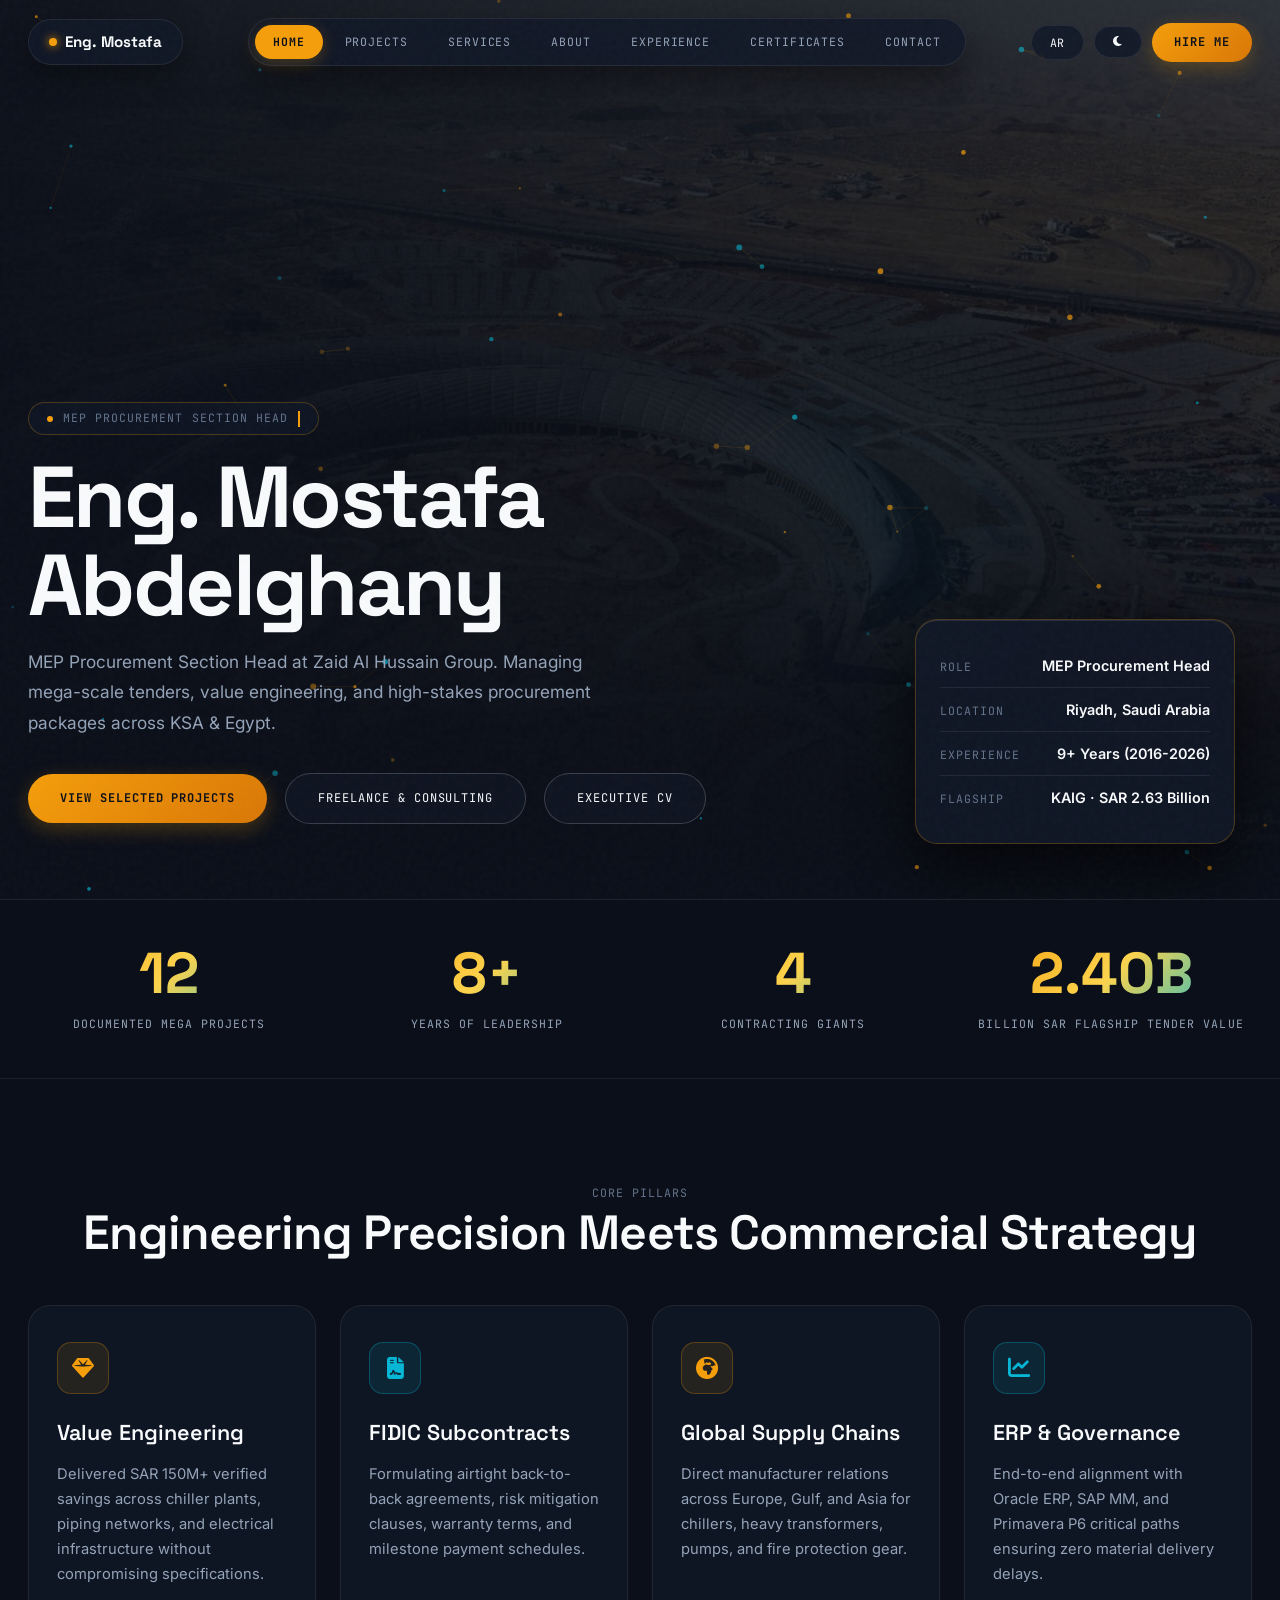
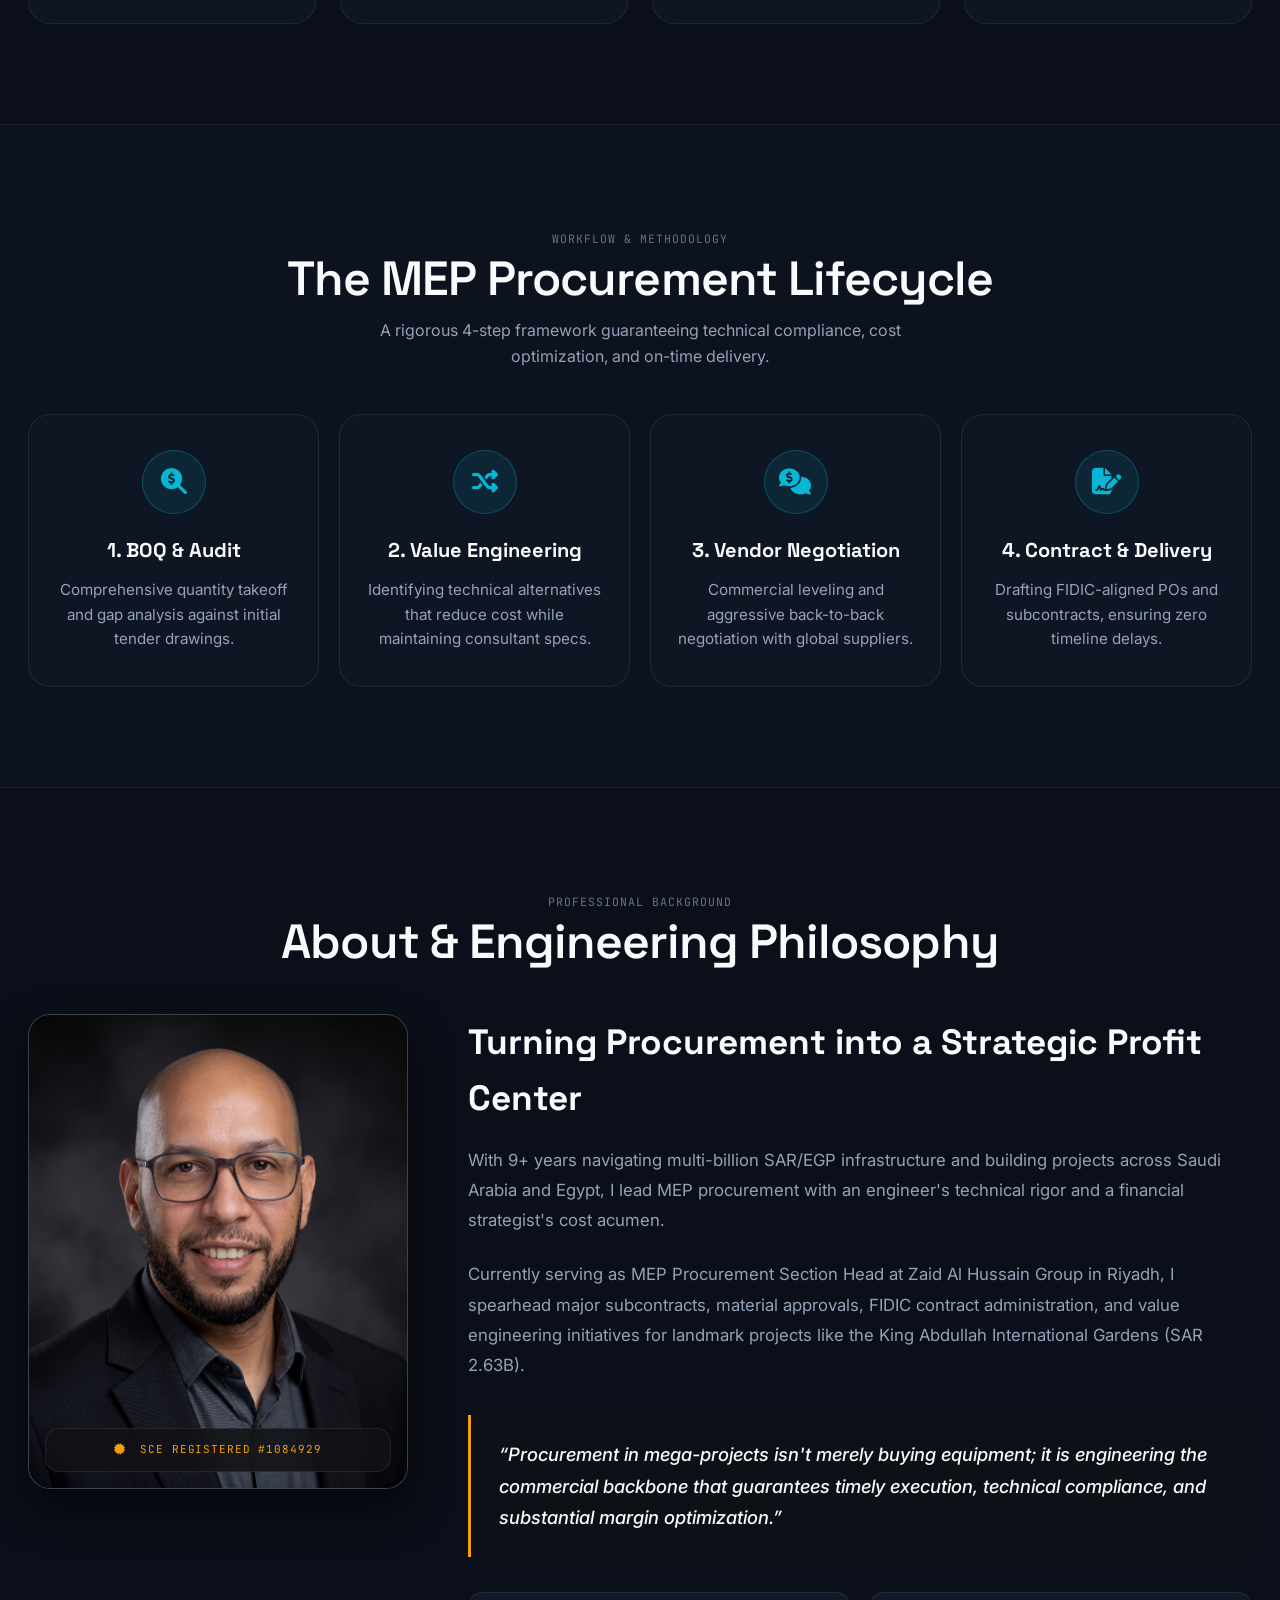
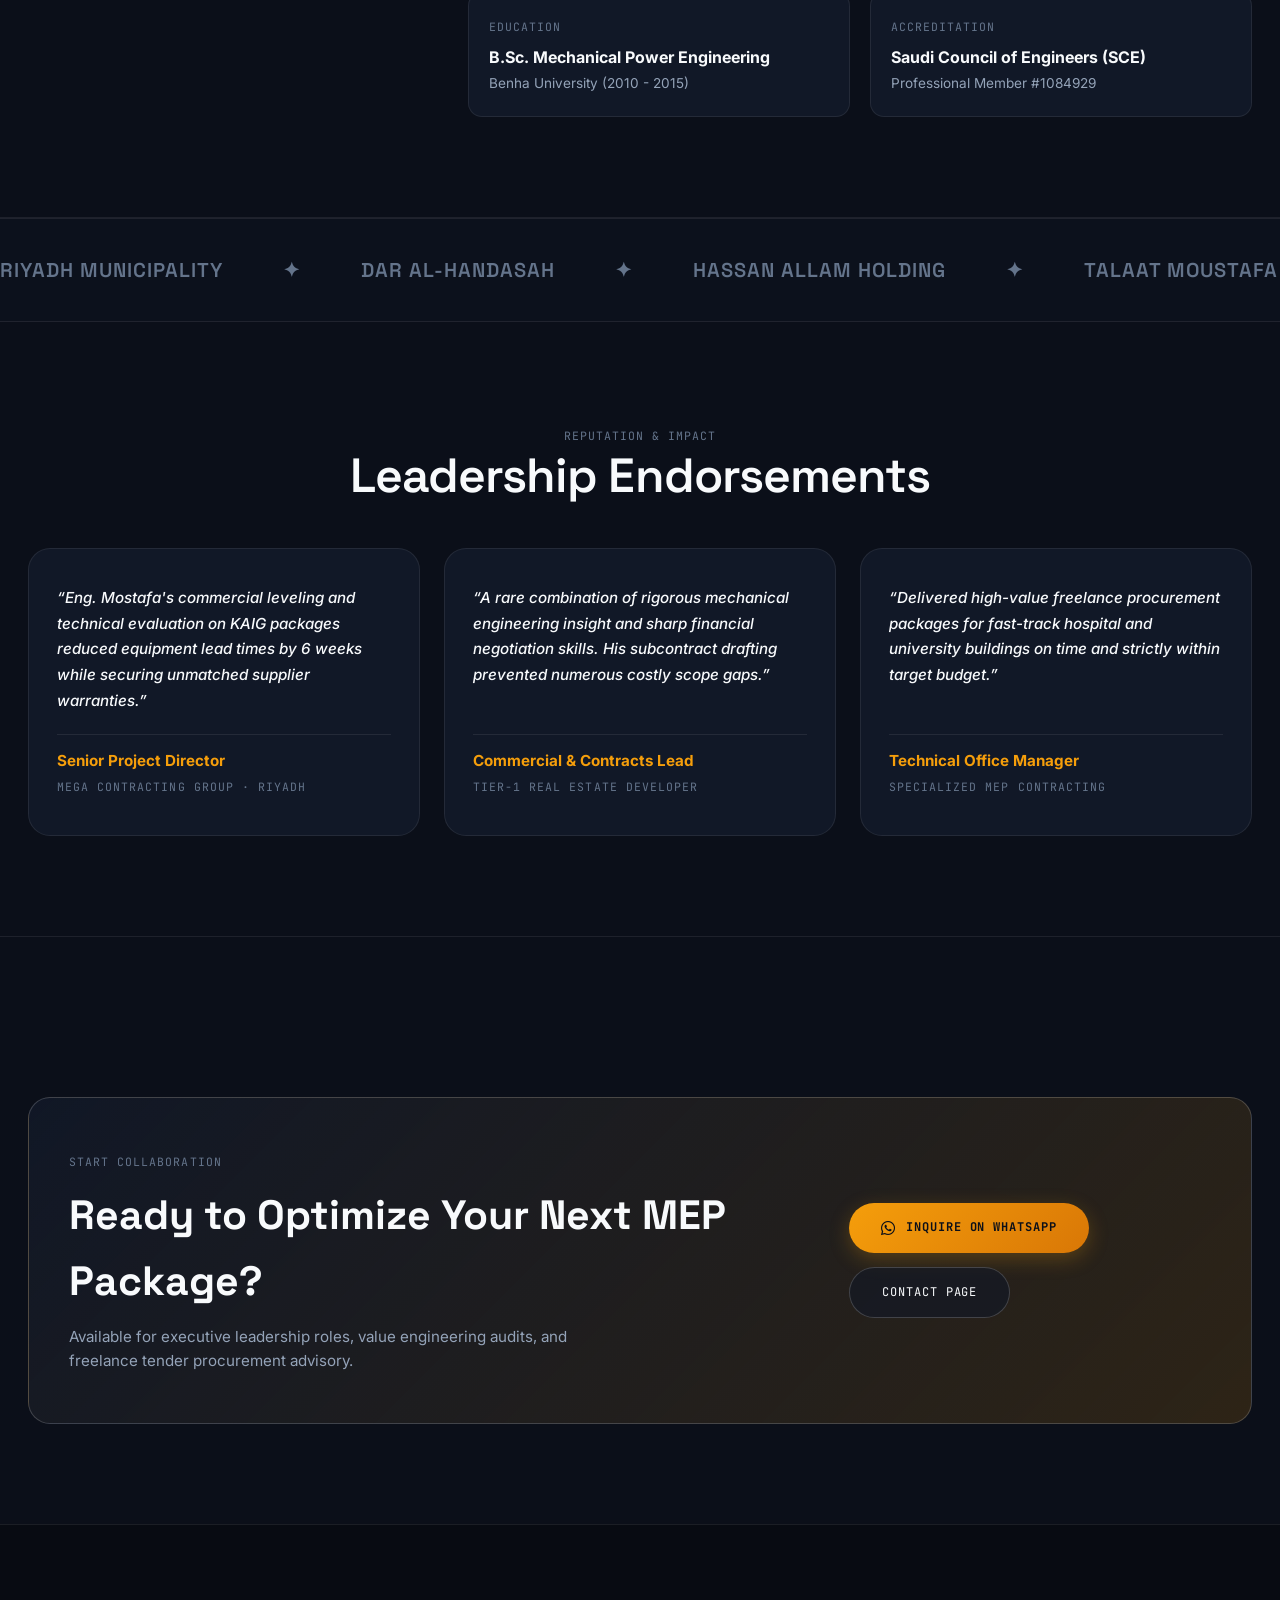
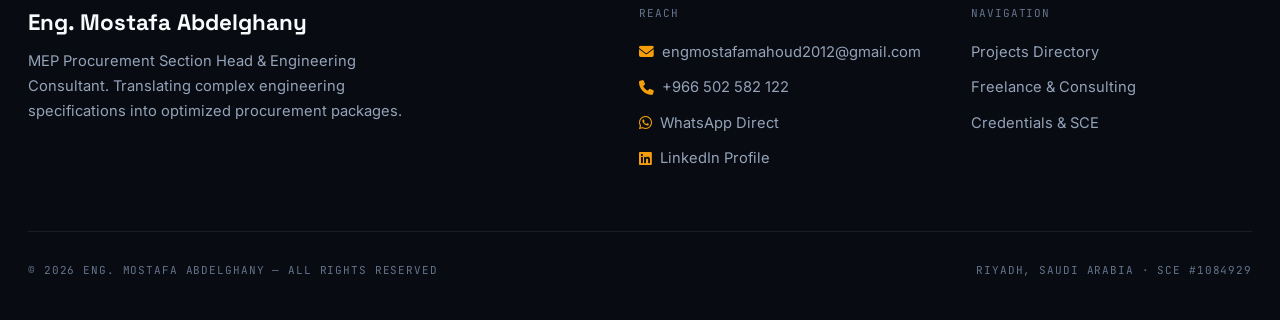
==== commit 61528425: "Fix counter wrap, remove Estimator, remove Software section, and move About section into Home page" ====
--- a/index.html
+++ b/index.html
@@ -26,8 +26,7 @@
           <a class="nav-pill-link active" href="index.html" data-en="Home" data-ar="الرئيسية">Home</a>
 <a class="nav-pill-link" href="projects.html" data-en="Projects" data-ar="المشاريع">Projects</a>
 <a class="nav-pill-link" href="services.html" data-en="Services" data-ar="الخدمات">Services</a>
-<a class="nav-pill-link" href="software.html" data-en="Software" data-ar="البرامج">Software</a>
-<a class="nav-pill-link" href="about.html" data-en="About" data-ar="نبذة عني">About</a>
+<a class="nav-pill-link" href="index.html#about" data-en="About" data-ar="???? ???">About</a>
 <a class="nav-pill-link" href="experience.html" data-en="Experience" data-ar="الخبرات">Experience</a>
 <a class="nav-pill-link" href="certificates.html" data-en="Certificates" data-ar="الشهادات">Certificates</a>
 <a class="nav-pill-link" href="contact.html" data-en="Contact" data-ar="تواصل">Contact</a>
@@ -114,8 +113,8 @@
           <div class="stat-mono-label" data-en="Contracting Giants" data-ar="كبريات شركات المقاولات">Contracting Giants</div>
         </div>
         <div class="stat-cell">
-          <div class="stat-big-number animate-counter" data-target="2.63" data-decimal="true" data-suffix="B SAR">0</div>
-          <div class="stat-mono-label" data-en="Flagship Tender Value" data-ar="ريال قيمة أكبر مشروع (حدائق الملك عبدالله)">Flagship Tender Value</div>
+          <div class="stat-big-number animate-counter" data-target="2.63" data-decimal="true" data-suffix="B">0</div>
+          <div class="stat-mono-label" data-en="Billion SAR Flagship Tender Value" data-ar="????? ???? ???? ????? ????">Billion SAR Flagship Tender Value</div>
         </div>
       </div>
     </div>
@@ -191,171 +190,49 @@
     </div>
   </section>
 
-  <!-- 5. INFINITE SOFTWARE MARQUEE -->
-  <div class="marquee-wrapper">
-    <div class="marquee-mask-left"></div>
-    <div class="marquee-mask-right"></div>
-    <div class="marquee-track">
-      <span class="marquee-item">Primavera P6 Professional</span>
-      <span class="marquee-item">✦</span>
-      <span class="marquee-item">AutoCAD MEP</span>
-      <span class="marquee-item">✦</span>
-      <span class="marquee-item">Revit & BIM Coordination</span>
-      <span class="marquee-item">✦</span>
-      <span class="marquee-item">Oracle ERP Enterprise</span>
-      <span class="marquee-item">✦</span>
-      <span class="marquee-item">SAP MM Logistics</span>
-      <span class="marquee-item">✦</span>
-      <span class="marquee-item">Value Engineering Modeling</span>
-      <span class="marquee-item">✦</span>
-      <span class="marquee-item">FIDIC Contract Drafting</span>
-      <span class="marquee-item">✦</span>
-      <span class="marquee-item">Automated BOQ Takeoffs</span>
-      <span class="marquee-item">✦</span>
-      <!-- Duplicate for infinite seamless scroll -->
-      <span class="marquee-item">Primavera P6 Professional</span>
-      <span class="marquee-item">✦</span>
-      <span class="marquee-item">AutoCAD MEP</span>
-      <span class="marquee-item">✦</span>
-      <span class="marquee-item">Revit & BIM Coordination</span>
-      <span class="marquee-item">✦</span>
-      <span class="marquee-item">Oracle ERP Enterprise</span>
-      <span class="marquee-item">✦</span>
-      <span class="marquee-item">SAP MM Logistics</span>
-      <span class="marquee-item">✦</span>
-      <span class="marquee-item">Value Engineering Modeling</span>
-      <span class="marquee-item">✦</span>
-      <span class="marquee-item">FIDIC Contract Drafting</span>
-      <span class="marquee-item">✦</span>
-      <span class="marquee-item">Automated BOQ Takeoffs</span>
-      <span class="marquee-item">✦</span>
-    </div>
-  </div>
-
-  <!-- 6. FEATURED MEGA-PROJECTS EDITORIAL SHOWCASE -->
-  <section class="section-wrapper">
-    <div class="container">
-      <div class="section-heading-block" style="display:flex;justify-content:space-between;align-items:flex-end;flex-wrap:wrap;gap:20px;">
+
+
+  <!-- 7. ABOUT & PROFESSIONAL BACKGROUND (Moved from separate page) -->
+  <section id="about" class="section-wrapper">
+    <div class="container">
+      <div class="section-heading-block" style="text-align:center;">
+        <span class="label gold-text" data-en="Professional Background" data-ar="?????? ??????? ????????">Professional Background</span>
+        <h2 class="section-heading-title" data-en="About & Engineering Philosophy" data-ar="???? ??? ?????? ?????">About & Engineering Philosophy</h2>
+      </div>
+
+      <div class="about-architect-grid" style="margin-top: 40px;">
+        <!-- Portrait Box -->
         <div>
-          <span class="label gold-text" data-en="Documented Track Record" data-ar="سجل الإنجازات الموثق">Documented Track Record</span>
-          <h2 class="section-heading-title" data-en="Featured Mega Projects" data-ar="مختارات من أضخم المشاريع">Featured Mega Projects</h2>
-        </div>
-        <a class="btn-pill-outline" href="projects.html" data-en="View All 14 Projects" data-ar="استعراض كافة الـ 14 مشروعاً">View All 14 Projects</a>
-      </div>
-
-      <div class="editorial-projects-grid">
-        <!-- Flagship 21:9 Card: KAIG -->
-        <a class="editorial-project-card editorial-card-flagship" href="project-detail.html?id=kaig">
-          <div class="editorial-img-box">
-            <img src="assets/images/projects/kaig_6.jpg" alt="King Abdullah International Gardens (KAIG)" />
-            <div class="editorial-card-scrim"></div>
-          </div>
-          <div class="editorial-card-content">
-            <span class="label" style="color:var(--accent);" data-en="Zaid Al Hussain Group · SAR 2.63 Billion" data-ar="مجموعة زيد الحسين · 2.63 مليار ريال">Zaid Al Hussain Group · SAR 2.63 Billion</span>
-            <h3 class="editorial-card-title" data-en="King Abdullah International Gardens (KAIG)" data-ar="مشروع حدائق الملك عبدالله العالمية">King Abdullah International Gardens (KAIG)</h3>
-            <span class="editorial-card-location" data-en="Riyadh, Saudi Arabia · 2.1M m² Mega Botanical Domes & MEP Infrastructure" data-ar="الرياض، المملكة العربية السعودية · البنية التحتية والقباب النباتية العملاقة على 2.1 مليون م²">Riyadh, Saudi Arabia · 2.1M m² Mega Botanical Domes & MEP Infrastructure</span>
-          </div>
-        </a>
-
-        <!-- 2-Col Card 1: Noor City -->
-        <a class="editorial-project-card editorial-card-standard" href="project-detail.html?id=noor-city">
-          <div class="editorial-img-box">
-            <img src="assets/images/projects/noor_city_1.jpg" alt="Noor City New Capital" />
-            <div class="editorial-card-scrim"></div>
-          </div>
-          <div class="editorial-card-content">
-            <span class="label" data-en="Atrium Quality Contractors · TMG" data-ar="شركة أتريوم للمقاولات · طلعت مصطفى">Atrium Quality Contractors · TMG</span>
-            <h3 class="editorial-card-title" data-en="Noor City Integrated Megacity" data-ar="مدينة نور الذكية المتكاملة">Noor City Integrated Megacity</h3>
-            <span class="editorial-card-location" data-en="New Administrative Capital, Egypt · Infrastructure & Commercial Spine" data-ar="العاصمة الإدارية الجديدة، مصر · البنية التحتية والمحور التجاري">New Administrative Capital, Egypt · Infrastructure & Commercial Spine</span>
-          </div>
-        </a>
-
-        <!-- 2-Col Card 2: Aeon Towers -->
-        <a class="editorial-project-card editorial-card-standard" href="project-detail.html?id=aeon-towers">
-          <div class="editorial-img-box">
-            <img src="assets/images/projects/aeon_towers_1.jpeg" alt="Aeon Towers" />
-            <div class="editorial-card-scrim"></div>
-          </div>
-          <div class="editorial-card-content">
-            <span class="label" data-en="Hassan Allam Construction · Marakez" data-ar="حسن علام للإنشاءات · مراكز">Hassan Allam Construction · Marakez</span>
-            <h3 class="editorial-card-title" data-en="Aeon Towers (3x High-Rise 72m)" data-ar="أبراج إيون السكنية الشاهقة">Aeon Towers (3x High-Rise 72m)</h3>
-            <span class="editorial-card-location" data-en="6th of October City, Egypt · Central HVAC & Pumping Plants" data-ar="مدينة السادس من أكتوبر، مصر · أنظمة التكييف ومحطات الرفع المركزية">6th of October City, Egypt · Central HVAC & Pumping Plants</span>
-          </div>
-        </a>
-
-        <!-- 2-Col Card 3: Zewail City -->
-        <a class="editorial-project-card editorial-card-standard" href="project-detail.html?id=zewail-city">
-          <div class="editorial-img-box">
-            <img src="assets/images/projects/zewail_city_1.jpg" alt="Zewail City of Science and Technology" />
-            <div class="editorial-card-scrim"></div>
-          </div>
-          <div class="editorial-card-content">
-            <span class="label" data-en="Hassan Allam Construction" data-ar="حسن علام للإنشاءات">Hassan Allam Construction</span>
-            <h3 class="editorial-card-title" data-en="Zewail City of Science & Technology" data-ar="مدينة زويل للعلوم والتكنولوجيا">Zewail City of Science & Technology</h3>
-            <span class="editorial-card-location" data-en="6th of October City, Egypt · Specialized Cleanrooms & Laboratories" data-ar="مدينة السادس من أكتوبر، مصر · المعامل والمختبرات المتطورة">6th of October City, Egypt · Specialized Cleanrooms & Laboratories</span>
-          </div>
-        </a>
-
-        <!-- 2-Col Card 4: Riyadh Metro -->
-        <a class="editorial-project-card editorial-card-standard" href="project-detail.html?id=riyadh-metro">
-          <div class="editorial-img-box">
-            <img src="assets/images/projects/riyadh_metro_1.jpg" alt="Riyadh Metro Line 3" />
-            <div class="editorial-card-scrim"></div>
-          </div>
-          <div class="editorial-card-content">
-            <span class="label" data-en="EDC Expertise · ANM Consortium" data-ar="شركة EDC · تحالف ANM">EDC Expertise · ANM Consortium</span>
-            <h3 class="editorial-card-title" data-en="Riyadh Metro (Line 3)" data-ar="مشروع قطار الرياض (المسار 3)">Riyadh Metro (Line 3)</h3>
-            <span class="editorial-card-location" data-en="Riyadh, Saudi Arabia · Underground Stations MEP" data-ar="الرياض، المملكة العربية السعودية · محطات المترو تحت الأرض">Riyadh, Saudi Arabia · Underground Stations MEP</span>
-          </div>
-        </a>
-      </div>
-    </div>
-  </section>
-
-  <!-- 7. INTERACTIVE FREELANCE MEP ESTIMATOR WIDGET -->
-  <section class="section-wrapper" style="background:radial-gradient(circle at 50% 50%, rgba(245, 158, 11, 0.05) 0%, transparent 70%);">
-    <div class="container">
-      <div class="section-heading-block" style="text-align:center;">
-        <span class="label gold-text" data-en="Live Interactive Tool" data-ar="أداة تفاعلية مباشرة">Live Interactive Tool</span>
-        <h2 class="section-heading-title" data-en="Instant MEP Package & Cost Estimator" data-ar="حاسبة باقات المشتريات وتقدير الجداول والوفورات">Instant MEP Package & Cost Estimator</h2>
-        <p style="color:var(--ink-dim);max-width:600px;margin:10px auto 0;" data-en="Adjust your project parameters below to get instant turnaround timeline and estimated cost savings." data-ar="حدد مساحة مشروعك ونوع الخدمات المطلوبة لحساب المدة التقديرية للتسليم ومعدل التوفير الفوري.">Adjust your project parameters below to get instant turnaround timeline and estimated cost savings.</p>
-      </div>
-
-      <div class="estimator-box-glass">
-        <!-- Controls Left -->
+          <div class="portrait-frame-box">
+            <img src="assets/images/headshot.jpg" alt="Eng. Mostafa Abdelghany" />
+            <div class="portrait-gold-tag">
+              <i class="fas fa-certificate" style="margin-right:6px;"></i> SCE Registered #1084929
+            </div>
+          </div>
+        </div>
+
+        <!-- Bio & Philosophy -->
         <div>
-          <div class="estimator-control-group">
-            <div style="display:flex;justify-content:space-between;align-items:center;">
-              <span class="label" data-en="Built-Up Area (m²)" data-ar="المساحة المبنية للمشروع (م²)">Built-Up Area (m²)</span>
-              <span class="gold-text font-mono" id="estimator-area-val" style="font-weight:700;font-size:1.1rem;">50,000 m²</span>
-            </div>
-            <input type="range" class="estimator-range-slider" id="estimator-area-slider" min="5000" max="250000" step="5000" value="50000" />
-          </div>
-
-          <div class="estimator-control-group">
-            <span class="label" data-en="Select Required Services" data-ar="اختر الخدمات المطلوبة للحزمة">Select Required Services</span>
-            <div class="estimator-chip-select">
-              <div class="estimator-chip active" data-service="BOQ & Quantity Takeoff" data-en="BOQ & Takeoff" data-ar="حصر كميات BOQ">BOQ & Takeoff</div>
-              <div class="estimator-chip active" data-service="Value Engineering Audit" data-en="Value Engineering" data-ar="هندسة القيمة">Value Engineering</div>
-              <div class="estimator-chip" data-service="Subcontract Drafting" data-en="Subcontracts & FIDIC" data-ar="صياغة عقود باطن">Subcontracts & FIDIC</div>
-              <div class="estimator-chip" data-service="Vendor Leveling & RFQs" data-en="Vendor Leveling" data-ar="مقارنة العروض والتفاوض">Vendor Leveling</div>
-            </div>
-          </div>
-        </div>
-
-        <!-- Result Right -->
-        <div class="estimator-output-panel">
-          <span class="label" data-en="Estimated Delivery Time" data-ar="مدة التسليم المتوقعة">Estimated Delivery Time</span>
-          <div class="estimator-result-val" id="estimator-duration-display">12 Work Days</div>
-          
-          <div style="margin:16px 0;border-top:1px solid var(--line);border-bottom:1px solid var(--line);padding:12px 0;">
-            <span class="label" data-en="Projected Cost Optimization" data-ar="معدل الوفر المتوقع">Projected Cost Optimization</span>
-            <div style="font-family:var(--font-mono);font-size:1.3rem;color:var(--accent-cyan);font-weight:700;" id="estimator-savings-display">~ SAR 0.7M</div>
-          </div>
-
-          <a class="btn-pill-primary" id="estimator-whatsapp-btn" href="" target="_blank" style="width:100%;justify-content:center;">
-            <i class="fab fa-whatsapp"></i> <span data-en="Book Package on WhatsApp" data-ar="تأكيد وحجز الحزمة عبر واتساب">Book Package on WhatsApp</span>
-          </a>
+          <h2 class="font-display" style="font-size:2.2rem;font-weight:700;color:var(--ink);margin-bottom:18px;" data-en="Turning Procurement into a Strategic Profit Center" data-ar="????? ????????? ??? ???? ????? ????????? ????????">Turning Procurement into a Strategic Profit Center</h2>
+          <p class="about-bio-text" data-en="With 9+ years navigating multi-billion SAR/EGP infrastructure and building projects across Saudi Arabia and Egypt, I lead MEP procurement with an engineer's technical rigor and a financial strategist's cost acumen." data-ar="????? ???? ?? 9 ????? ?? ????? ??????? ???????? ?????? ??????? ???????? ????????? ?? ???????? ????? ???? ????????? ??????????????? ?????? ????? ????? ????? ??? ????????? ???? ???? ???? ?????.">With 9+ years navigating multi-billion SAR/EGP infrastructure and building projects across Saudi Arabia and Egypt, I lead MEP procurement with an engineer's technical rigor and a financial strategist's cost acumen.</p>
+          <p class="about-bio-text" data-en="Currently serving as MEP Procurement Section Head at Zaid Al Hussain Group in Riyadh, I spearhead major subcontracts, material approvals, FIDIC contract administration, and value engineering initiatives for landmark projects like the King Abdullah International Gardens (SAR 2.63B)." data-ar="???? ?????? ???? ???? ??? ????????? ??????????????? ??????? ??? ?????? ??????? ?? ??????? ???? ???? ?????? ????????? ???????? ??????? ???? ???????? ?????? ?????? ??????? ?????? ??? ????? ????? ??????? ???????? (2.63 ????? ????).">Currently serving as MEP Procurement Section Head at Zaid Al Hussain Group in Riyadh, I spearhead major subcontracts, material approvals, FIDIC contract administration, and value engineering initiatives for landmark projects like the King Abdullah International Gardens (SAR 2.63B).</p>
+
+          <div class="philosophy-callout-card">
+            <div class="philosophy-quote" data-en="&ldquo;Procurement in mega-projects isn't merely buying equipment; it is engineering the commercial backbone that guarantees timely execution, technical compliance, and substantial margin optimization.&rdquo;" data-ar="&ldquo;????????? ?? ???????? ?????? ???? ???? ???? ?????? ?? ?? ????? ?????? ?????? ??????? ???? ???? ??????? ?? ????? ??????? ???????? ??????? ?????? ???? ????? ?????.&rdquo;">&ldquo;Procurement in mega-projects isn't merely buying equipment; it is engineering the commercial backbone that guarantees timely execution, technical compliance, and substantial margin optimization.&rdquo;</div>
+          </div>
+
+          <div style="display:grid;grid-template-columns:repeat(2,1fr);gap:20px;margin-top:30px;">
+            <div style="background:var(--bg-elevated);border:1px solid var(--line);border-radius:var(--radius-md);padding:20px;">
+              <span class="label" data-en="Education" data-ar="?????? ??????">Education</span>
+              <h4 style="font-size:1rem;color:var(--ink);margin-top:6px;" data-en="B.Sc. Mechanical Power Engineering" data-ar="????????? ????? ????? ???????????">B.Sc. Mechanical Power Engineering</h4>
+              <span style="font-size:0.85rem;color:var(--ink-dim);" data-en="Benha University (2010 - 2015)" data-ar="????? ???? (2010 - 2015)">Benha University (2010 - 2015)</span>
+            </div>
+            <div style="background:var(--bg-elevated);border:1px solid var(--line);border-radius:var(--radius-md);padding:20px;">
+              <span class="label" data-en="Accreditation" data-ar="???????? ??????">Accreditation</span>
+              <h4 style="font-size:1rem;color:var(--ink);margin-top:6px;" data-en="Saudi Council of Engineers (SCE)" data-ar="?????? ???????? ?????????">Saudi Council of Engineers (SCE)</h4>
+              <span style="font-size:0.85rem;color:var(--ink-dim);" data-en="Professional Member #1084929" data-ar="????? ????? #1084929">Professional Member #1084929</span>
+            </div>
+          </div>
         </div>
       </div>
     </div>
@@ -478,8 +355,7 @@
             <div class="footer-link-list">
               <a class="footer-link-item" href="projects.html" data-en="Projects Directory" data-ar="دليل المشاريع">Projects Directory</a>
               <a class="footer-link-item" href="services.html" data-en="Freelance & Consulting" data-ar="الخدمات والفريلانس">Freelance & Consulting</a>
-              <a class="footer-link-item" href="software.html" data-en="Software Stack" data-ar="البرمجيات">Software Stack</a>
-              <a class="footer-link-item" href="certificates.html" data-en="Credentials & SCE" data-ar="الاعتمادات والشهادات">Credentials & SCE</a>
+                            <a class="footer-link-item" href="certificates.html" data-en="Credentials & SCE" data-ar="الاعتمادات والشهادات">Credentials & SCE</a>
             </div>
           </div>
         </div>
--- a/styles/main.css
+++ b/styles/main.css
@@ -1049,3 +1049,6 @@
   font-size: 0.95rem;
   color: var(--ink-dim);
 }
+.stat-big-number {
+  white-space: nowrap;
+}
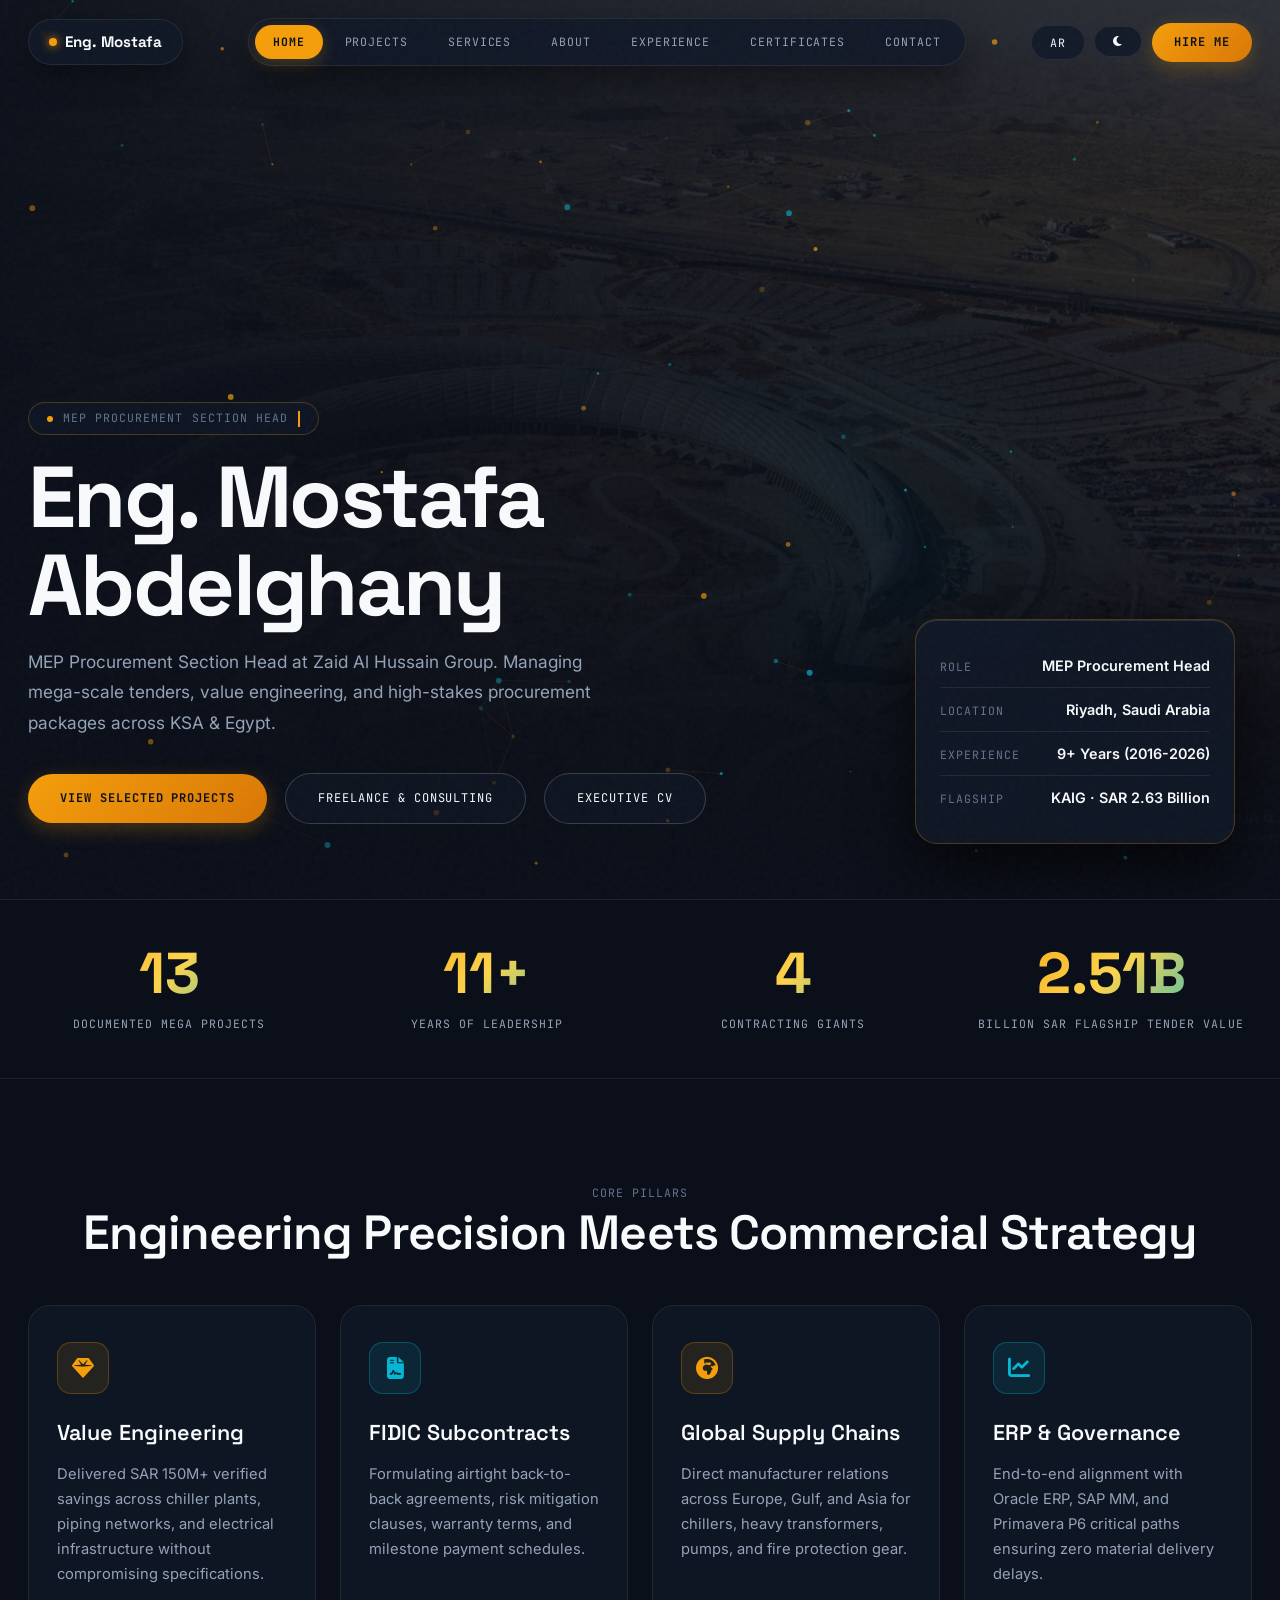
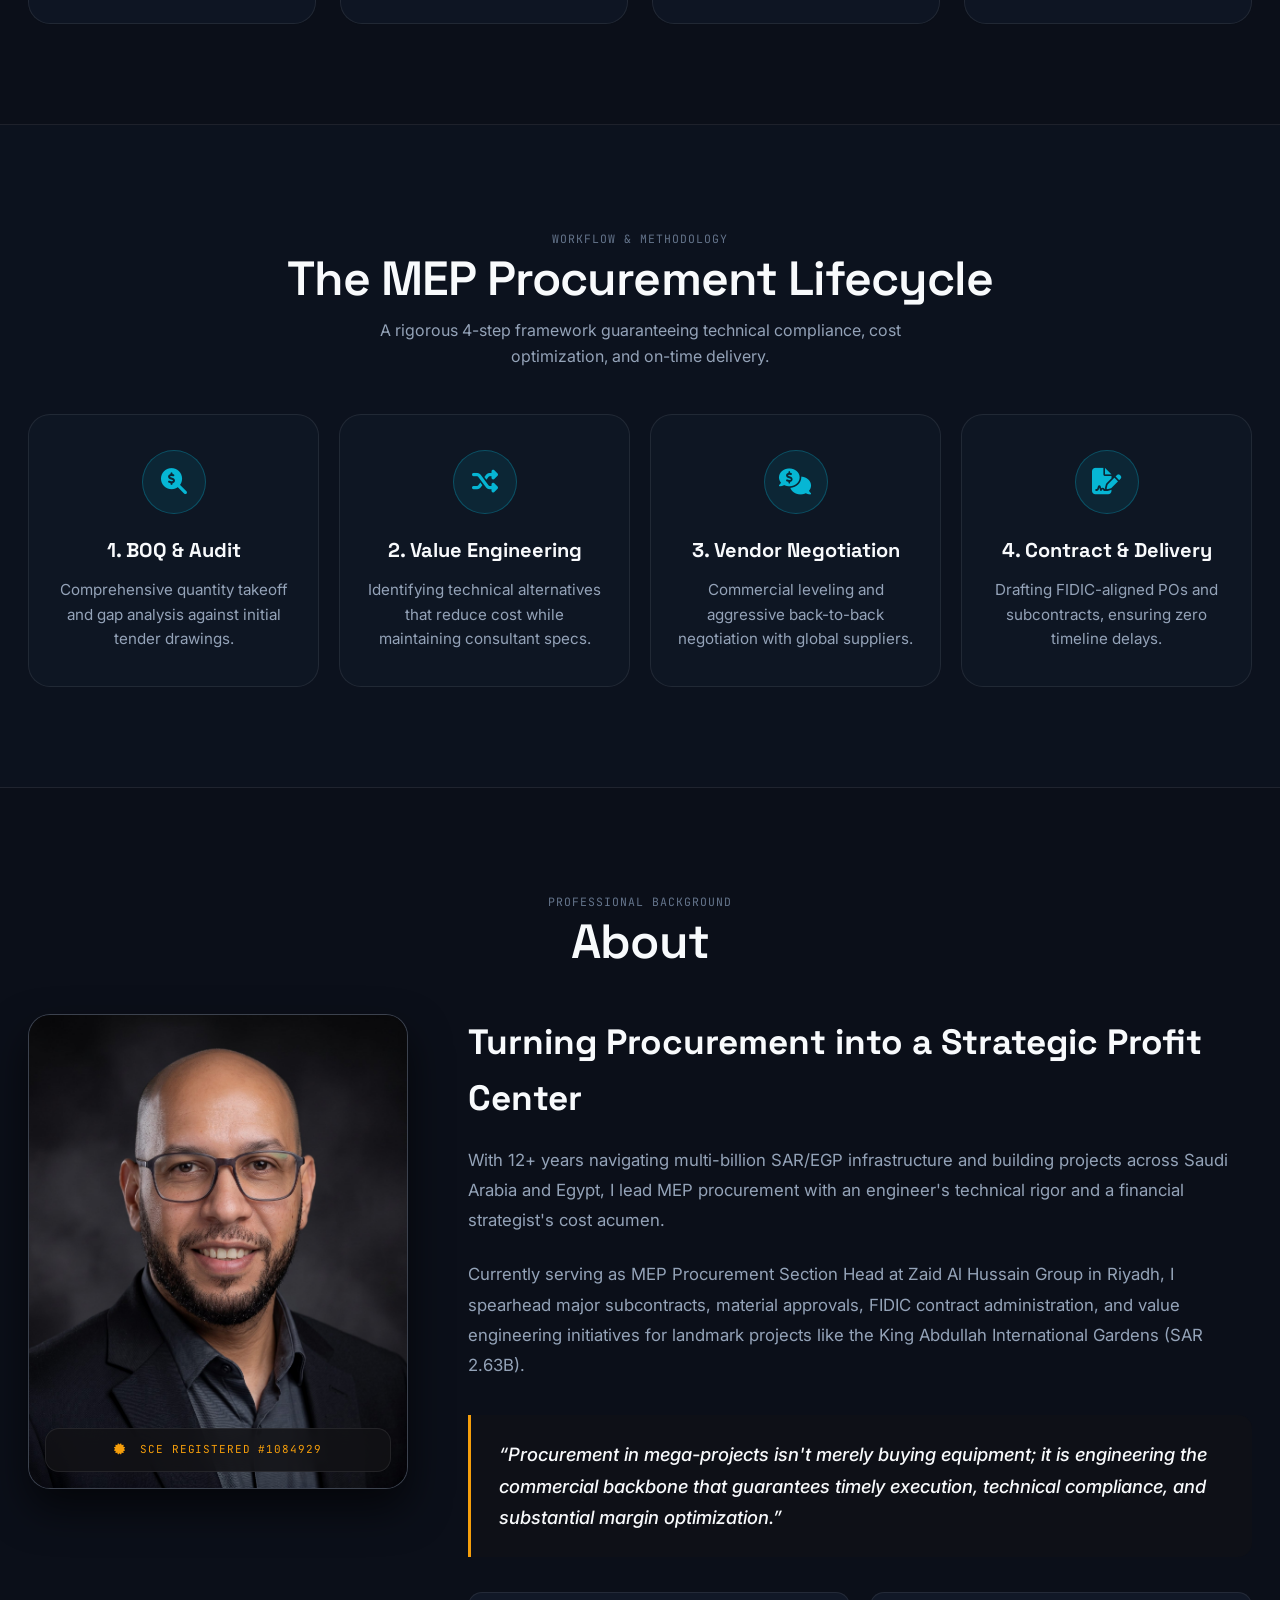
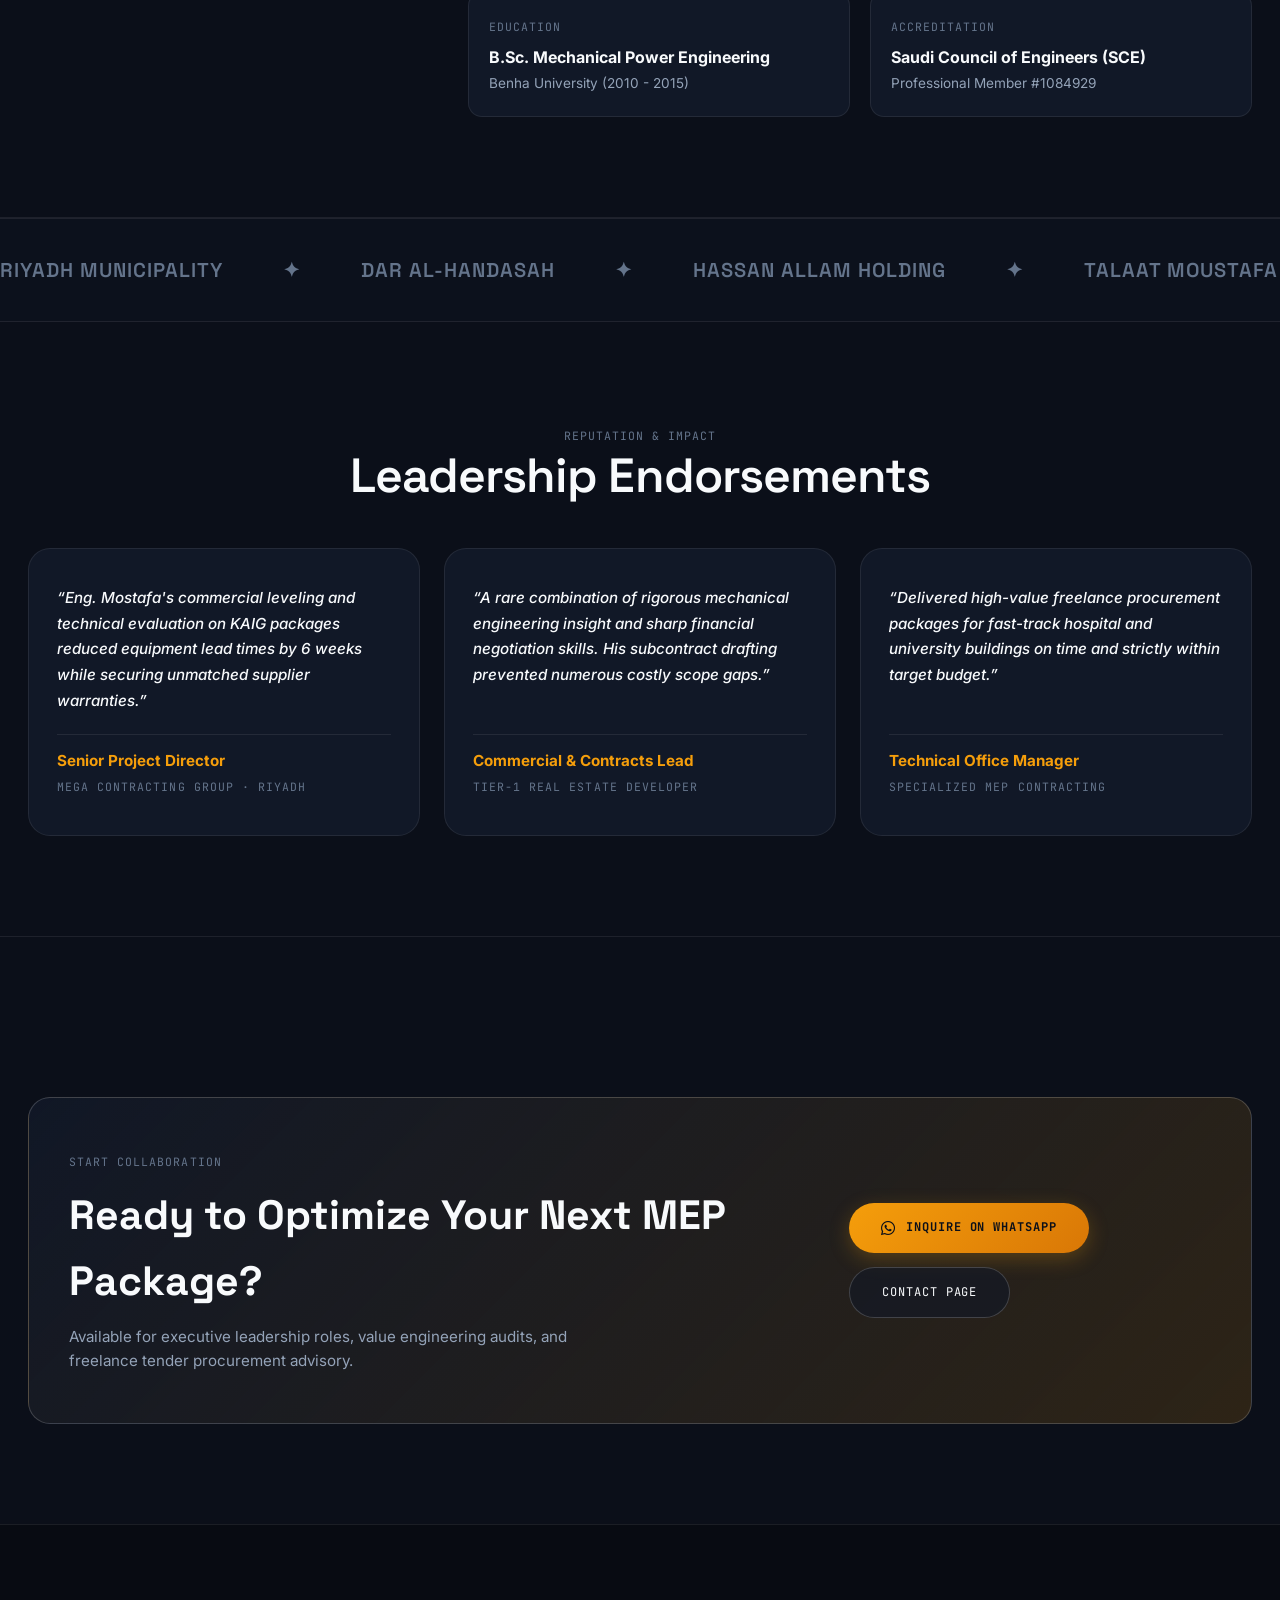
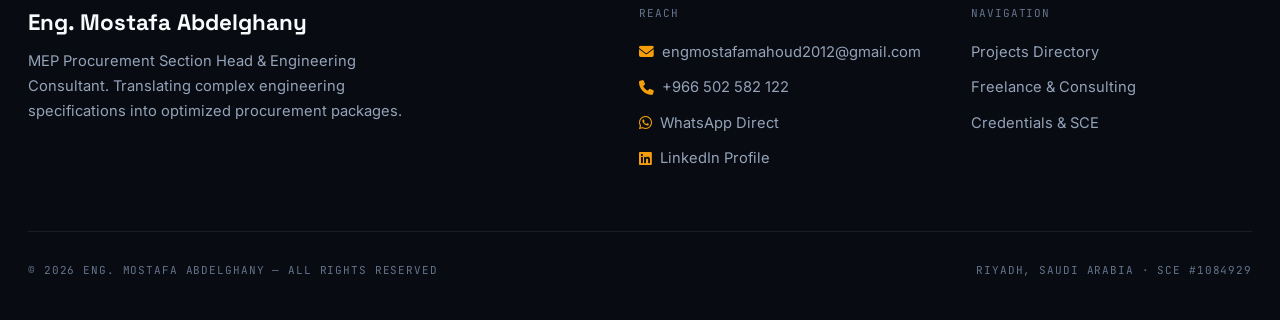
==== commit 7d05b7e1: "Fix text adjustments (9 to 12 years), title cleanup (About), remove software marquee, and remove Abo" ====
--- a/index.html
+++ b/index.html
@@ -105,7 +105,7 @@
           <div class="stat-mono-label" data-en="Documented Mega Projects" data-ar="مشاريع كبرى موثقة">Documented Mega Projects</div>
         </div>
         <div class="stat-cell">
-          <div class="stat-big-number animate-counter" data-target="9" data-suffix="+">0</div>
+          <div class="stat-big-number animate-counter" data-target="12" data-suffix="+">0</div>
           <div class="stat-mono-label" data-en="Years of Leadership" data-ar="سنوات خبرة قيادية">Years of Leadership</div>
         </div>
         <div class="stat-cell">
@@ -197,7 +197,7 @@
     <div class="container">
       <div class="section-heading-block" style="text-align:center;">
         <span class="label gold-text" data-en="Professional Background" data-ar="?????? ??????? ????????">Professional Background</span>
-        <h2 class="section-heading-title" data-en="About & Engineering Philosophy" data-ar="???? ??? ?????? ?????">About & Engineering Philosophy</h2>
+        <h2 class="section-heading-title" data-en="About" data-ar="???? ???">About</h2>
       </div>
 
       <div class="about-architect-grid" style="margin-top: 40px;">
@@ -214,8 +214,8 @@
         <!-- Bio & Philosophy -->
         <div>
           <h2 class="font-display" style="font-size:2.2rem;font-weight:700;color:var(--ink);margin-bottom:18px;" data-en="Turning Procurement into a Strategic Profit Center" data-ar="????? ????????? ??? ???? ????? ????????? ????????">Turning Procurement into a Strategic Profit Center</h2>
-          <p class="about-bio-text" data-en="With 9+ years navigating multi-billion SAR/EGP infrastructure and building projects across Saudi Arabia and Egypt, I lead MEP procurement with an engineer's technical rigor and a financial strategist's cost acumen." data-ar="????? ???? ?? 9 ????? ?? ????? ??????? ???????? ?????? ??????? ???????? ????????? ?? ???????? ????? ???? ????????? ??????????????? ?????? ????? ????? ????? ??? ????????? ???? ???? ???? ?????.">With 9+ years navigating multi-billion SAR/EGP infrastructure and building projects across Saudi Arabia and Egypt, I lead MEP procurement with an engineer's technical rigor and a financial strategist's cost acumen.</p>
-          <p class="about-bio-text" data-en="Currently serving as MEP Procurement Section Head at Zaid Al Hussain Group in Riyadh, I spearhead major subcontracts, material approvals, FIDIC contract administration, and value engineering initiatives for landmark projects like the King Abdullah International Gardens (SAR 2.63B)." data-ar="???? ?????? ???? ???? ??? ????????? ??????????????? ??????? ??? ?????? ??????? ?? ??????? ???? ???? ?????? ????????? ???????? ??????? ???? ???????? ?????? ?????? ??????? ?????? ??? ????? ????? ??????? ???????? (2.63 ????? ????).">Currently serving as MEP Procurement Section Head at Zaid Al Hussain Group in Riyadh, I spearhead major subcontracts, material approvals, FIDIC contract administration, and value engineering initiatives for landmark projects like the King Abdullah International Gardens (SAR 2.63B).</p>
+          <p class="about-bio-text" data-en="With 12+ years navigating multi-billion SAR/EGP infrastructure and building projects across Saudi Arabia and Egypt, I lead MEP procurement with an engineer's technical rigor and a financial strategist's cost acumen." data-ar="????? ???? ?? 12 ??? ?? ????? ??????? ???????? ?????? ??????? ???????? ????????? ?? ???????? ????? ???? ????????? ??????????????? ?????? ????? ????? ????? ??? ????????? ???? ???? ???? ?????.">With 12+ years navigating multi-billion SAR/EGP infrastructure and building projects across Saudi Arabia and Egypt, I lead MEP procurement with an engineer's technical rigor and a financial strategist's cost acumen.</p>
+          <p class="about-bio-text" data-en="Currently serving as MEP Procurement Section Head at Zaid Al Hussain Group in Riyadh, I spearhead major subcontracts, material approvals, FIDIC contract administration, and value engineering initiatives for landmark projects like the King Abdullah International Gardens (SAR 2.63B)." data-ar="???? ?????? ???? ???? ??? ????????? ??????????????? ??????? ????? ?? ??????? ???? ???? ?????? ????????? ???????? ??????? ???? ???????? ?????? ?????? ??????? ?????? ??? ????? ????? ??????? ???????? (2.63 ????? ????).">Currently serving as MEP Procurement Section Head at Zaid Al Hussain Group in Riyadh, I spearhead major subcontracts, material approvals, FIDIC contract administration, and value engineering initiatives for landmark projects like the King Abdullah International Gardens (SAR 2.63B).</p>
 
           <div class="philosophy-callout-card">
             <div class="philosophy-quote" data-en="&ldquo;Procurement in mega-projects isn't merely buying equipment; it is engineering the commercial backbone that guarantees timely execution, technical compliance, and substantial margin optimization.&rdquo;" data-ar="&ldquo;????????? ?? ???????? ?????? ???? ???? ???? ?????? ?? ?? ????? ?????? ?????? ??????? ???? ???? ??????? ?? ????? ??????? ???????? ??????? ?????? ???? ????? ?????.&rdquo;">&ldquo;Procurement in mega-projects isn't merely buying equipment; it is engineering the commercial backbone that guarantees timely execution, technical compliance, and substantial margin optimization.&rdquo;</div>
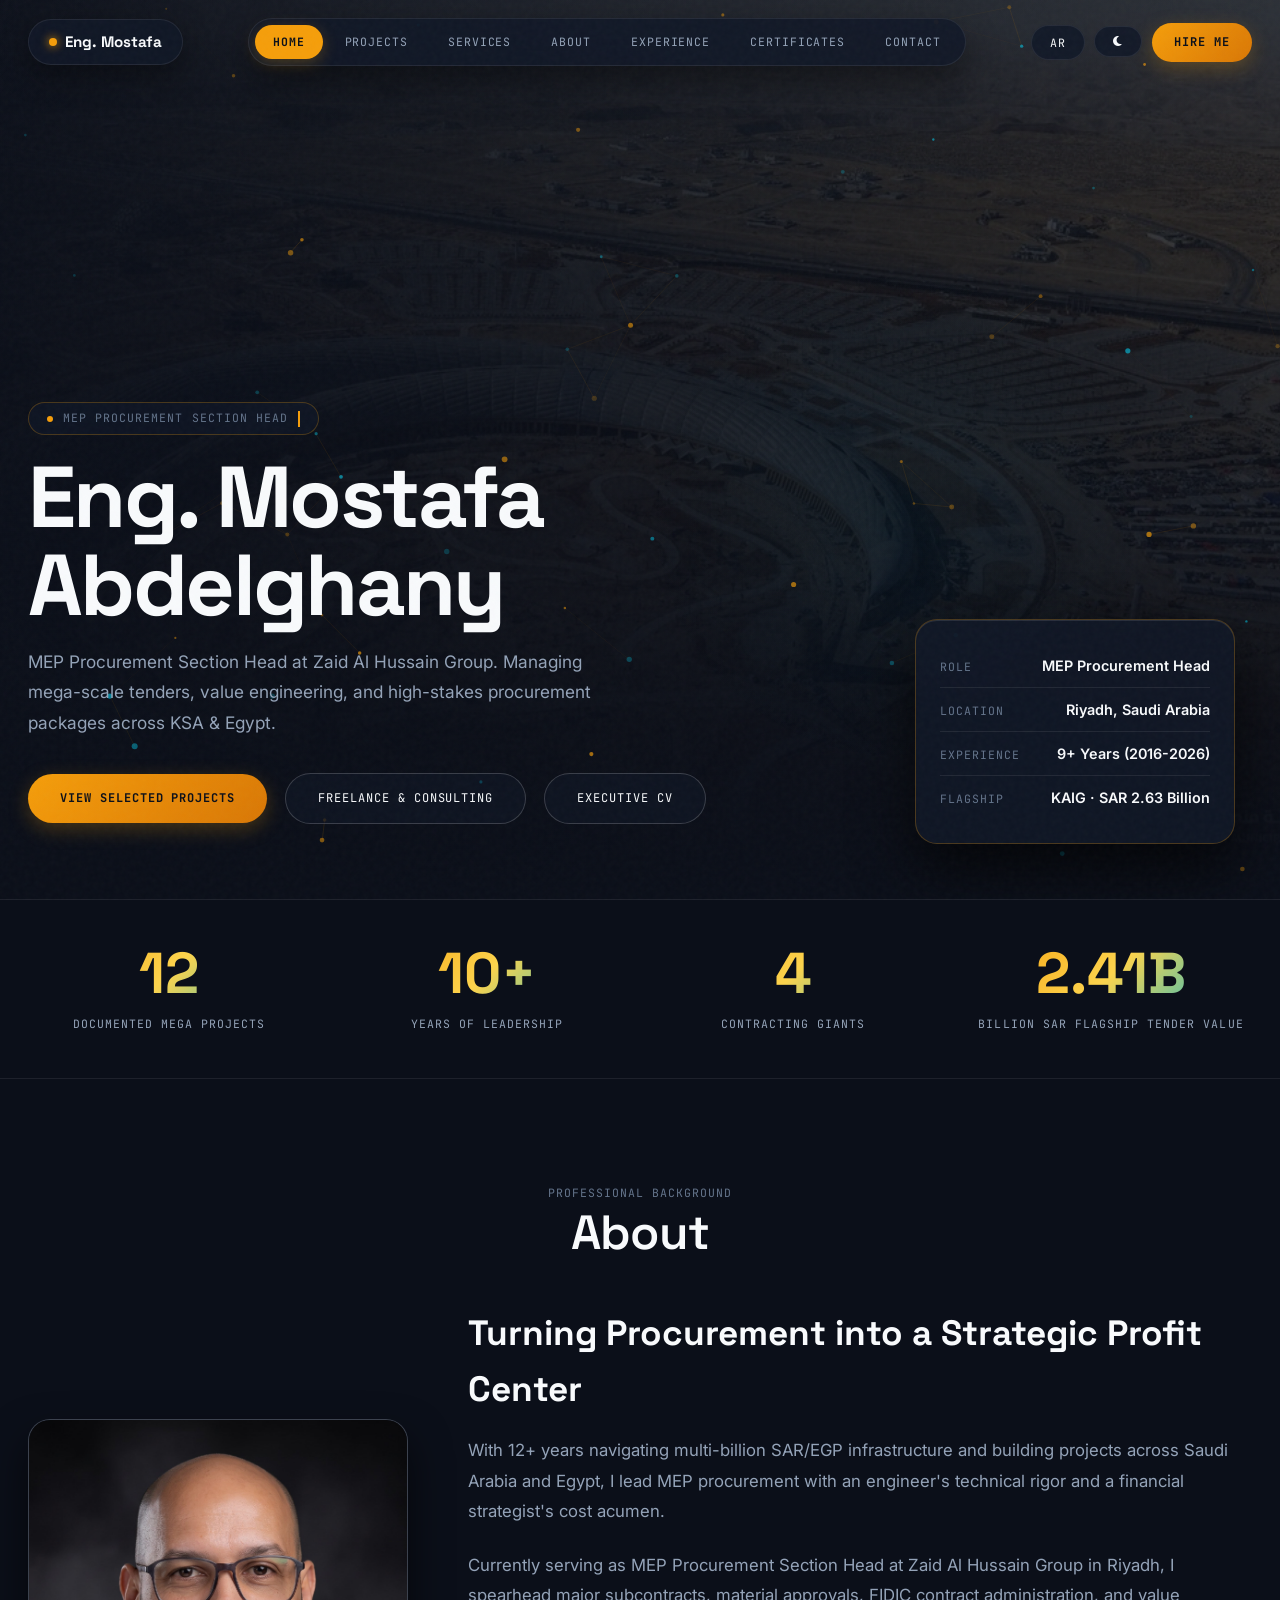
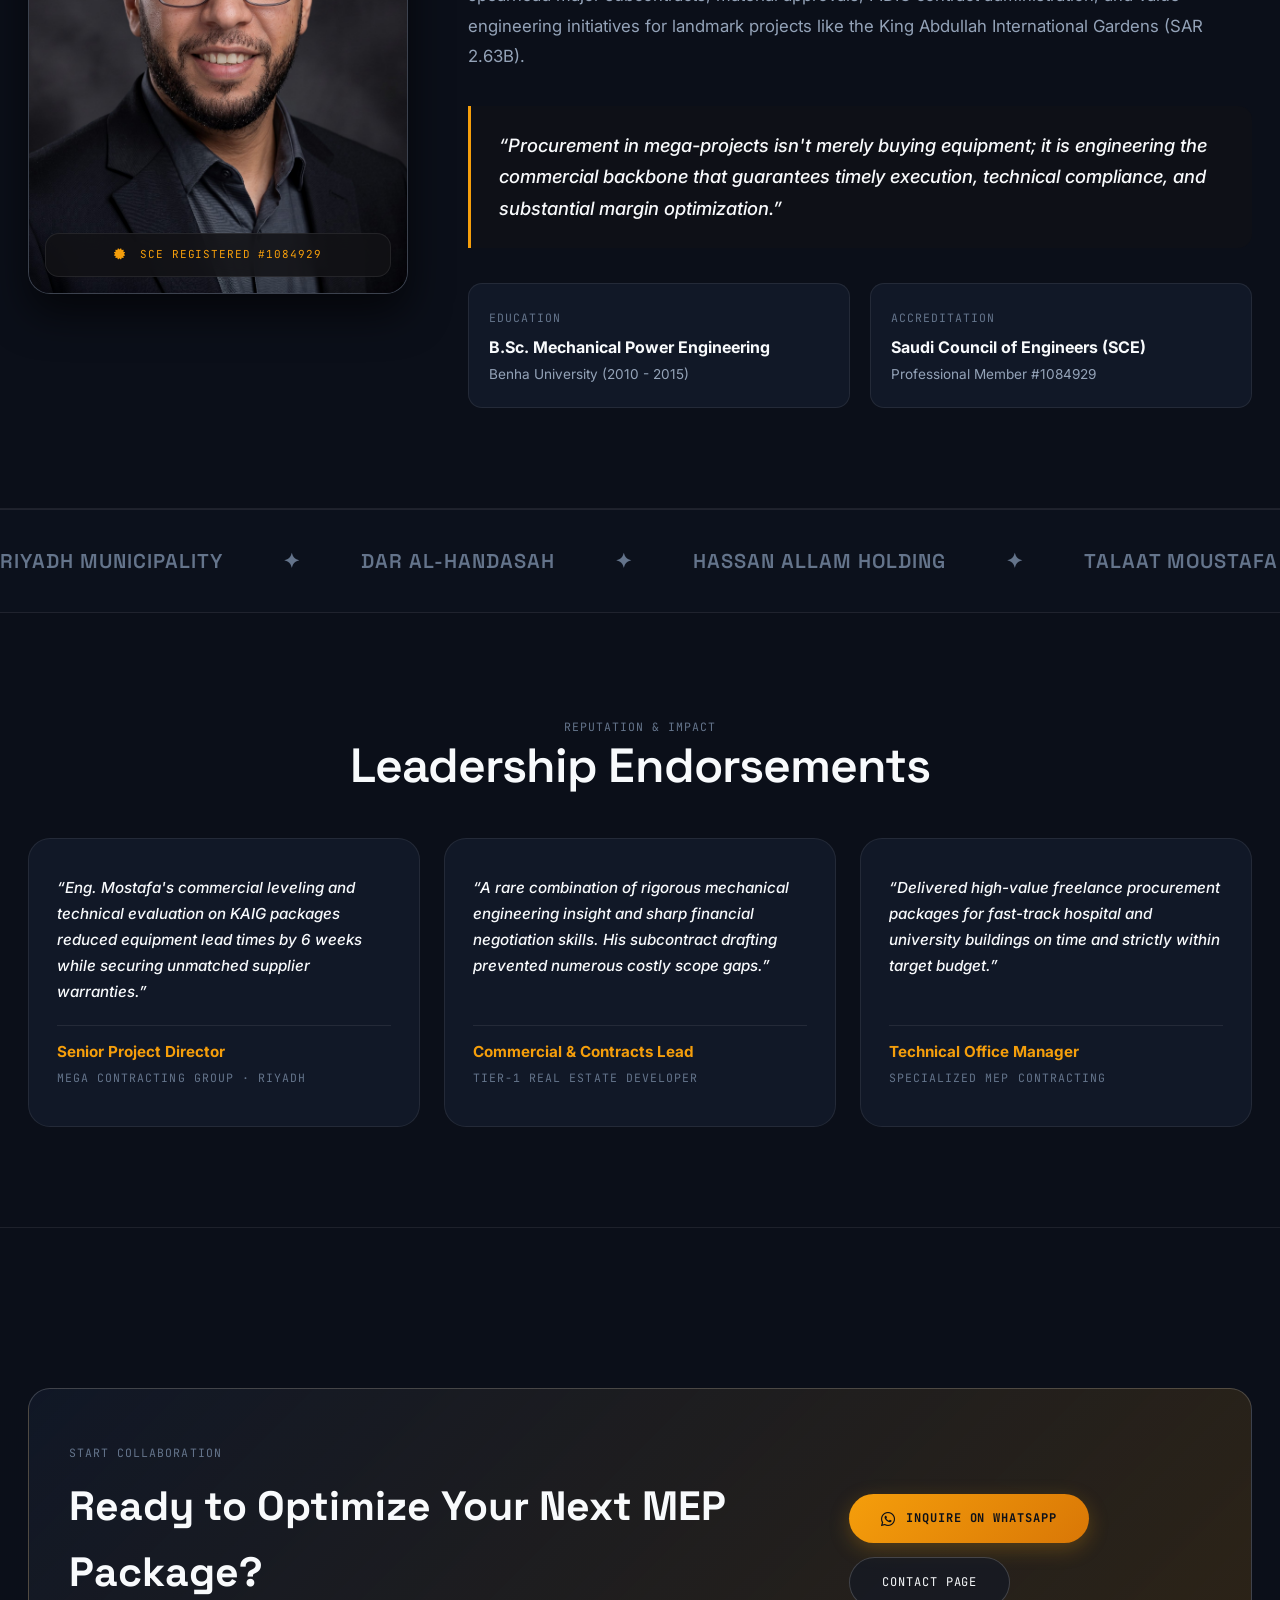
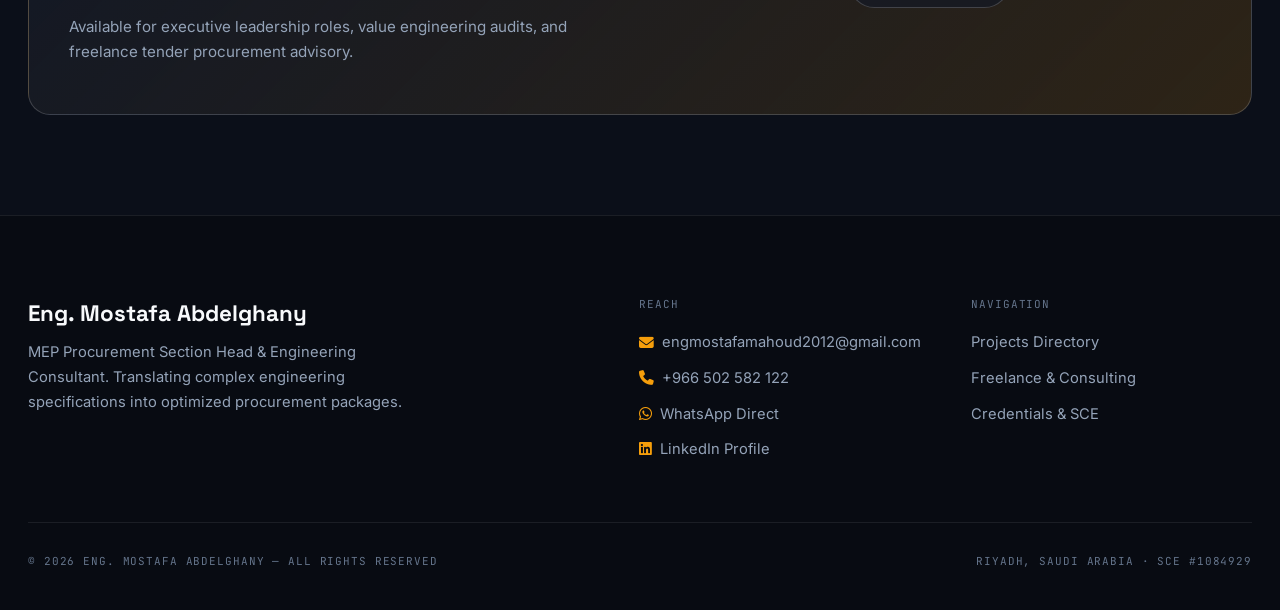
==== commit 6cf37a16: "Fix alignments (center tilt-card contents, center about-grid vertically). Move Core Pillars and Work" ====
--- a/index.html
+++ b/index.html
@@ -120,78 +120,6 @@
     </div>
   </section>
 
-  <!-- 3. CORE VALUE PILLARS (3D TILT CARDS) -->
-  <section class="section-wrapper">
-    <div class="container">
-      <div class="section-heading-block" style="text-align:center;">
-        <span class="label gold-text" data-en="Core Pillars" data-ar="ركائز القوة الهندسية">Core Pillars</span>
-        <h2 class="section-heading-title" data-en="Engineering Precision Meets Commercial Strategy" data-ar="دقة الهندسة تلتقي مع الاستراتيجية التجارية">Engineering Precision Meets Commercial Strategy</h2>
-      </div>
-
-      <div class="tilt-cards-grid">
-        <div class="tilt-card-item">
-          <div class="tilt-icon-box"><i class="fas fa-gem"></i></div>
-          <h3 class="tilt-card-title" data-en="Value Engineering" data-ar="هندسة القيمة">Value Engineering</h3>
-          <p class="tilt-card-desc" data-en="Delivered SAR 150M+ verified savings across chiller plants, piping networks, and electrical infrastructure without compromising specifications." data-ar="تحقيق وفورات مثبتة تجاوزت 150 مليون ريال في محطات التبريد، الشبكات، والأنظمة الكهربائية دون المساس بالمواصفات.">Delivered SAR 150M+ verified savings across chiller plants, piping networks, and electrical infrastructure without compromising specifications.</p>
-        </div>
-
-        <div class="tilt-card-item">
-          <div class="tilt-icon-box" style="color:var(--accent-cyan);border-color:rgba(6,182,212,0.3);background:rgba(6,182,212,0.1);"><i class="fas fa-file-contract"></i></div>
-          <h3 class="tilt-card-title" data-en="FIDIC Subcontracts" data-ar="عقود الفيديك والباطن">FIDIC Subcontracts</h3>
-          <p class="tilt-card-desc" data-en="Formulating airtight back-to-back agreements, risk mitigation clauses, warranty terms, and milestone payment schedules." data-ar="صياغة عقود باطن متطابقة مع العقد الرئيسي (Back-to-Back) وضبط جداول الدفعات والضمانات البنكية.">Formulating airtight back-to-back agreements, risk mitigation clauses, warranty terms, and milestone payment schedules.</p>
-        </div>
-
-        <div class="tilt-card-item">
-          <div class="tilt-icon-box"><i class="fas fa-globe-africa"></i></div>
-          <h3 class="tilt-card-title" data-en="Global Supply Chains" data-ar="سلاسل التوريد الدولية">Global Supply Chains</h3>
-          <p class="tilt-card-desc" data-en="Direct manufacturer relations across Europe, Gulf, and Asia for chillers, heavy transformers, pumps, and fire protection gear." data-ar="قنوات استيراد مباشرة مع كبرى المصانع العالمية في أوروبا والخليج للمعدات الثقيلة ومحطات الضخ.">Direct manufacturer relations across Europe, Gulf, and Asia for chillers, heavy transformers, pumps, and fire protection gear.</p>
-        </div>
-
-        <div class="tilt-card-item">
-          <div class="tilt-icon-box" style="color:var(--accent-cyan);border-color:rgba(6,182,212,0.3);background:rgba(6,182,212,0.1);"><i class="fas fa-chart-line"></i></div>
-          <h3 class="tilt-card-title" data-en="ERP & Governance" data-ar="أنظمة ERP وحوكمة الشراء">ERP & Governance</h3>
-          <p class="tilt-card-desc" data-en="End-to-end alignment with Oracle ERP, SAP MM, and Primavera P6 critical paths ensuring zero material delivery delays." data-ar="ربط دورة المشتريات بالمسار الحرج في Primavera P6 وأنظمة Oracle و SAP لضمان التوريد دون تأخير.">End-to-end alignment with Oracle ERP, SAP MM, and Primavera P6 critical paths ensuring zero material delivery delays.</p>
-        </div>
-      </div>
-    </div>
-  </section>
-
-  <!-- 4. PROCUREMENT METHODOLOGY (Replaced Slider) -->
-  <section class="section-wrapper" style="background:rgba(17, 24, 39, 0.4);">
-    <div class="container">
-      <div class="section-heading-block" style="text-align:center;">
-        <span class="label cyan-text" data-en="Workflow & Methodology" data-ar="منهجية العمل">Workflow & Methodology</span>
-        <h2 class="section-heading-title" data-en="The MEP Procurement Lifecycle" data-ar="دورة حياة المشتريات الهندسية">The MEP Procurement Lifecycle</h2>
-        <p style="color:var(--ink-dim);max-width:600px;margin:12px auto 0;" data-en="A rigorous 4-step framework guaranteeing technical compliance, cost optimization, and on-time delivery." data-ar="إطار عمل صارم من 4 خطوات يضمن المطابقة الفنية، وتقليل التكاليف، والتسليم في الموعد المحدد.">A rigorous 4-step framework guaranteeing technical compliance, cost optimization, and on-time delivery.</p>
-      </div>
-
-      <div class="workflow-grid">
-        <div class="workflow-step">
-          <div class="workflow-icon"><i class="fas fa-search-dollar"></i></div>
-          <h3 class="workflow-title" data-en="1. BOQ & Audit" data-ar="1. حصر وتدقيق الكميات">1. BOQ & Audit</h3>
-          <p class="workflow-desc" data-en="Comprehensive quantity takeoff and gap analysis against initial tender drawings." data-ar="حصر كميات دقيق ومطابقته مع المخططات ومستندات الطرح لتلافي العجوزات.">Comprehensive quantity takeoff and gap analysis against initial tender drawings.</p>
-        </div>
-        <div class="workflow-step">
-          <div class="workflow-icon"><i class="fas fa-random"></i></div>
-          <h3 class="workflow-title" data-en="2. Value Engineering" data-ar="2. هندسة القيمة">2. Value Engineering</h3>
-          <p class="workflow-desc" data-en="Identifying technical alternatives that reduce cost while maintaining consultant specs." data-ar="طرح بدائل فنية تقلل التكلفة الإجمالية مع الحفاظ التام على مواصفات واعتماد الاستشاري.">Identifying technical alternatives that reduce cost while maintaining consultant specs.</p>
-        </div>
-        <div class="workflow-step">
-          <div class="workflow-icon"><i class="fas fa-comments-dollar"></i></div>
-          <h3 class="workflow-title" data-en="3. Vendor Negotiation" data-ar="3. التفاوض المالي والفني">3. Vendor Negotiation</h3>
-          <p class="workflow-desc" data-en="Commercial leveling and aggressive back-to-back negotiation with global suppliers." data-ar="مقارنة العروض وتفريغها، وإدارة مفاوضات حازمة مع الموردين لتحقيق أعلى وفر.">Commercial leveling and aggressive back-to-back negotiation with global suppliers.</p>
-        </div>
-        <div class="workflow-step">
-          <div class="workflow-icon"><i class="fas fa-file-signature"></i></div>
-          <h3 class="workflow-title" data-en="4. Contract & Delivery" data-ar="4. التعاقد والتوريد">4. Contract & Delivery</h3>
-          <p class="workflow-desc" data-en="Drafting FIDIC-aligned POs and subcontracts, ensuring zero timeline delays." data-ar="صياغة عقود وأوامر شراء صارمة لحماية المشروع وضمان التدفق الزمني للمواد.">Drafting FIDIC-aligned POs and subcontracts, ensuring zero timeline delays.</p>
-        </div>
-      </div>
-    </div>
-  </section>
-
-
-
   <!-- 7. ABOUT & PROFESSIONAL BACKGROUND (Moved from separate page) -->
   <section id="about" class="section-wrapper">
     <div class="container">
--- a/styles/main.css
+++ b/styles/main.css
@@ -611,6 +611,7 @@
 }
 
 .tilt-card-item {
+  text-align: center;
   background: var(--bg-card);
   backdrop-filter: blur(16px);
   border: 1px solid var(--line);
@@ -628,6 +629,7 @@
 }
 
 .tilt-icon-box {
+  margin: 0 auto 24px;
   width: 52px;
   height: 52px;
   border-radius: var(--radius-md);
@@ -638,7 +640,7 @@
   justify-content: center;
   color: var(--accent);
   font-size: 22px;
-  margin-bottom: 22px;
+  margin-bottom:  0 auto 24px;
 }
 
 .tilt-card-title {
--- a/styles/pages.css
+++ b/styles/pages.css
@@ -42,7 +42,7 @@
   display: grid;
   grid-template-columns: 380px 1fr;
   gap: 60px;
-  align-items: start;
+  align-items: center;
 }
 
 .portrait-frame-box {
@@ -371,7 +371,7 @@
   display: grid;
   grid-template-columns: 1.4fr 1fr;
   gap: 50px;
-  align-items: start;
+  align-items: center;
 }
 
 .gallery-viewer-box {
@@ -676,3 +676,4 @@
   border-color: var(--accent);
   box-shadow: 0 0 0 2px rgba(212, 175, 55, 0.2);
 }
+
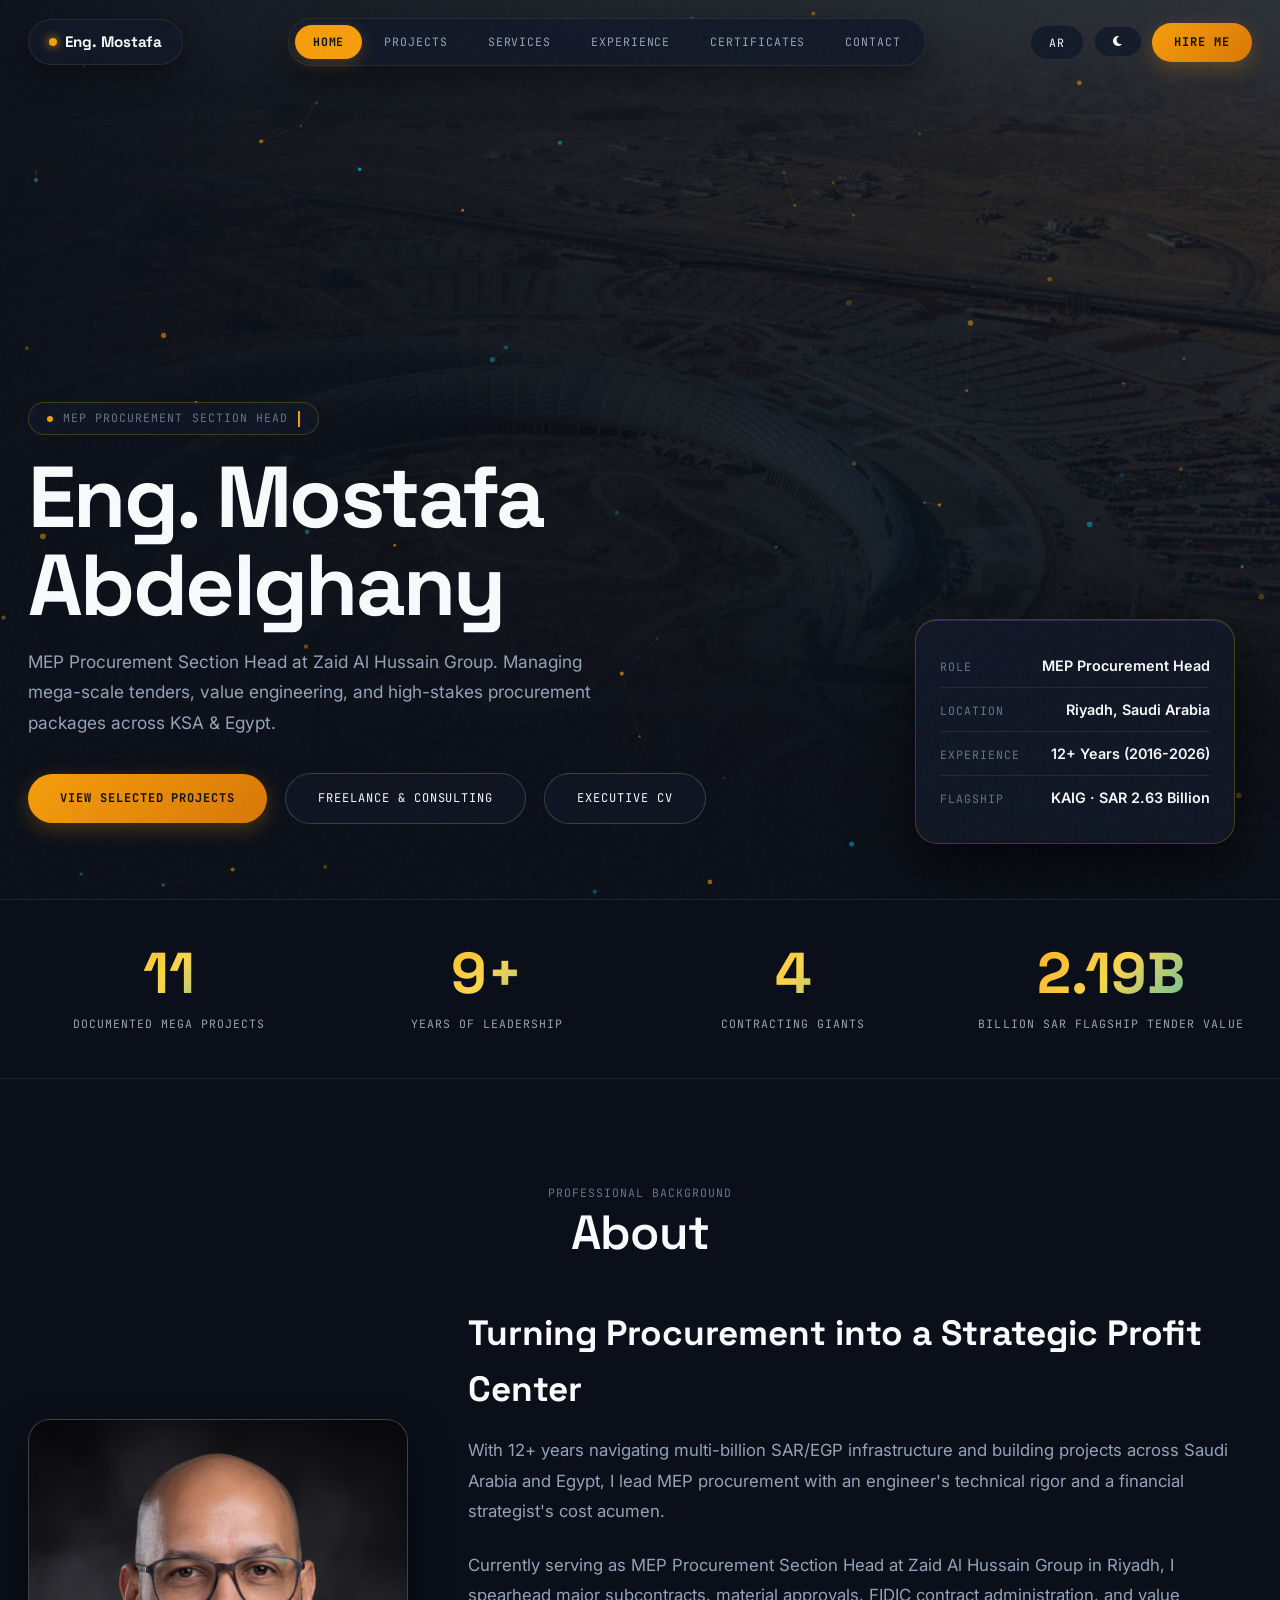
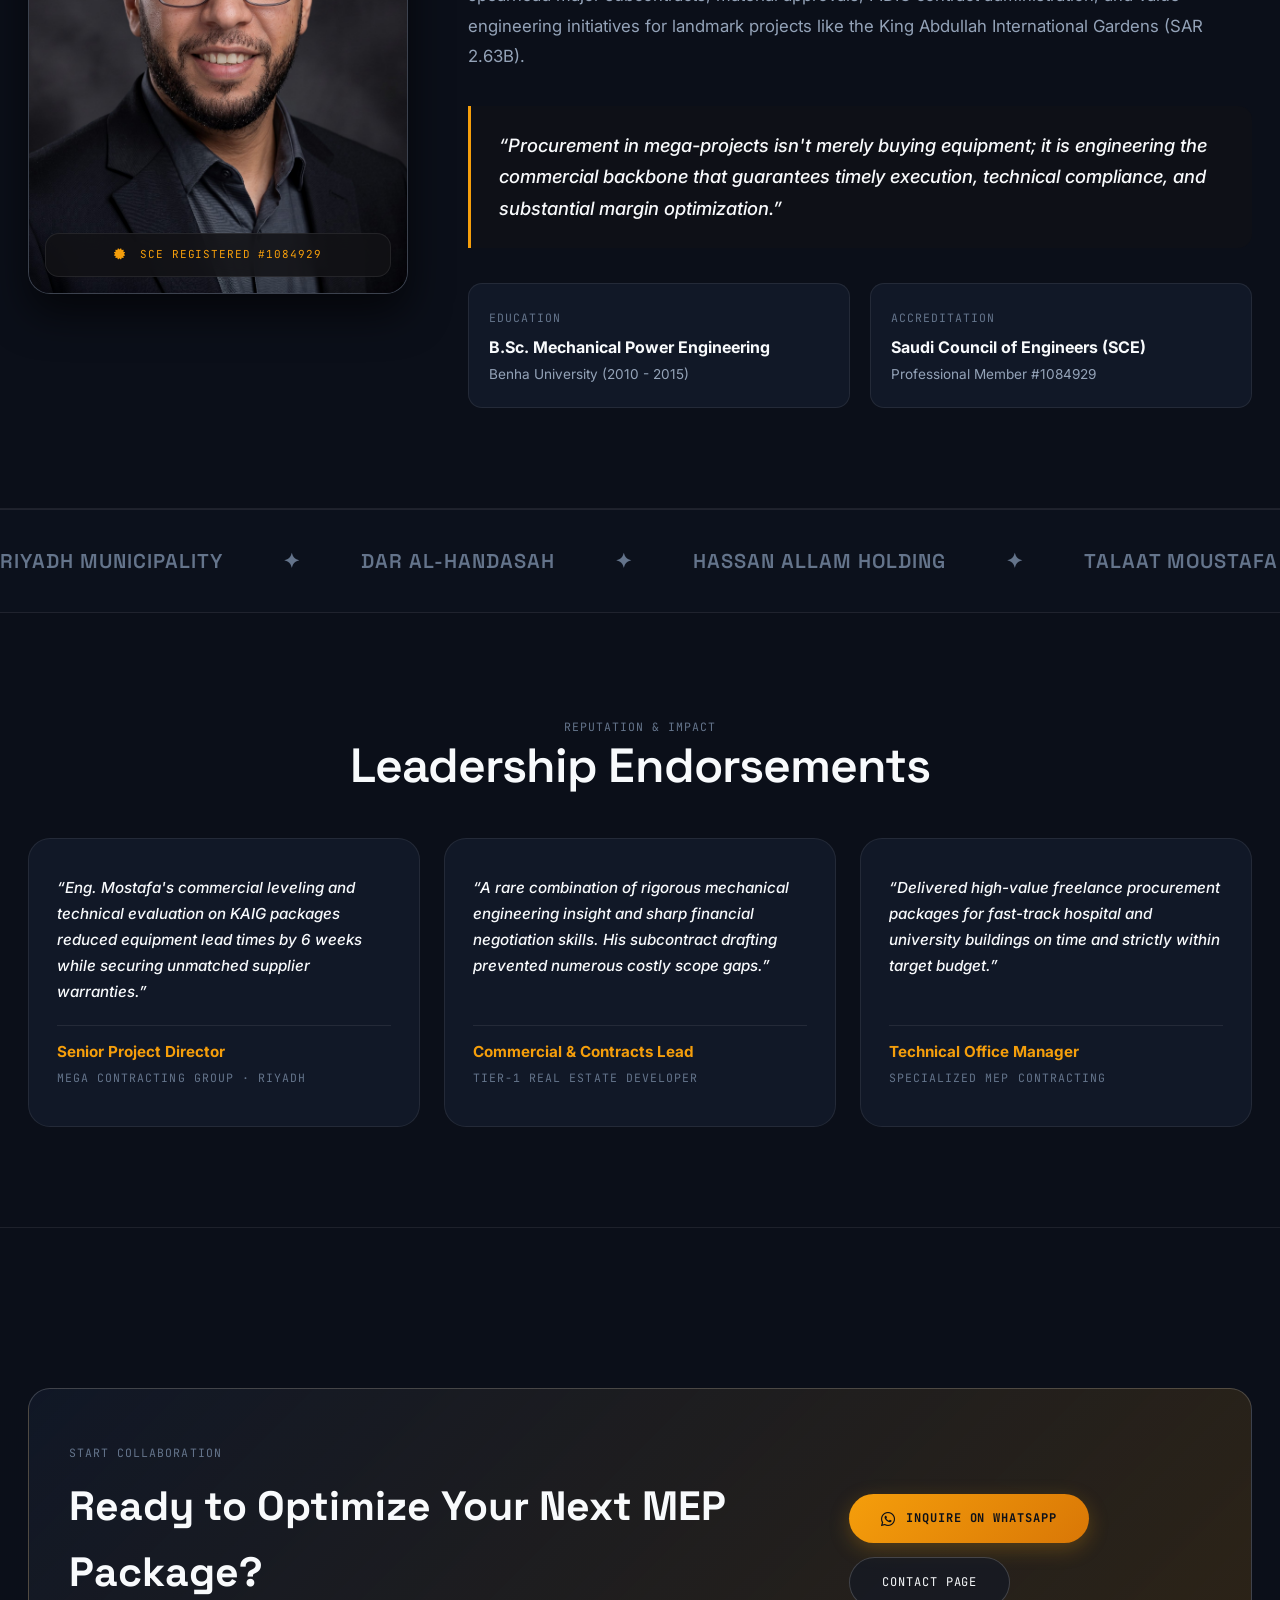
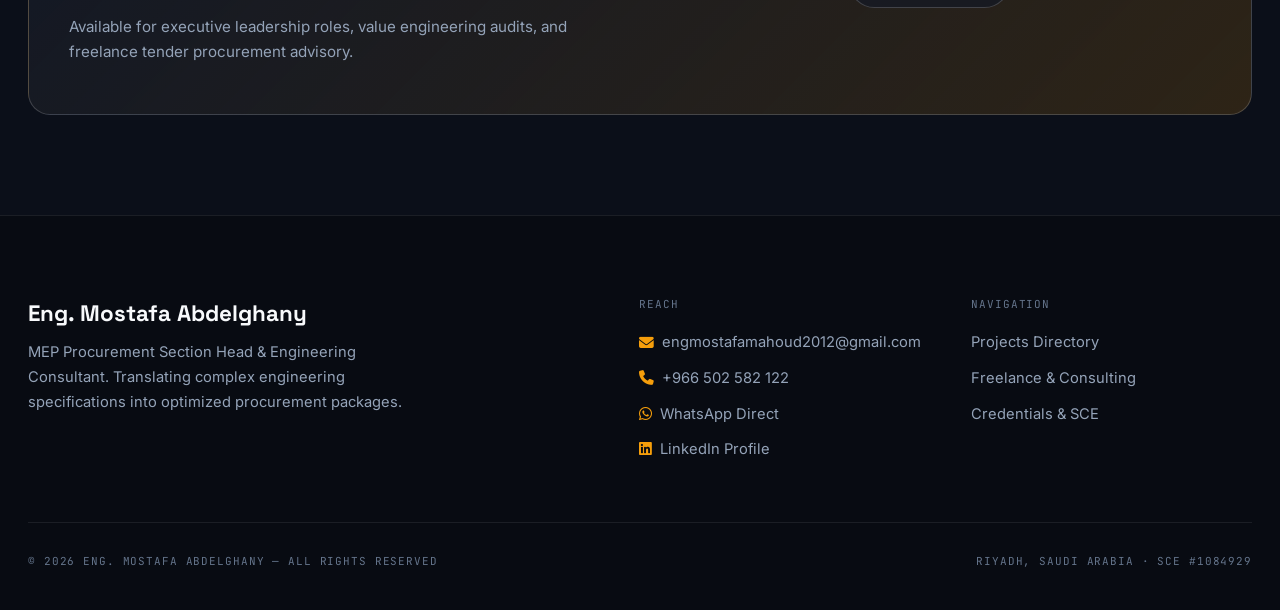
==== commit c4300ced: "Update years of experience to 12 globally across all pages" ====
--- a/index.html
+++ b/index.html
@@ -26,7 +26,6 @@
           <a class="nav-pill-link active" href="index.html" data-en="Home" data-ar="الرئيسية">Home</a>
 <a class="nav-pill-link" href="projects.html" data-en="Projects" data-ar="المشاريع">Projects</a>
 <a class="nav-pill-link" href="services.html" data-en="Services" data-ar="الخدمات">Services</a>
-<a class="nav-pill-link" href="index.html#about" data-en="About" data-ar="???? ???">About</a>
 <a class="nav-pill-link" href="experience.html" data-en="Experience" data-ar="الخبرات">Experience</a>
 <a class="nav-pill-link" href="certificates.html" data-en="Certificates" data-ar="الشهادات">Certificates</a>
 <a class="nav-pill-link" href="contact.html" data-en="Contact" data-ar="تواصل">Contact</a>
@@ -87,7 +86,7 @@
       </div>
       <div class="spotlight-row">
         <span class="label" data-en="Experience" data-ar="الخبرة">Experience</span>
-        <span class="spotlight-val" data-en="9+ Years (2016-2026)" data-ar="+9 سنوات (2016-2026)">9+ Years (2016-2026)</span>
+        <span class="spotlight-val" data-en="12+ Years (2016-2026)" data-ar="+12 ??? سنوات (2016-2026)">12+ Years (2016-2026)</span>
       </div>
       <div class="spotlight-row">
         <span class="label" data-en="Flagship" data-ar="المشروع الأكبر">Flagship</span>
--- a/styles/main.css
+++ b/styles/main.css
@@ -611,7 +611,6 @@
 }
 
 .tilt-card-item {
-  text-align: center;
   background: var(--bg-card);
   backdrop-filter: blur(16px);
   border: 1px solid var(--line);
@@ -629,7 +628,6 @@
 }
 
 .tilt-icon-box {
-  margin: 0 auto 24px;
   width: 52px;
   height: 52px;
   border-radius: var(--radius-md);
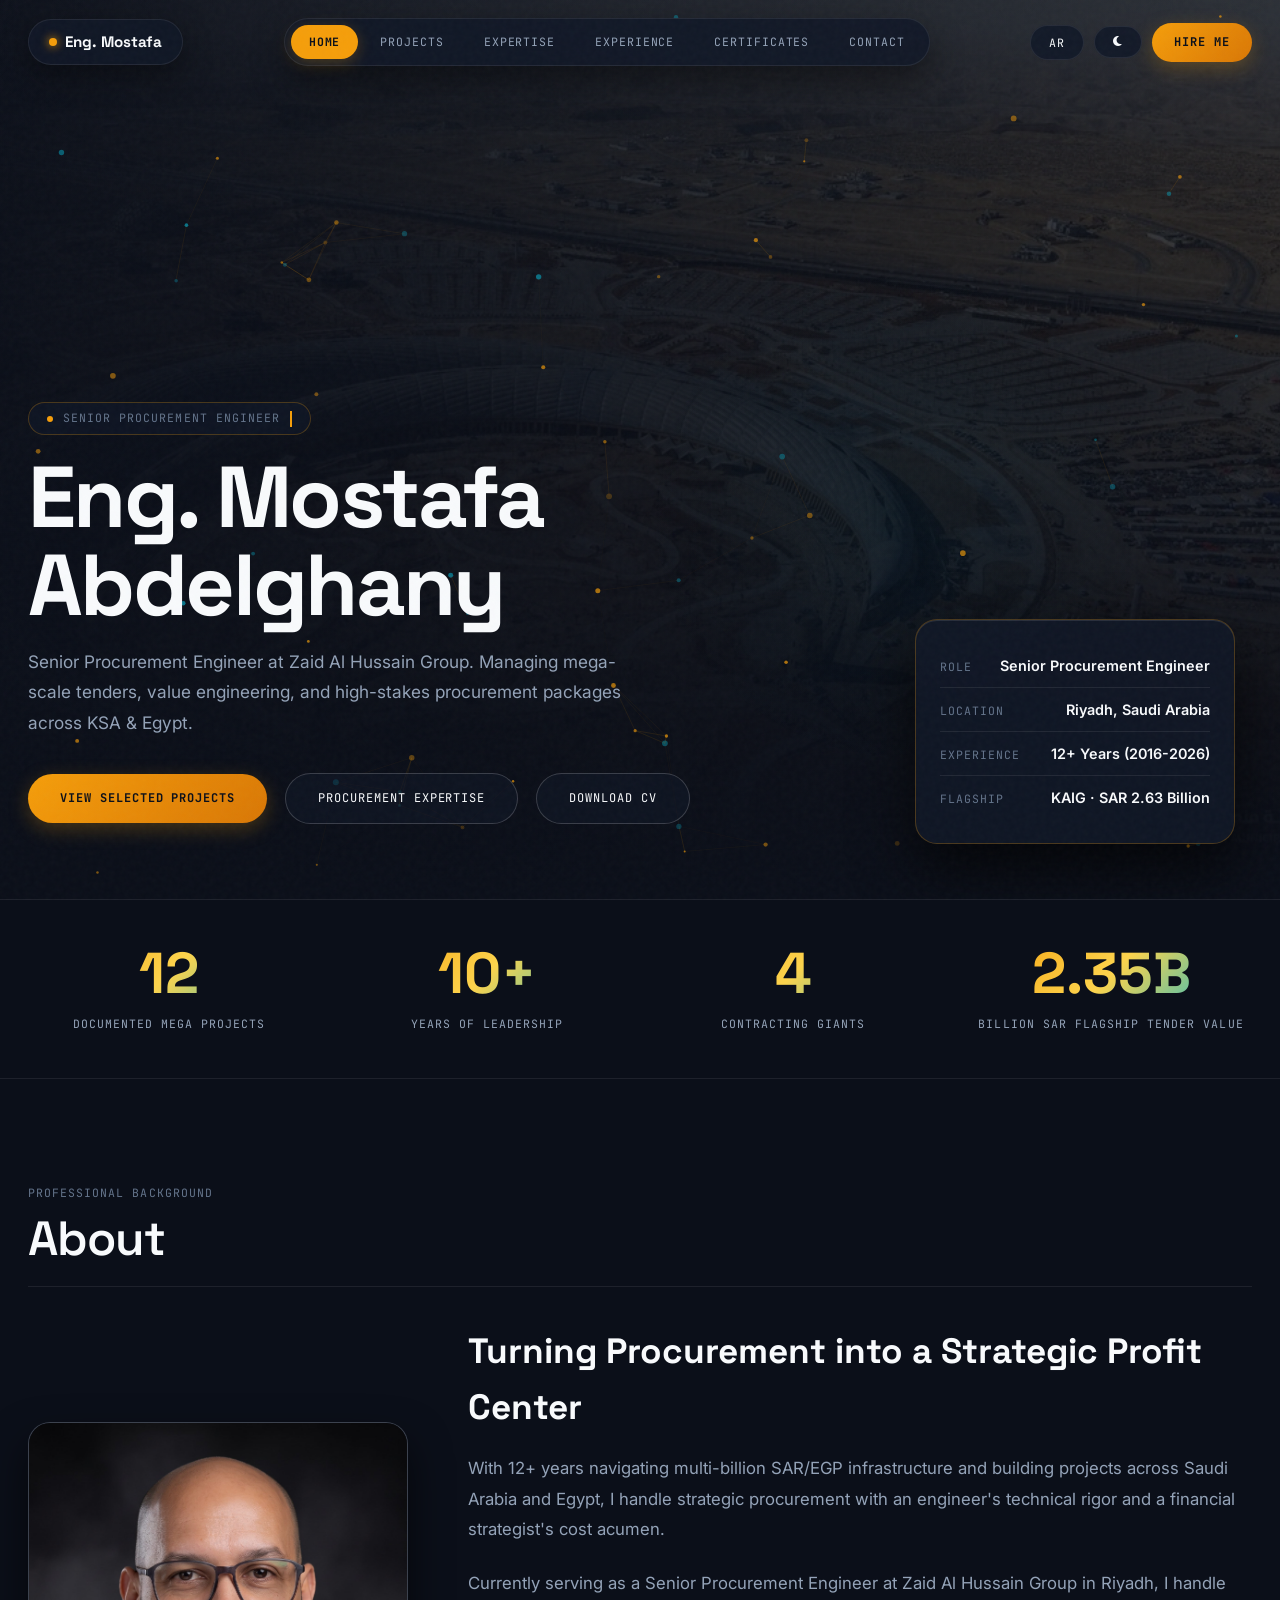
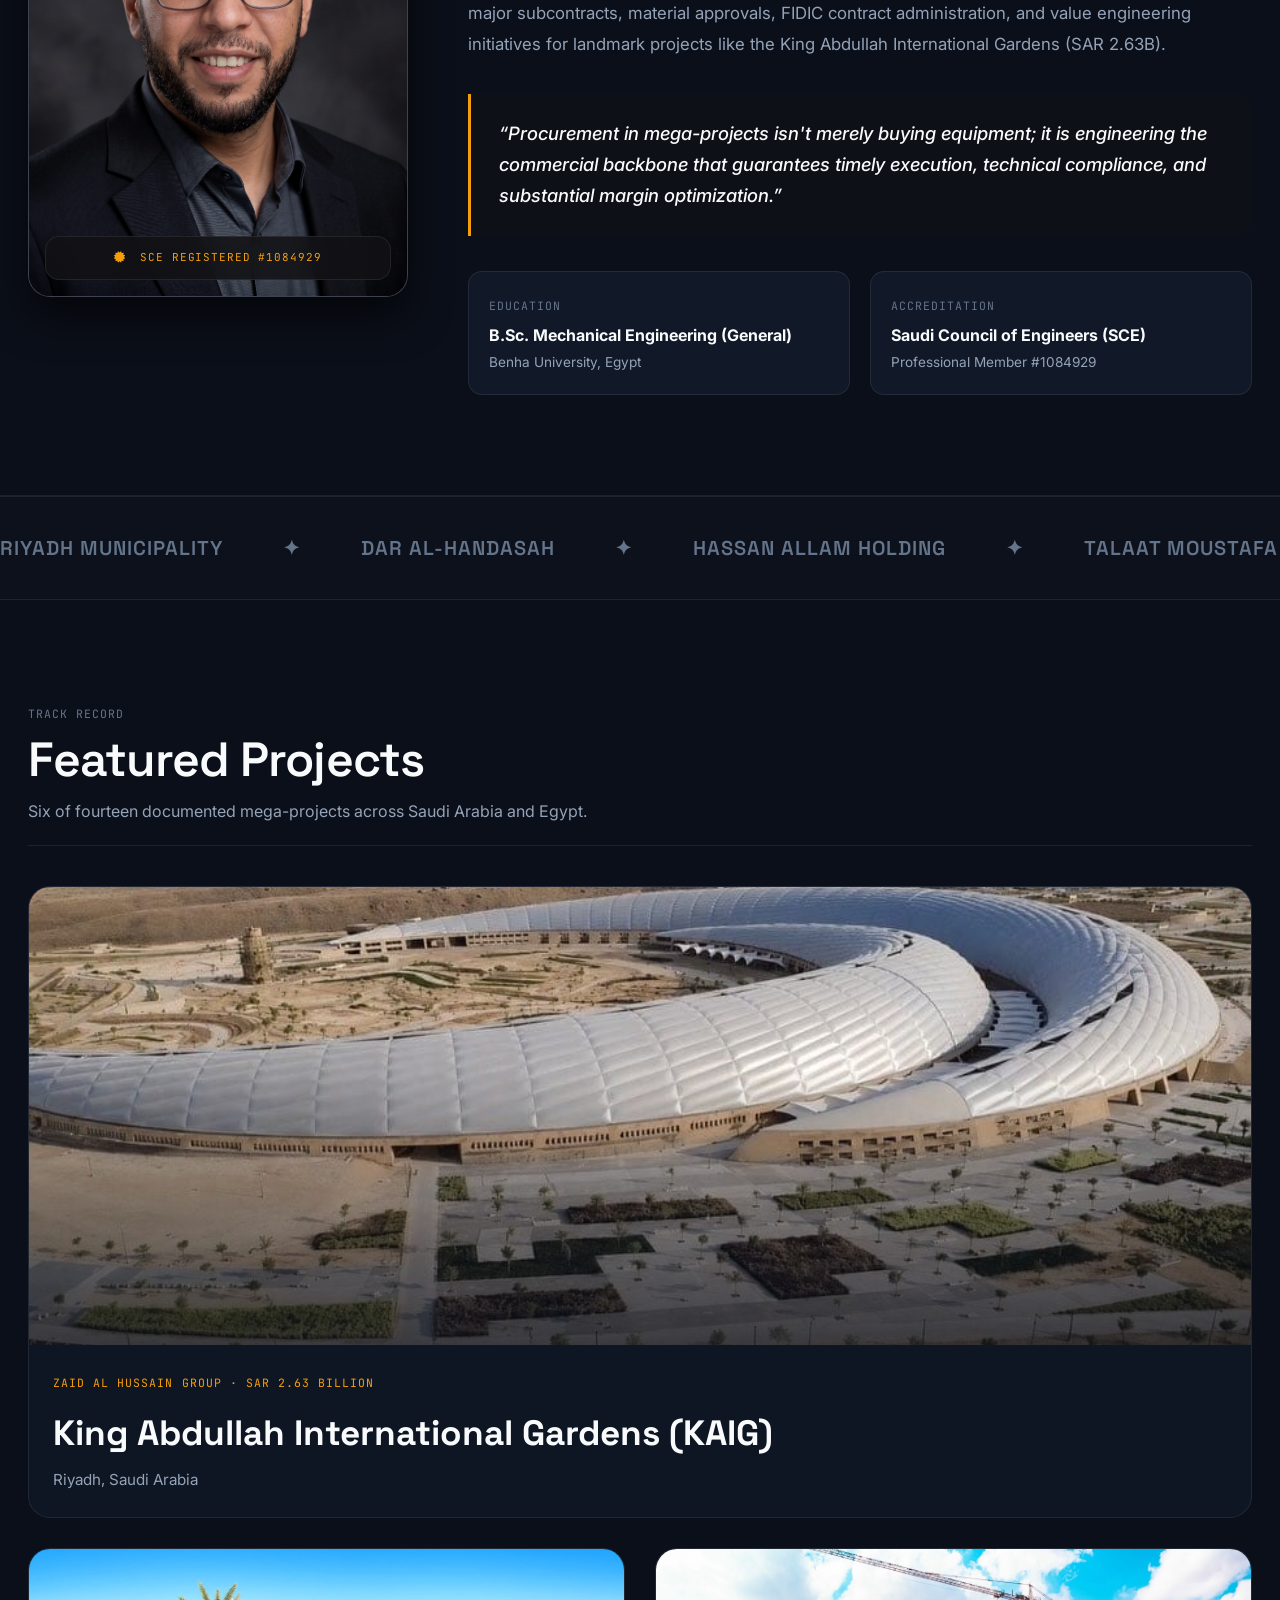
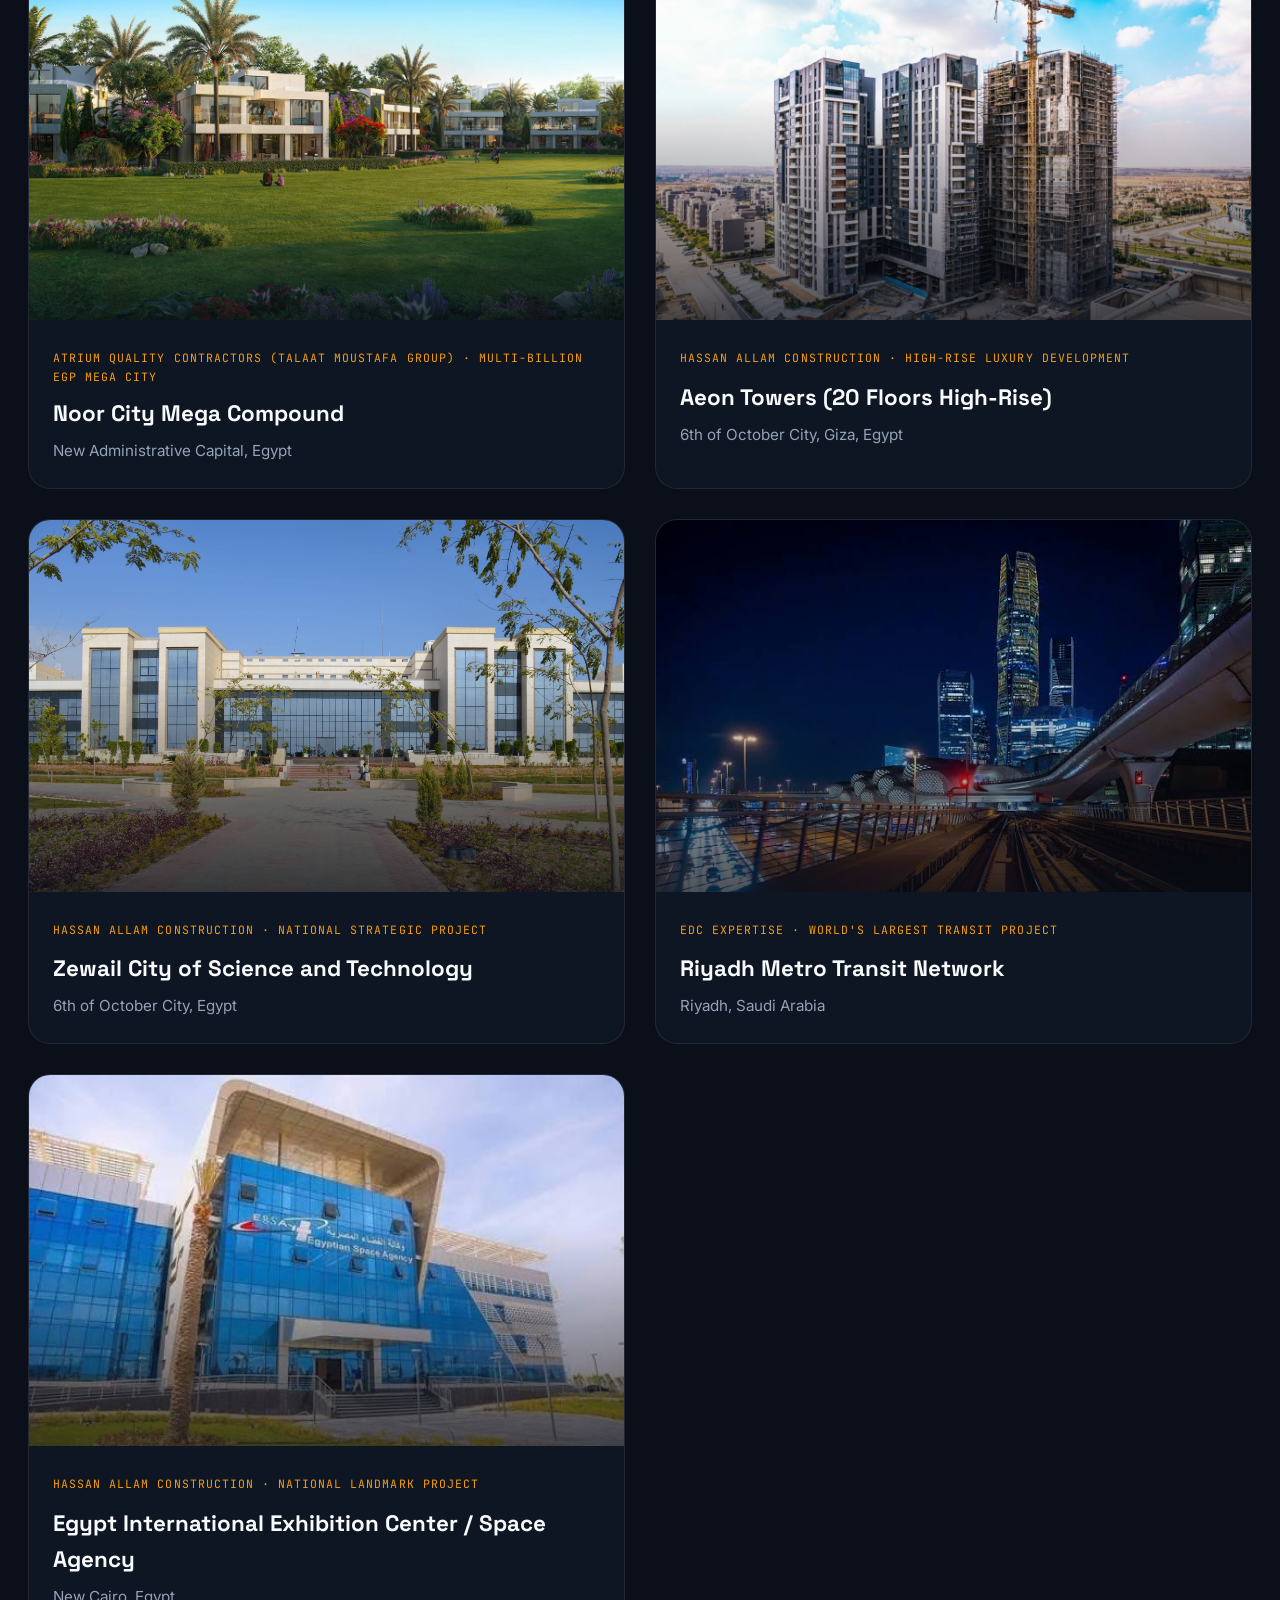
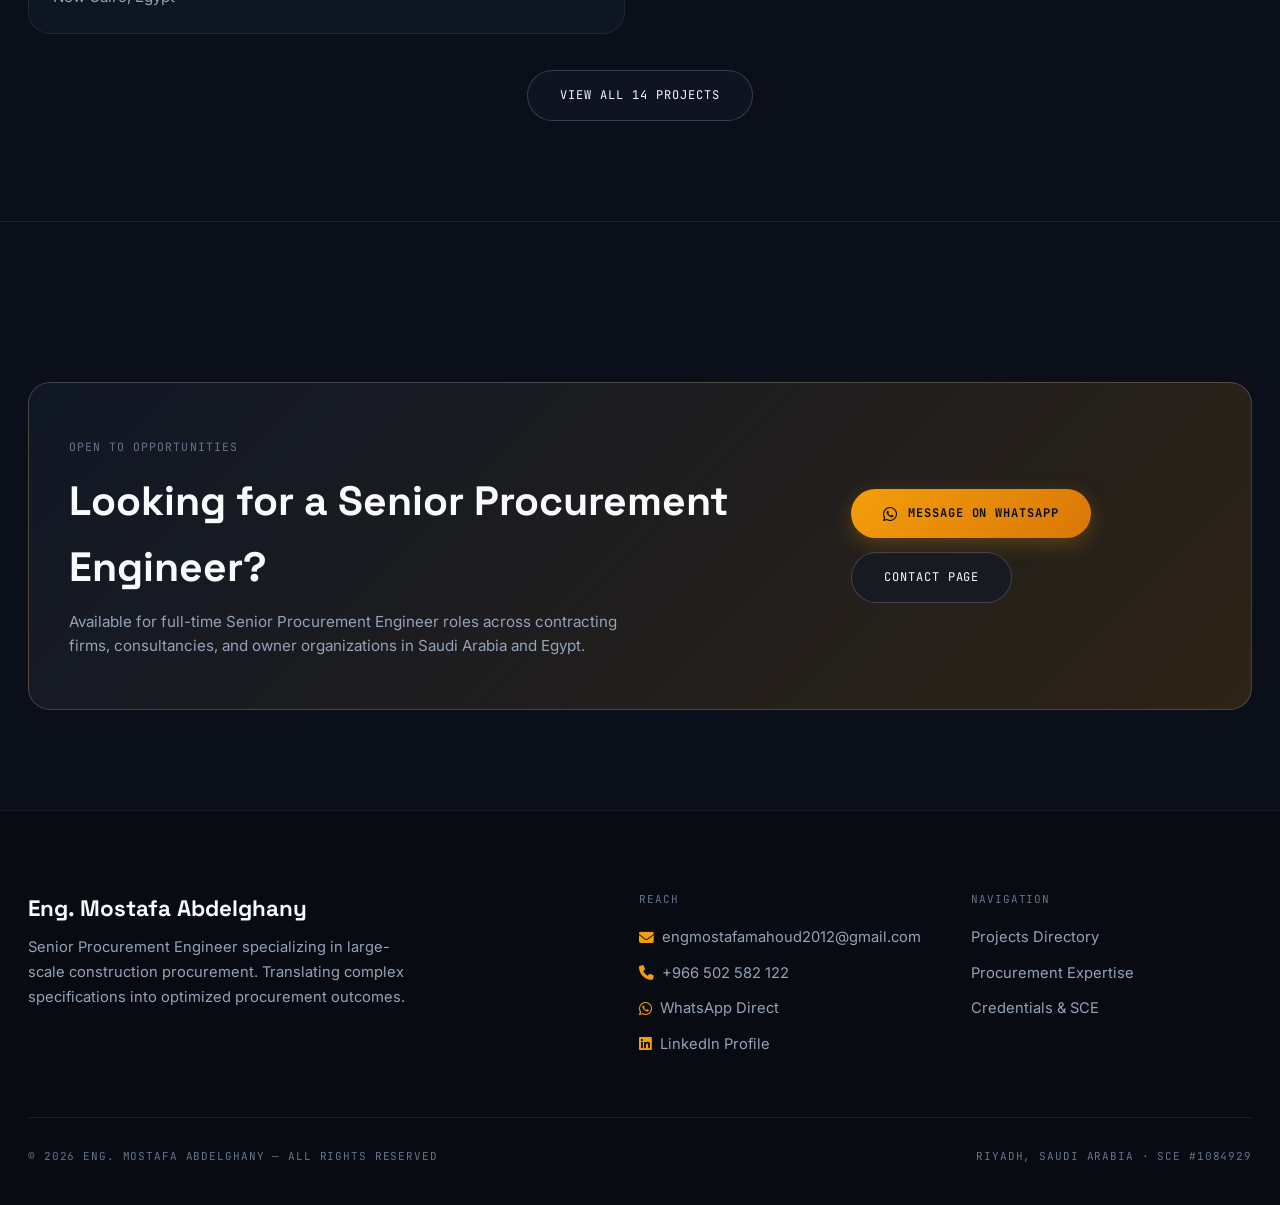
==== commit 7955f81d: "Reposition site strictly as Senior Procurement Engineer, no MEP/manager/freelance framing - Remove a" ====
--- a/index.html
+++ b/index.html
@@ -3,8 +3,8 @@
 <head>
   <meta charset="UTF-8" />
   <meta name="viewport" content="width=device-width, initial-scale=1.0" />
-  <title data-en="Eng. Mostafa Abdelghany | MEP Procurement Section Head" data-ar="م. مصطفى عبد الغني | رئيس قسم مشتريات الكهروميكانيك">Eng. Mostafa Abdelghany | MEP Procurement Section Head</title>
-  <meta name="description" content="Eng. Mostafa Abdelghany - MEP Procurement Section Head | Portfolio & Engineering Hub" />
+  <title data-en="Eng. Mostafa Abdelghany | Senior Procurement Engineer" data-ar="م. مصطفى عبد الغني | مهندس مشتريات أول">Eng. Mostafa Abdelghany | Senior Procurement Engineer</title>
+  <meta name="description" content="Eng. Mostafa Abdelghany - Senior Procurement Engineer | Portfolio & Engineering Hub" />
   <link rel="stylesheet" href="https://cdnjs.cloudflare.com/ajax/libs/font-awesome/6.5.1/css/all.min.css" />
   <link rel="stylesheet" href="styles/main.css" />
   <link rel="stylesheet" href="styles/pages.css" />
@@ -25,7 +25,7 @@
         <nav class="nav-pill-menu" id="nav-menu">
           <a class="nav-pill-link active" href="index.html" data-en="Home" data-ar="الرئيسية">Home</a>
 <a class="nav-pill-link" href="projects.html" data-en="Projects" data-ar="المشاريع">Projects</a>
-<a class="nav-pill-link" href="services.html" data-en="Services" data-ar="الخدمات">Services</a>
+<a class="nav-pill-link" href="services.html" data-en="Expertise" data-ar="الكفاءات">Expertise</a>
 <a class="nav-pill-link" href="experience.html" data-en="Experience" data-ar="الخبرات">Experience</a>
 <a class="nav-pill-link" href="certificates.html" data-en="Certificates" data-ar="الشهادات">Certificates</a>
 <a class="nav-pill-link" href="contact.html" data-en="Contact" data-ar="تواصل">Contact</a>
@@ -60,17 +60,17 @@
     <div class="hero-main-container">
       <div class="hero-typewriter-box">
         <span style="display:inline-block;width:6px;height:6px;border-radius:50%;background:var(--accent);"></span>
-        <span class="label gold-text" id="typewriter-text">MEP Procurement Section Head</span>
+        <span class="label gold-text" id="typewriter-text" data-en="Senior Procurement Engineer" data-ar="مهندس مشتريات أول">Senior Procurement Engineer</span>
         <span class="typewriter-cursor"></span>
       </div>
 
       <h1 class="hero-display-headline" data-en="Eng. Mostafa Abdelghany" data-ar="م. مصطفى عبد الغني">Eng. Mostafa Abdelghany</h1>
-      <p class="hero-lead-paragraph" data-en="MEP Procurement Section Head at Zaid Al Hussain Group. Managing mega-scale tenders, value engineering, and high-stakes procurement packages across KSA & Egypt." data-ar="رئيس قسم مشتريات الكهروميكانيك (MEP) بمجموعة زيد الحسين. إدارة المناقصات الكبرى، هندسة القيمة، وسلاسل الإمداد للمشاريع المليارية في المملكة ومصر.">MEP Procurement Section Head at Zaid Al Hussain Group. Managing mega-scale tenders, value engineering, and high-stakes procurement packages across KSA & Egypt.</p>
+      <p class="hero-lead-paragraph" data-en="Senior Procurement Engineer at Zaid Al Hussain Group. Managing mega-scale tenders, value engineering, and high-stakes procurement packages across KSA & Egypt." data-ar="مهندس مشتريات أول بمجموعة زيد الحسين. إدارة مناقصات كبرى، هندسة القيمة، وسلاسل الإمداد للمشاريع المليارية في المملكة ومصر.">Senior Procurement Engineer at Zaid Al Hussain Group. Managing mega-scale tenders, value engineering, and high-stakes procurement packages across KSA & Egypt.</p>
       
       <div class="hero-actions-row">
         <a class="btn-pill-primary" href="projects.html" data-en="View Selected Projects" data-ar="استعراض المشاريع">View Selected Projects</a>
-        <a class="btn-pill-outline" href="services.html" data-en="Freelance & Consulting" data-ar="الخدمات والاستشارات">Freelance & Consulting</a>
-        <a class="btn-pill-outline" href="Mostafa Abdelghany - Procurement CV.pdf" target="_blank" data-en="Executive CV" data-ar="تحميل السيرة الذاتية"><i class="fas fa-arrow-down" style="font-size:12px;"></i> Executive CV</a>
+        <a class="btn-pill-outline" href="services.html" data-en="Procurement Expertise" data-ar="الكفاءات والخبرات">Procurement Expertise</a>
+        <a class="btn-pill-outline" href="Mostafa Abdelghany - Procurement CV.pdf" target="_blank" data-en="Download CV" data-ar="تحميل السيرة الذاتية"><i class="fas fa-arrow-down" style="font-size:12px;"></i> Download CV</a>
       </div>
     </div>
 
@@ -78,7 +78,7 @@
     <div class="spotlight-glass-card">
       <div class="spotlight-row">
         <span class="label" data-en="Role" data-ar="المنصب">Role</span>
-        <span class="spotlight-val" data-en="MEP Procurement Head" data-ar="رئيس قسم المشتريات">MEP Procurement Head</span>
+        <span class="spotlight-val" data-en="Senior Procurement Engineer" data-ar="مهندس مشتريات أول">Senior Procurement Engineer</span>
       </div>
       <div class="spotlight-row">
         <span class="label" data-en="Location" data-ar="المقر">Location</span>
@@ -86,7 +86,7 @@
       </div>
       <div class="spotlight-row">
         <span class="label" data-en="Experience" data-ar="الخبرة">Experience</span>
-        <span class="spotlight-val" data-en="12+ Years (2016-2026)" data-ar="+12 ??? سنوات (2016-2026)">12+ Years (2016-2026)</span>
+        <span class="spotlight-val" data-en="12+ Years (2016-2026)" data-ar="+12 عاماً (2016-2026)">12+ Years (2016-2026)</span>
       </div>
       <div class="spotlight-row">
         <span class="label" data-en="Flagship" data-ar="المشروع الأكبر">Flagship</span>
@@ -113,7 +113,7 @@
         </div>
         <div class="stat-cell">
           <div class="stat-big-number animate-counter" data-target="2.63" data-decimal="true" data-suffix="B">0</div>
-          <div class="stat-mono-label" data-en="Billion SAR Flagship Tender Value" data-ar="????? ???? ???? ????? ????">Billion SAR Flagship Tender Value</div>
+          <div class="stat-mono-label" data-en="Billion SAR Flagship Tender Value" data-ar="مليار ريال قيمة العقد الرئيسي">Billion SAR Flagship Tender Value</div>
         </div>
       </div>
     </div>
@@ -122,12 +122,12 @@
   <!-- 7. ABOUT & PROFESSIONAL BACKGROUND (Moved from separate page) -->
   <section id="about" class="section-wrapper">
     <div class="container">
-      <div class="section-heading-block" style="text-align:center;">
-        <span class="label gold-text" data-en="Professional Background" data-ar="?????? ??????? ????????">Professional Background</span>
-        <h2 class="section-heading-title" data-en="About" data-ar="???? ???">About</h2>
-      </div>
-
-      <div class="about-architect-grid" style="margin-top: 40px;">
+      <div class="section-heading-block" style="border-bottom:1px solid var(--line);padding-bottom:20px;margin-bottom:36px;">
+        <span class="label gold-text" data-en="Professional Background" data-ar="الخلفية المهنية">Professional Background</span>
+        <h2 class="section-heading-title" style="margin:6px 0 0;" data-en="About" data-ar="نبذة عني">About</h2>
+      </div>
+
+      <div class="about-architect-grid" style="margin-top: 0;">
         <!-- Portrait Box -->
         <div>
           <div class="portrait-frame-box">
@@ -140,24 +140,24 @@
 
         <!-- Bio & Philosophy -->
         <div>
-          <h2 class="font-display" style="font-size:2.2rem;font-weight:700;color:var(--ink);margin-bottom:18px;" data-en="Turning Procurement into a Strategic Profit Center" data-ar="????? ????????? ??? ???? ????? ????????? ????????">Turning Procurement into a Strategic Profit Center</h2>
-          <p class="about-bio-text" data-en="With 12+ years navigating multi-billion SAR/EGP infrastructure and building projects across Saudi Arabia and Egypt, I lead MEP procurement with an engineer's technical rigor and a financial strategist's cost acumen." data-ar="????? ???? ?? 12 ??? ?? ????? ??????? ???????? ?????? ??????? ???????? ????????? ?? ???????? ????? ???? ????????? ??????????????? ?????? ????? ????? ????? ??? ????????? ???? ???? ???? ?????.">With 12+ years navigating multi-billion SAR/EGP infrastructure and building projects across Saudi Arabia and Egypt, I lead MEP procurement with an engineer's technical rigor and a financial strategist's cost acumen.</p>
-          <p class="about-bio-text" data-en="Currently serving as MEP Procurement Section Head at Zaid Al Hussain Group in Riyadh, I spearhead major subcontracts, material approvals, FIDIC contract administration, and value engineering initiatives for landmark projects like the King Abdullah International Gardens (SAR 2.63B)." data-ar="???? ?????? ???? ???? ??? ????????? ??????????????? ??????? ????? ?? ??????? ???? ???? ?????? ????????? ???????? ??????? ???? ???????? ?????? ?????? ??????? ?????? ??? ????? ????? ??????? ???????? (2.63 ????? ????).">Currently serving as MEP Procurement Section Head at Zaid Al Hussain Group in Riyadh, I spearhead major subcontracts, material approvals, FIDIC contract administration, and value engineering initiatives for landmark projects like the King Abdullah International Gardens (SAR 2.63B).</p>
+          <h2 class="font-display" style="font-size:2.2rem;font-weight:700;color:var(--ink);margin-bottom:18px;" data-en="Turning Procurement into a Strategic Profit Center" data-ar="تحويل المشتريات إلى مركز قوة وربحية استراتيجية">Turning Procurement into a Strategic Profit Center</h2>
+          <p class="about-bio-text" data-en="With 12+ years navigating multi-billion SAR/EGP infrastructure and building projects across Saudi Arabia and Egypt, I handle strategic procurement with an engineer's technical rigor and a financial strategist's cost acumen." data-ar="بخبرة تزيد عن 12 عاماً في إدارة مشاريع البنية التحتية والمباني المليارية بالسعودية ومصر، أتولى المشتريات الاستراتيجية بدقة هندسية بالغة ورؤية مالية تحقق أعلى وفر وجودة.">With 12+ years navigating multi-billion SAR/EGP infrastructure and building projects across Saudi Arabia and Egypt, I handle strategic procurement with an engineer's technical rigor and a financial strategist's cost acumen.</p>
+          <p class="about-bio-text" data-en="Currently serving as a Senior Procurement Engineer at Zaid Al Hussain Group in Riyadh, I handle major subcontracts, material approvals, FIDIC contract administration, and value engineering initiatives for landmark projects like the King Abdullah International Gardens (SAR 2.63B)." data-ar="أعمل حالياً كمهندس مشتريات أول بمجموعة زيد الحسين في الرياض، حيث أتولى عقود الباطن الرئيسية، اعتمادات المواد، إدارة عقود الفيديك، وهندسة القيمة لمشاريع علامة فارقة مثل حدائق الملك عبدالله الدولية (2.63 مليار ريال).">Currently serving as a Senior Procurement Engineer at Zaid Al Hussain Group in Riyadh, I handle major subcontracts, material approvals, FIDIC contract administration, and value engineering initiatives for landmark projects like the King Abdullah International Gardens (SAR 2.63B).</p>
 
           <div class="philosophy-callout-card">
-            <div class="philosophy-quote" data-en="&ldquo;Procurement in mega-projects isn't merely buying equipment; it is engineering the commercial backbone that guarantees timely execution, technical compliance, and substantial margin optimization.&rdquo;" data-ar="&ldquo;????????? ?? ???????? ?????? ???? ???? ???? ?????? ?? ?? ????? ?????? ?????? ??????? ???? ???? ??????? ?? ????? ??????? ???????? ??????? ?????? ???? ????? ?????.&rdquo;">&ldquo;Procurement in mega-projects isn't merely buying equipment; it is engineering the commercial backbone that guarantees timely execution, technical compliance, and substantial margin optimization.&rdquo;</div>
+            <div class="philosophy-quote" data-en="&ldquo;Procurement in mega-projects isn't merely buying equipment; it is engineering the commercial backbone that guarantees timely execution, technical compliance, and substantial margin optimization.&rdquo;" data-ar="&ldquo;المشتريات في المشاريع الكبرى ليست مجرد شراء معدات؛ بل هي هندسة العمود الفقري التجاري الذي يضمن الالتزام الزمني، المطابقة الفنية الصارمة، وتحقيق أعلى هوامش ربحية.&rdquo;">&ldquo;Procurement in mega-projects isn't merely buying equipment; it is engineering the commercial backbone that guarantees timely execution, technical compliance, and substantial margin optimization.&rdquo;</div>
           </div>
 
           <div style="display:grid;grid-template-columns:repeat(2,1fr);gap:20px;margin-top:30px;">
             <div style="background:var(--bg-elevated);border:1px solid var(--line);border-radius:var(--radius-md);padding:20px;">
-              <span class="label" data-en="Education" data-ar="?????? ??????">Education</span>
-              <h4 style="font-size:1rem;color:var(--ink);margin-top:6px;" data-en="B.Sc. Mechanical Power Engineering" data-ar="????????? ????? ????? ???????????">B.Sc. Mechanical Power Engineering</h4>
-              <span style="font-size:0.85rem;color:var(--ink-dim);" data-en="Benha University (2010 - 2015)" data-ar="????? ???? (2010 - 2015)">Benha University (2010 - 2015)</span>
+              <span class="label" data-en="Education" data-ar="المؤهل العلمي">Education</span>
+              <h4 style="font-size:1rem;color:var(--ink);margin-top:6px;" data-en="B.Sc. Mechanical Engineering (General)" data-ar="بكالوريوس هندسة ميكانيكية (عام)">B.Sc. Mechanical Engineering (General)</h4>
+              <span style="font-size:0.85rem;color:var(--ink-dim);" data-en="Benha University, Egypt" data-ar="جامعة بنها، مصر">Benha University, Egypt</span>
             </div>
             <div style="background:var(--bg-elevated);border:1px solid var(--line);border-radius:var(--radius-md);padding:20px;">
-              <span class="label" data-en="Accreditation" data-ar="???????? ??????">Accreditation</span>
-              <h4 style="font-size:1rem;color:var(--ink);margin-top:6px;" data-en="Saudi Council of Engineers (SCE)" data-ar="?????? ???????? ?????????">Saudi Council of Engineers (SCE)</h4>
-              <span style="font-size:0.85rem;color:var(--ink-dim);" data-en="Professional Member #1084929" data-ar="????? ????? #1084929">Professional Member #1084929</span>
+              <span class="label" data-en="Accreditation" data-ar="الاعتماد المهني">Accreditation</span>
+              <h4 style="font-size:1rem;color:var(--ink);margin-top:6px;" data-en="Saudi Council of Engineers (SCE)" data-ar="الهيئة السعودية للمهندسين">Saudi Council of Engineers (SCE)</h4>
+              <span style="font-size:0.85rem;color:var(--ink-dim);" data-en="Professional Member #1084929" data-ar="عضوية مهنية #1084929">Professional Member #1084929</span>
             </div>
           </div>
         </div>
@@ -204,38 +204,21 @@
     </div>
   </div>
 
-  <!-- 9. EXECUTIVE ENDORSEMENTS & TESTIMONIALS -->
-  <section class="section-wrapper">
-    <div class="container">
-      <div class="section-heading-block" style="text-align:center;">
-        <span class="label gold-text" data-en="Reputation & Impact" data-ar="شهادات ورسائل الثقة">Reputation & Impact</span>
-        <h2 class="section-heading-title" data-en="Leadership Endorsements" data-ar="ما يقوله شركاء المشاريع والمدراء">Leadership Endorsements</h2>
-      </div>
-
-      <div class="services-editorial-grid">
-        <div class="service-dark-card" style="justify-content:space-between;">
-          <div class="philosophy-quote" style="font-size:0.95rem;line-height:1.7;color:var(--ink);" data-en="&ldquo;Eng. Mostafa's commercial leveling and technical evaluation on KAIG packages reduced equipment lead times by 6 weeks while securing unmatched supplier warranties.&rdquo;" data-ar="&ldquo;تميز المهندس مصطفى في تدقيق عروض الأسعار الفنية لمشروع حدائق الملك عبدالله العالمية، مما اختصر فترات التوريد بـ 6 أسابيع وحقق وفورات كبرى.&rdquo;">&ldquo;Eng. Mostafa's commercial leveling and technical evaluation on KAIG packages reduced equipment lead times by 6 weeks while securing unmatched supplier warranties.&rdquo;</div>
-          <div style="margin-top:20px;border-top:1px solid var(--line);padding-top:14px;">
-            <h4 style="font-size:0.95rem;color:var(--accent);">Senior Project Director</h4>
-            <span class="label">Mega Contracting Group · Riyadh</span>
-          </div>
-        </div>
-
-        <div class="service-dark-card" style="justify-content:space-between;">
-          <div class="philosophy-quote" style="font-size:0.95rem;line-height:1.7;color:var(--ink);" data-en="&ldquo;A rare combination of rigorous mechanical engineering insight and sharp financial negotiation skills. His subcontract drafting prevented numerous costly scope gaps.&rdquo;" data-ar="&ldquo;يمتلك مزيجاً نادراً من الفهم الهندسي الميكانيكي العميق ومهارات التفاوض المالي الصارم. صياغته لعقود الباطن حمت المشروع من ثغرات وفروق أسعار مكلفة.&rdquo;">&ldquo;A rare combination of rigorous mechanical engineering insight and sharp financial negotiation skills. His subcontract drafting prevented numerous costly scope gaps.&rdquo;</div>
-          <div style="margin-top:20px;border-top:1px solid var(--line);padding-top:14px;">
-            <h4 style="font-size:0.95rem;color:var(--accent);">Commercial & Contracts Lead</h4>
-            <span class="label">Tier-1 Real Estate Developer</span>
-          </div>
-        </div>
-
-        <div class="service-dark-card" style="justify-content:space-between;">
-          <div class="philosophy-quote" style="font-size:0.95rem;line-height:1.7;color:var(--ink);" data-en="&ldquo;Delivered high-value freelance procurement packages for fast-track hospital and university buildings on time and strictly within target budget.&rdquo;" data-ar="&ldquo;أنجز حزم مشتريات وتسعير متكاملة لمشاريع صحية وجامعية سريعة باحترافية تامة وضمن الميزانية المستهدفة بدقة.&rdquo;">&ldquo;Delivered high-value freelance procurement packages for fast-track hospital and university buildings on time and strictly within target budget.&rdquo;</div>
-          <div style="margin-top:20px;border-top:1px solid var(--line);padding-top:14px;">
-            <h4 style="font-size:0.95rem;color:var(--accent);">Technical Office Manager</h4>
-            <span class="label">Specialized MEP Contracting</span>
-          </div>
-        </div>
+  <!-- 9. FEATURED PROJECTS SHOWCASE (real photos, moved up from the Projects tab so it's seen while scrolling) -->
+  <section class="section-wrapper" id="featured-projects">
+    <div class="container">
+      <div class="section-heading-block" style="border-bottom:1px solid var(--line);padding-bottom:20px;margin-bottom:36px;">
+        <span class="label gold-text" data-en="Track Record" data-ar="السجل المهني">Track Record</span>
+        <h2 class="section-heading-title" style="margin:6px 0 0;" data-en="Featured Projects" data-ar="مشاريع مختارة">Featured Projects</h2>
+        <p style="color:var(--ink-dim);max-width:600px;margin:12px 0 0;" data-en="Six of fourteen documented mega-projects across Saudi Arabia and Egypt." data-ar="ستة من أصل 14 مشروعاً كبرى موثقاً في السعودية ومصر.">Six of fourteen documented mega-projects across Saudi Arabia and Egypt.</p>
+      </div>
+
+      <div class="editorial-projects-grid" id="home-featured-projects-grid" style="margin-top:40px;">
+        <!-- Rendered by scripts/main.js from PROJECTS_DATA (featured: true) -->
+      </div>
+
+      <div style="text-align:center;margin-top:36px;">
+        <a class="btn-pill-outline" href="projects.html" data-en="View All 14 Projects" data-ar="عرض كل المشاريع الـ 14">View All 14 Projects</a>
       </div>
     </div>
   </section>
@@ -245,14 +228,14 @@
     <div class="container">
       <div class="freelance-direct-banner" style="background:linear-gradient(135deg, rgba(17, 24, 39, 0.95) 0%, rgba(245, 158, 11, 0.15) 100%);">
         <div>
-          <span class="label gold-text" data-en="Start Collaboration" data-ar="ابدأ العمل الهندسي">Start Collaboration</span>
-          <h2 class="font-display" style="font-size:clamp(1.8rem,3.2vw,2.8rem);font-weight:700;color:var(--ink);margin:10px 0;" data-en="Ready to Optimize Your Next MEP Package?" data-ar="جاهز لتحقيق أعلى وفر وأفضل جودة لمشروعك القادم؟">Ready to Optimize Your Next MEP Package?</h2>
-          <p style="color:var(--ink-dim);font-size:0.95rem;max-width:550px;" data-en="Available for executive leadership roles, value engineering audits, and freelance tender procurement advisory." data-ar="متاح للمناصب القيادية التنفيذية، استشارات هندسة القيمة، وإدارة حزم مشتريات المشاريع الكبرى.">Available for executive leadership roles, value engineering audits, and freelance tender procurement advisory.</p>
+          <span class="label gold-text" data-en="Open to Opportunities" data-ar="متاح لفرص عمل جديدة">Open to Opportunities</span>
+          <h2 class="font-display" style="font-size:clamp(1.8rem,3.2vw,2.8rem);font-weight:700;color:var(--ink);margin:10px 0;" data-en="Looking for a Senior Procurement Engineer?" data-ar="تبحث عن مهندس مشتريات أول؟">Looking for a Senior Procurement Engineer?</h2>
+          <p style="color:var(--ink-dim);font-size:0.95rem;max-width:550px;" data-en="Available for full-time Senior Procurement Engineer roles across contracting firms, consultancies, and owner organizations in Saudi Arabia and Egypt." data-ar="متاح لوظائف مهندس مشتريات أول بدوام كامل لدى شركات المقاولات والاستشارات والجهات المالكة في المملكة ومصر.">Available for full-time Senior Procurement Engineer roles across contracting firms, consultancies, and owner organizations in Saudi Arabia and Egypt.</p>
         </div>
         <div style="display:flex;gap:14px;flex-wrap:wrap;">
-          <a class="btn-pill-primary" href="https://wa.me/966502582122?text=Hello%20Eng.%20Mostafa,%20I%20would%20like%20to%20consult%20you%20regarding%20an%20MEP%20procurement%20package." target="_blank">
+          <a class="btn-pill-primary" href="https://wa.me/966502582122?text=Hello%20Eng.%20Mostafa,%20I%20would%20like%20to%20discuss%20a%20Senior%20Procurement%20Engineer%20opportunity." target="_blank">
             <i class="fab fa-whatsapp" style="font-size:16px;"></i>
-            <span data-en="Inquire on WhatsApp" data-ar="استشارة فورية عبر واتساب">Inquire on WhatsApp</span>
+            <span data-en="Message on WhatsApp" data-ar="تواصل فوري عبر واتساب">Message on WhatsApp</span>
           </a>
           <a class="btn-pill-outline" href="contact.html" data-en="Contact Page" data-ar="صفحة التواصل">Contact Page</a>
         </div>
@@ -266,7 +249,7 @@
         <div class="footer-grid-top">
           <div>
             <h3 class="font-display" style="font-size:1.4rem;font-weight:700;color:var(--ink);margin-bottom:8px;">Eng. Mostafa Abdelghany</h3>
-            <p style="color:var(--ink-dim);font-size:0.92rem;max-width:380px;line-height:1.7;" data-en="MEP Procurement Section Head & Engineering Consultant. Translating complex engineering specifications into optimized procurement packages." data-ar="رئيس قسم مشتريات الكهروميكانيك (MEP) واستشاري هندسي. تحويل المواصفات الهندسية المعقدة إلى حزم شراء ومناقصات محسوبة بأعلى كفاءة.">MEP Procurement Section Head & Engineering Consultant. Translating complex engineering specifications into optimized procurement packages.</p>
+            <p style="color:var(--ink-dim);font-size:0.92rem;max-width:380px;line-height:1.7;" data-en="Senior Procurement Engineer specializing in large-scale construction procurement. Translating complex specifications into optimized procurement outcomes." data-ar="مهندس مشتريات أول متخصص في مشتريات المشاريع الإنشائية الكبرى. تحويل المواصفات المعقدة إلى قرارات شراء محسوبة بأعلى كفاءة.">Senior Procurement Engineer specializing in large-scale construction procurement. Translating complex specifications into optimized procurement outcomes.</p>
           </div>
           <div>
             <div class="footer-col-title" data-en="Reach" data-ar="تواصل مباشر">Reach</div>
@@ -281,7 +264,7 @@
             <div class="footer-col-title" data-en="Navigation" data-ar="أقسام الموقع">Navigation</div>
             <div class="footer-link-list">
               <a class="footer-link-item" href="projects.html" data-en="Projects Directory" data-ar="دليل المشاريع">Projects Directory</a>
-              <a class="footer-link-item" href="services.html" data-en="Freelance & Consulting" data-ar="الخدمات والفريلانس">Freelance & Consulting</a>
+              <a class="footer-link-item" href="services.html" data-en="Procurement Expertise" data-ar="الكفاءات والخبرات">Procurement Expertise</a>
                             <a class="footer-link-item" href="certificates.html" data-en="Credentials & SCE" data-ar="الاعتمادات والشهادات">Credentials & SCE</a>
             </div>
           </div>
@@ -300,6 +283,7 @@
   <script src="scripts/projects-data.js"></script>
   <script src="scripts/animations.js"></script>
   <script src="scripts/main.js"></script>
-  
+  <script src="scripts/projects.js"></script>
+
 </body>
 </html>
--- a/styles/animations.css
+++ b/styles/animations.css
@@ -12,6 +12,19 @@
 .animate-on-scroll.is-visible {
   opacity: 1;
   transform: translateY(0);
+}
+
+/* Safety net: never leave content invisible if a user prefers
+   reduced motion, or if JS fails to load/run for any reason. */
+@media (prefers-reduced-motion: reduce) {
+  .animate-on-scroll,
+  .kpi-card,
+  .competency-tags .tag,
+  .timeline-item .timeline-card {
+    opacity: 1 !important;
+    transform: none !important;
+    transition: none !important;
+  }
 }
 
 /* ---- Stagger Delays ---- */
